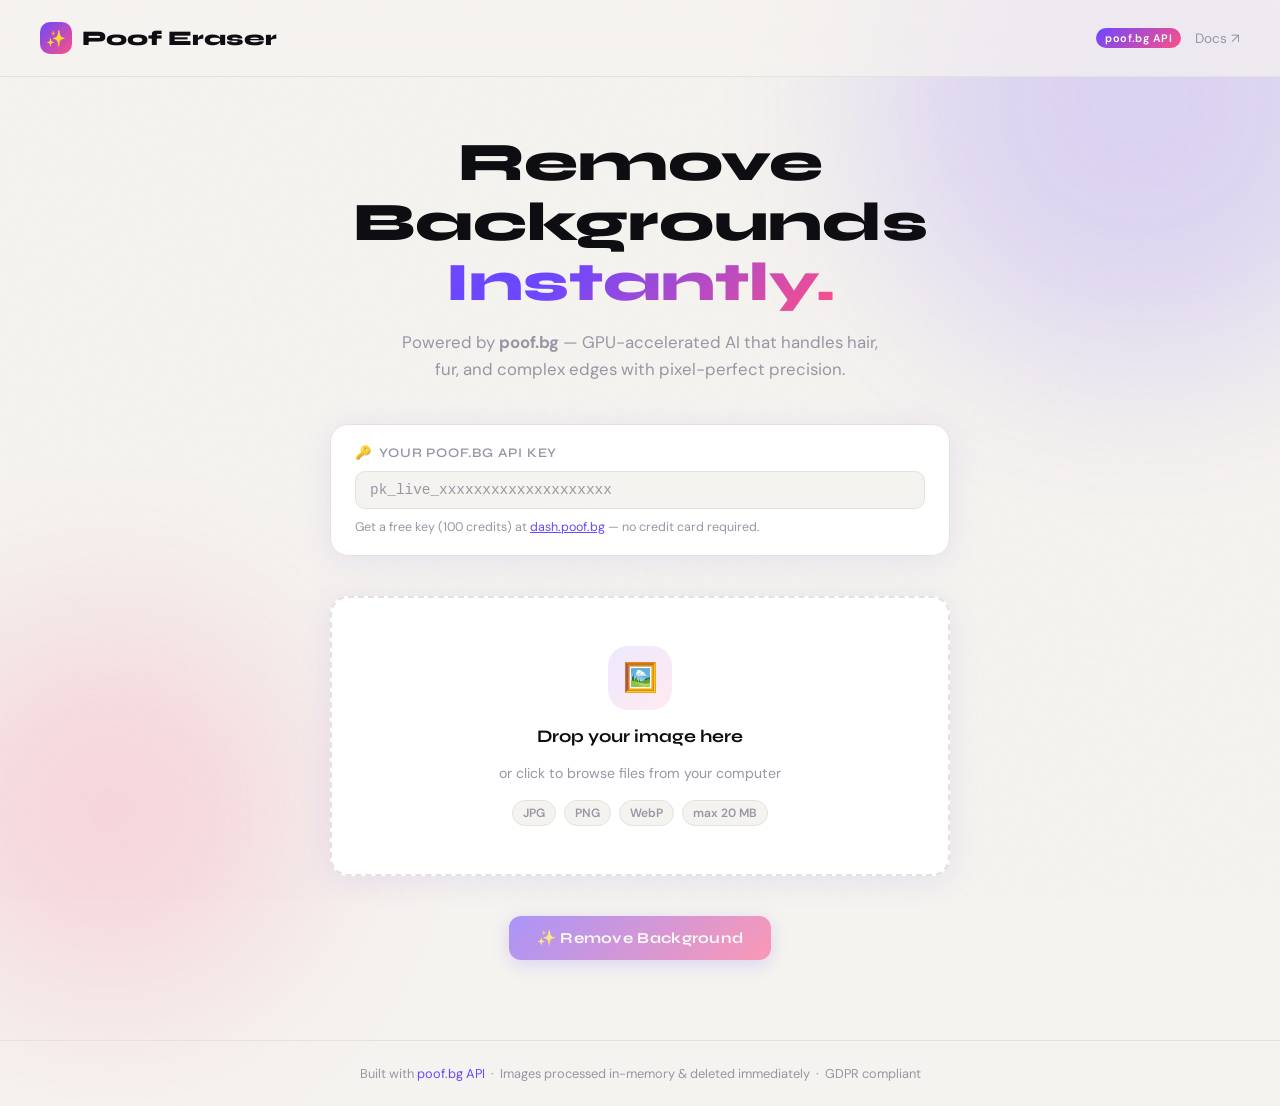
==== bg-remover-v2.html @ c211507f "Files Added" ====
<!DOCTYPE html>
<html lang="en">
<head>
<meta charset="UTF-8" />
<meta name="viewport" content="width=device-width, initial-scale=1.0" />
<title>Poof — Background Remover</title>
<link href="https://fonts.googleapis.com/css2?family=Syne:wght@400;600;700;800&family=DM+Sans:wght@300;400;500&display=swap" rel="stylesheet" />
<style>
  *, *::before, *::after { box-sizing: border-box; margin: 0; padding: 0; }

  :root {
    --ink: #0d0d12;
    --surface: #f5f3ef;
    --card: #ffffff;
    --accent: #6c47ff;
    --accent2: #ff4f87;
    --muted: #9896a4;
    --border: #e4e2de;
    --success: #22c55e;
    --error: #ef4444;
    --radius: 18px;
    --shadow: 0 4px 32px rgba(108,71,255,.10);
  }

  body {
    font-family: 'DM Sans', sans-serif;
    background: var(--surface);
    color: var(--ink);
    min-height: 100vh;
    display: flex;
    flex-direction: column;
    overflow-x: hidden;
  }

  /* ── NOISE OVERLAY ── */
  body::before {
    content: '';
    position: fixed;
    inset: 0;
    background-image: url("data:image/svg+xml,%3Csvg viewBox='0 0 200 200' xmlns='http://www.w3.org/2000/svg'%3E%3Cfilter id='n'%3E%3CfeTurbulence type='fractalNoise' baseFrequency='0.85' numOctaves='4' stitchTiles='stitch'/%3E%3C/filter%3E%3Crect width='100%25' height='100%25' filter='url(%23n)' opacity='1'/%3E%3C/svg%3E");
    opacity: 0.025;
    pointer-events: none;
    z-index: 0;
  }

  /* ── BLOBS ── */
  .blob {
    position: fixed;
    border-radius: 50%;
    filter: blur(90px);
    opacity: 0.18;
    pointer-events: none;
    z-index: 0;
  }
  .blob-1 { width: 520px; height: 520px; background: var(--accent); top: -160px; right: -120px; }
  .blob-2 { width: 380px; height: 380px; background: var(--accent2); bottom: -100px; left: -80px; }

  /* ── HEADER ── */
  header {
    position: relative;
    z-index: 10;
    display: flex;
    align-items: center;
    justify-content: space-between;
    padding: 22px 40px;
    border-bottom: 1px solid var(--border);
    background: rgba(245,243,239,.7);
    backdrop-filter: blur(12px);
  }
  .logo {
    display: flex;
    align-items: center;
    gap: 10px;
    font-family: 'Syne', sans-serif;
    font-weight: 800;
    font-size: 1.3rem;
    color: var(--ink);
    text-decoration: none;
  }
  .logo-icon {
    width: 32px; height: 32px;
    background: linear-gradient(135deg, var(--accent), var(--accent2));
    border-radius: 10px;
    display: flex; align-items: center; justify-content: center;
    color: white;
    font-size: 16px;
  }
  .badge {
    font-size: 0.68rem;
    font-weight: 600;
    padding: 3px 9px;
    border-radius: 20px;
    background: linear-gradient(135deg, var(--accent), var(--accent2));
    color: white;
    letter-spacing: .04em;
  }
  .header-link {
    font-size: 0.85rem;
    color: var(--muted);
    text-decoration: none;
    transition: color .2s;
  }
  .header-link:hover { color: var(--accent); }

  /* ── MAIN ── */
  main {
    position: relative;
    z-index: 1;
    flex: 1;
    display: flex;
    flex-direction: column;
    align-items: center;
    padding: 56px 20px 80px;
    gap: 40px;
  }

  /* ── HERO ── */
  .hero { text-align: center; max-width: 600px; }
  .hero h1 {
    font-family: 'Syne', sans-serif;
    font-size: clamp(2.2rem, 5vw, 3.4rem);
    font-weight: 800;
    line-height: 1.1;
    color: var(--ink);
    margin-bottom: 16px;
  }
  .hero h1 span {
    background: linear-gradient(135deg, var(--accent) 30%, var(--accent2));
    -webkit-background-clip: text;
    -webkit-text-fill-color: transparent;
    background-clip: text;
  }
  .hero p {
    font-size: 1.05rem;
    color: var(--muted);
    line-height: 1.65;
  }

  /* ── API KEY BAR ── */
  .api-bar {
    width: 100%;
    max-width: 620px;
    background: var(--card);
    border: 1px solid var(--border);
    border-radius: var(--radius);
    padding: 20px 24px;
    display: flex;
    flex-direction: column;
    gap: 10px;
    box-shadow: var(--shadow);
  }
  .api-bar label {
    font-family: 'Syne', sans-serif;
    font-weight: 600;
    font-size: 0.82rem;
    letter-spacing: .06em;
    text-transform: uppercase;
    color: var(--muted);
  }
  .api-bar .input-row {
    display: flex; gap: 10px;
  }
  .api-bar input {
    flex: 1;
    border: 1.5px solid var(--border);
    border-radius: 10px;
    padding: 10px 14px;
    font-family: 'DM Mono', 'Courier New', monospace;
    font-size: 0.9rem;
    color: var(--ink);
    background: var(--surface);
    outline: none;
    transition: border-color .2s;
  }
  .api-bar input:focus { border-color: var(--accent); }
  .api-bar input::placeholder { color: var(--muted); }

  /* ── UPLOAD CARD ── */
  .upload-card {
    width: 100%;
    max-width: 620px;
    background: var(--card);
    border: 2px dashed var(--border);
    border-radius: var(--radius);
    padding: 48px 32px;
    display: flex;
    flex-direction: column;
    align-items: center;
    gap: 16px;
    cursor: pointer;
    transition: border-color .25s, transform .2s, box-shadow .2s;
    box-shadow: var(--shadow);
    text-align: center;
  }
  .upload-card:hover, .upload-card.drag-over {
    border-color: var(--accent);
    transform: translateY(-3px);
    box-shadow: 0 8px 40px rgba(108,71,255,.16);
  }
  .upload-icon {
    width: 64px; height: 64px;
    background: linear-gradient(135deg, rgba(108,71,255,.12), rgba(255,79,135,.12));
    border-radius: 20px;
    display: flex; align-items: center; justify-content: center;
    font-size: 28px;
  }
  .upload-card h3 {
    font-family: 'Syne', sans-serif;
    font-weight: 700;
    font-size: 1.1rem;
    color: var(--ink);
  }
  .upload-card p {
    font-size: 0.88rem;
    color: var(--muted);
    line-height: 1.5;
  }
  .upload-card .formats {
    display: flex; gap: 8px; flex-wrap: wrap; justify-content: center;
  }
  .format-chip {
    font-size: 0.75rem;
    font-weight: 600;
    padding: 4px 10px;
    border-radius: 20px;
    background: var(--surface);
    color: var(--muted);
    border: 1px solid var(--border);
  }
  #file-input { display: none; }

  /* ── PROCESS BUTTON ── */
  .btn-primary {
    display: inline-flex;
    align-items: center;
    gap: 8px;
    background: linear-gradient(135deg, var(--accent), var(--accent2));
    color: white;
    font-family: 'Syne', sans-serif;
    font-weight: 700;
    font-size: 0.95rem;
    padding: 13px 28px;
    border: none;
    border-radius: 12px;
    cursor: pointer;
    transition: opacity .2s, transform .15s, box-shadow .2s;
    box-shadow: 0 4px 18px rgba(108,71,255,.35);
    letter-spacing: .02em;
  }
  .btn-primary:hover:not(:disabled) {
    opacity: 0.92;
    transform: translateY(-2px);
    box-shadow: 0 8px 28px rgba(108,71,255,.45);
  }
  .btn-primary:disabled {
    opacity: 0.55; cursor: not-allowed; transform: none;
  }
  .btn-secondary {
    display: inline-flex;
    align-items: center;
    gap: 8px;
    background: var(--surface);
    color: var(--ink);
    font-family: 'Syne', sans-serif;
    font-weight: 600;
    font-size: 0.88rem;
    padding: 11px 22px;
    border: 1.5px solid var(--border);
    border-radius: 12px;
    cursor: pointer;
    transition: border-color .2s, background .2s;
    text-decoration: none;
  }
  .btn-secondary:hover { border-color: var(--accent); background: white; }

  /* ── PREVIEW GRID ── */
  .preview-section {
    width: 100%;
    max-width: 860px;
    display: none;
    flex-direction: column;
    gap: 24px;
    animation: fadeUp .4s ease forwards;
  }
  .preview-section.visible { display: flex; }
  @keyframes fadeUp {
    from { opacity: 0; transform: translateY(20px); }
    to   { opacity: 1; transform: translateY(0); }
  }
  .preview-section h2 {
    font-family: 'Syne', sans-serif;
    font-weight: 700;
    font-size: 1.15rem;
    color: var(--ink);
    text-align: center;
  }
  .preview-grid {
    display: grid;
    grid-template-columns: 1fr 1fr;
    gap: 18px;
  }
  @media (max-width: 580px) { .preview-grid { grid-template-columns: 1fr; } }

  .preview-pane {
    background: var(--card);
    border: 1px solid var(--border);
    border-radius: var(--radius);
    overflow: hidden;
    box-shadow: var(--shadow);
  }
  .preview-pane .pane-header {
    display: flex;
    align-items: center;
    justify-content: space-between;
    padding: 14px 18px;
    border-bottom: 1px solid var(--border);
    font-family: 'Syne', sans-serif;
    font-weight: 600;
    font-size: 0.82rem;
    letter-spacing: .05em;
    text-transform: uppercase;
    color: var(--muted);
  }
  .dot { width: 8px; height: 8px; border-radius: 50%; background: var(--border); }
  .dot.green { background: var(--success); }
  .preview-img-wrap {
    width: 100%;
    aspect-ratio: 4/3;
    display: flex;
    align-items: center;
    justify-content: center;
    overflow: hidden;
    background: repeating-conic-gradient(#e8e8e8 0% 25%, #f5f5f5 0% 50%) 0 0 / 16px 16px;
  }
  .preview-img-wrap.solid { background: var(--surface); }
  .preview-img-wrap img {
    max-width: 100%; max-height: 100%;
    object-fit: contain;
    display: block;
  }

  /* ── STATUS ── */
  .status-bar {
    display: none;
    align-items: center;
    gap: 12px;
    padding: 14px 20px;
    border-radius: 12px;
    font-size: 0.9rem;
    font-weight: 500;
    max-width: 620px;
    width: 100%;
    animation: fadeUp .3s ease;
  }
  .status-bar.info    { background: rgba(108,71,255,.09); color: var(--accent); border: 1px solid rgba(108,71,255,.2); }
  .status-bar.success { background: rgba(34,197,94,.09); color: #16a34a; border: 1px solid rgba(34,197,94,.2); }
  .status-bar.error   { background: rgba(239,68,68,.09); color: var(--error); border: 1px solid rgba(239,68,68,.2); }
  .status-bar.show    { display: flex; }

  /* ── SPINNER ── */
  .spinner {
    width: 18px; height: 18px;
    border: 2.5px solid currentColor;
    border-top-color: transparent;
    border-radius: 50%;
    animation: spin .75s linear infinite;
    flex-shrink: 0;
  }
  @keyframes spin { to { transform: rotate(360deg); } }

  /* ── ACTIONS ── */
  .result-actions {
    display: flex;
    gap: 12px;
    justify-content: center;
    flex-wrap: wrap;
  }

  /* ── FOOTER ── */
  footer {
    position: relative;
    z-index: 1;
    text-align: center;
    padding: 24px 20px;
    border-top: 1px solid var(--border);
    font-size: 0.8rem;
    color: var(--muted);
  }
  footer a { color: var(--accent); text-decoration: none; }
</style>
</head>
<body>

<div class="blob blob-1"></div>
<div class="blob blob-2"></div>

<header>
  <a class="logo" href="#">
    <div class="logo-icon">✨</div>
    Poof Eraser
  </a>
  <div style="display:flex;align-items:center;gap:14px">
    <span class="badge">poof.bg API</span>
    <a class="header-link" href="https://docs.poof.bg" target="_blank">Docs ↗</a>
  </div>
</header>

<main>
  <!-- HERO -->
  <div class="hero">
    <h1>Remove Backgrounds<br><span>Instantly.</span></h1>
    <p>Powered by <strong>poof.bg</strong> — GPU-accelerated AI that handles hair,<br>fur, and complex edges with pixel-perfect precision.</p>
  </div>

  <!-- API KEY -->
  <div class="api-bar">
    <label>🔑 &nbsp;Your poof.bg API Key</label>
    <div class="input-row">
      <input type="password" id="api-key" placeholder="pk_live_xxxxxxxxxxxxxxxxxxxx" autocomplete="off" />
    </div>
    <p style="font-size:.78rem;color:var(--muted)">Get a free key (100 credits) at <a href="https://dash.poof.bg/auth/sign-up" target="_blank" style="color:var(--accent)">dash.poof.bg</a> — no credit card required.</p>
  </div>

  <!-- UPLOAD -->
  <div class="upload-card" id="drop-zone">
    <div class="upload-icon">🖼️</div>
    <h3>Drop your image here</h3>
    <p>or click to browse files from your computer</p>
    <div class="formats">
      <span class="format-chip">JPG</span>
      <span class="format-chip">PNG</span>
      <span class="format-chip">WebP</span>
      <span class="format-chip">max 20 MB</span>
    </div>
    <input type="file" id="file-input" accept="image/jpeg,image/png,image/webp" />
  </div>

  <!-- STATUS -->
  <div class="status-bar" id="status-bar">
    <div class="spinner" id="status-spinner" style="display:none"></div>
    <span id="status-text"></span>
  </div>

  <!-- REMOVE BUTTON -->
  <button class="btn-primary" id="remove-btn" disabled>
    ✨ Remove Background
  </button>

  <!-- PREVIEW SECTION -->
  <div class="preview-section" id="preview-section">
    <h2>Before &amp; After</h2>
    <div class="preview-grid">
      <div class="preview-pane">
        <div class="pane-header">
          <span>Original</span>
          <div class="dot green"></div>
        </div>
        <div class="preview-img-wrap solid">
          <img id="original-img" src="" alt="Original" />
        </div>
      </div>
      <div class="preview-pane">
        <div class="pane-header">
          <span>Background Removed</span>
          <div class="dot" id="result-dot"></div>
        </div>
        <div class="preview-img-wrap" id="result-wrap">
          <img id="result-img" src="" alt="Result" style="display:none" />
          <span id="result-placeholder" style="color:var(--muted);font-size:.88rem">Result will appear here</span>
        </div>
      </div>
    </div>

    <div class="result-actions" id="result-actions" style="display:none">
      <a id="download-btn" class="btn-primary" download="background-removed.png">
        ⬇️ Download PNG
      </a>
      <button class="btn-secondary" id="reset-btn">↩ Try Another Image</button>
    </div>
  </div>
</main>

<footer>
  Built with <a href="https://poof.bg" target="_blank">poof.bg API</a> &nbsp;·&nbsp;
  Images processed in-memory &amp; deleted immediately &nbsp;·&nbsp;
  GDPR compliant
</footer>

<script>
  const dropZone   = document.getElementById('drop-zone');
  const fileInput  = document.getElementById('file-input');
  const removeBtn  = document.getElementById('remove-btn');
  const statusBar  = document.getElementById('status-bar');
  const statusText = document.getElementById('status-text');
  const spinner    = document.getElementById('status-spinner');
  const previewSec = document.getElementById('preview-section');
  const origImg    = document.getElementById('original-img');
  const resultImg  = document.getElementById('result-img');
  const resultDot  = document.getElementById('result-dot');
  const resultWrap = document.getElementById('result-wrap');
  const placeholder= document.getElementById('result-placeholder');
  const resultActs = document.getElementById('result-actions');
  const downloadBtn= document.getElementById('download-btn');
  const resetBtn   = document.getElementById('reset-btn');
  const apiKeyInp  = document.getElementById('api-key');

  let selectedFile = null;

  /* ── drop zone ── */
  dropZone.addEventListener('click', () => fileInput.click());
  dropZone.addEventListener('dragover', e => { e.preventDefault(); dropZone.classList.add('drag-over'); });
  dropZone.addEventListener('dragleave', () => dropZone.classList.remove('drag-over'));
  dropZone.addEventListener('drop', e => {
    e.preventDefault();
    dropZone.classList.remove('drag-over');
    const file = e.dataTransfer.files[0];
    if (file) handleFile(file);
  });
  fileInput.addEventListener('change', () => {
    if (fileInput.files[0]) handleFile(fileInput.files[0]);
  });

  function handleFile(file) {
    if (!file.type.startsWith('image/')) return showStatus('Please select a JPG, PNG, or WebP image.', 'error');
    if (file.size > 20 * 1024 * 1024) return showStatus('File size exceeds 20 MB limit.', 'error');
    selectedFile = file;
    const url = URL.createObjectURL(file);
    origImg.src = url;
    previewSec.classList.add('visible');
    resultImg.style.display = 'none';
    placeholder.style.display = '';
    resultDot.classList.remove('green');
    resultActs.style.display = 'none';
    removeBtn.disabled = false;
    showStatus(`"${file.name}" loaded — click Remove Background to process.`, 'info');
  }

  /* ── remove ── */
  removeBtn.addEventListener('click', async () => {
    const apiKey = apiKeyInp.value.trim();
    if (!apiKey) return showStatus('Please enter your poof.bg API key first.', 'error');
    if (!selectedFile) return showStatus('Please select an image first.', 'error');

    removeBtn.disabled = true;
    showStatus('Processing your image…', 'info', true);

    try {
      const formData = new FormData();
      formData.append('image_file', selectedFile);
      formData.append('format', 'png');
      formData.append('size', 'full');
      formData.append('channels', 'rgba');

      let response;
      try {
        response = await fetch('https://api.poof.bg/v1/remove', {
          method: 'POST',
          headers: { 'x-api-key': apiKey },
          body: formData
        });
      } catch (networkErr) {
        // Likely a CORS or network failure
        throw new Error('Network error: Could not reach api.poof.bg. This may be a CORS restriction — try running the app from a local server or backend proxy. Details: ' + networkErr.message);
      }

      if (!response.ok) {
        let errMsg = `API error ${response.status}`;
        try {
          const rawText = await response.text();
          try {
            const errData = JSON.parse(rawText);
            // Handle nested: { error: { message } } or flat: { message } or { error }
            if (errData.error && typeof errData.error === 'object') {
              errMsg = errData.error.message || errData.error.code || JSON.stringify(errData.error);
            } else if (typeof errData.error === 'string') {
              errMsg = errData.error;
            } else if (errData.message) {
              errMsg = errData.message;
            } else {
              errMsg = rawText.slice(0, 200);
            }
          } catch (_) {
            errMsg = rawText.slice(0, 200) || errMsg;
          }
        } catch (_) {}
        // Map common HTTP codes to helpful messages
        if (response.status === 401 || response.status === 403) errMsg = 'Invalid or unauthorized API key. Check your key at dash.poof.bg.';
        if (response.status === 402) errMsg = 'No credits remaining. Top up at dash.poof.bg.';
        if (response.status === 429) errMsg = 'Rate limit reached. Please wait a moment and try again.';
        throw new Error(errMsg);
      }

      const contentType = response.headers.get('content-type') || '';
      // If the API returned JSON instead of an image, something went wrong
      if (contentType.includes('application/json')) {
        const errData = await response.json();
        const msg = errData.message || errData.error || 'Unexpected JSON response from API.';
        throw new Error(typeof msg === 'object' ? JSON.stringify(msg) : msg);
      }

      const blob = await response.blob();
      const resultUrl = URL.createObjectURL(blob);
      resultImg.src = resultUrl;
      resultImg.style.display = '';
      placeholder.style.display = 'none';
      resultDot.classList.add('green');
      downloadBtn.href = resultUrl;
      resultActs.style.display = 'flex';
      showStatus('Background removed successfully! Download your image below.', 'success');
    } catch (err) {
      showStatus(err.message, 'error');
    } finally {
      removeBtn.disabled = false;
    }
  });

  /* ── reset ── */
  resetBtn.addEventListener('click', () => {
    selectedFile = null;
    fileInput.value = '';
    origImg.src = '';
    resultImg.src = '';
    resultImg.style.display = 'none';
    placeholder.style.display = '';
    resultDot.classList.remove('green');
    resultActs.style.display = 'none';
    previewSec.classList.remove('visible');
    removeBtn.disabled = true;
    statusBar.className = 'status-bar';
  });

  /* ── status ── */
  function showStatus(msg, type = 'info', loading = false) {
    statusText.textContent = msg;
    spinner.style.display = loading ? '' : 'none';
    statusBar.className = `status-bar show ${type}`;
  }
</script>
</body>
</html>
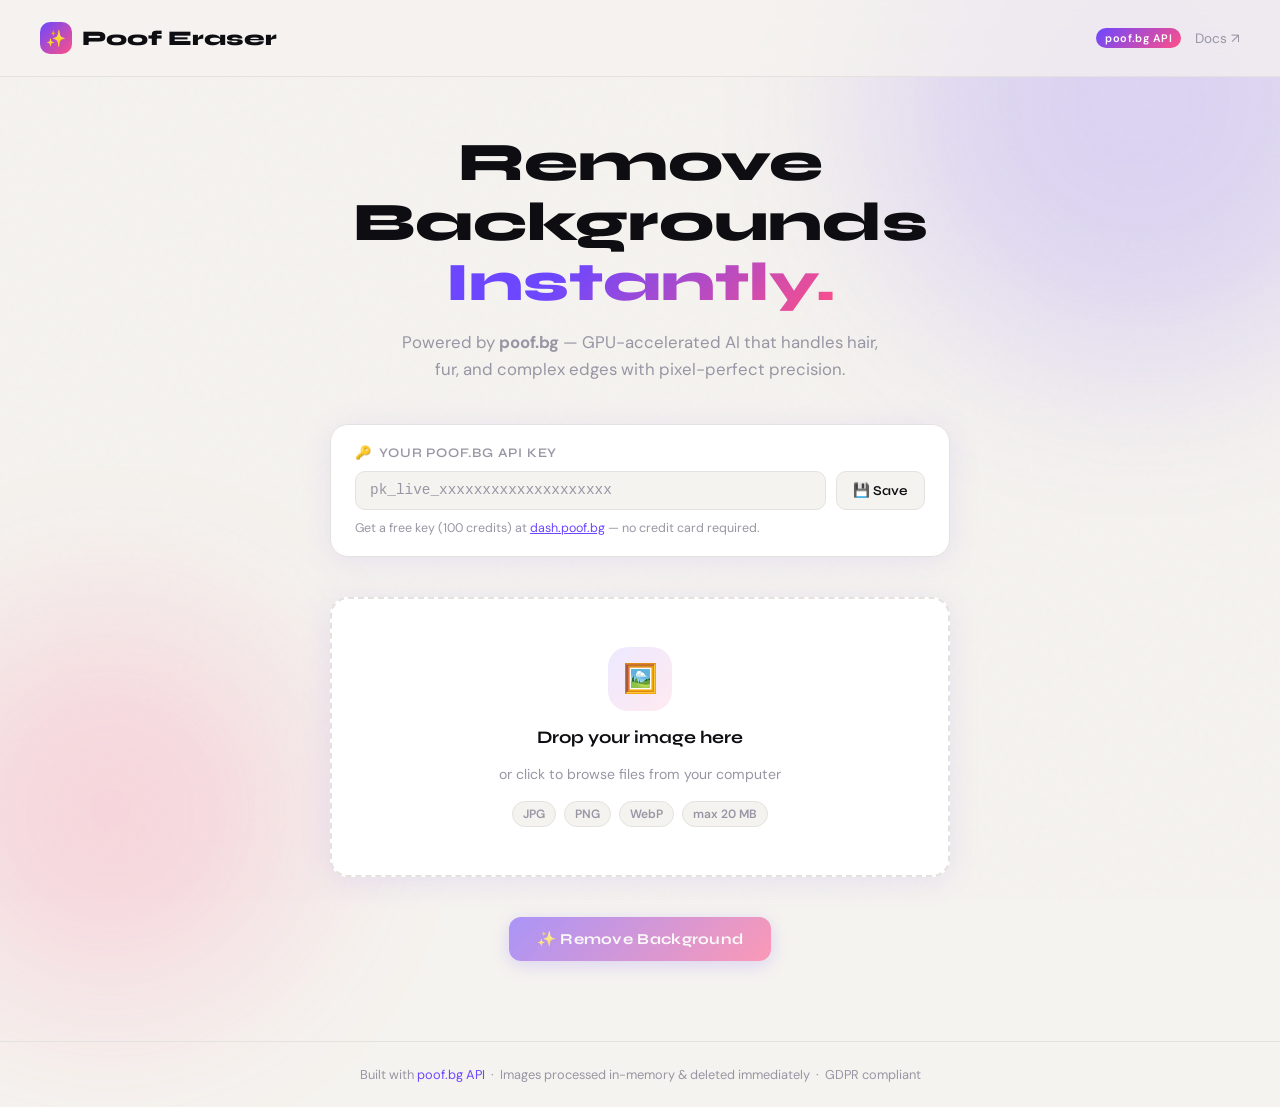
==== commit 14986226: "File changed" ====
--- a/bg-remover-v2.html
+++ b/bg-remover-v2.html
@@ -174,6 +174,24 @@
   }
   .api-bar input:focus { border-color: var(--accent); }
   .api-bar input::placeholder { color: var(--muted); }
+  .btn-save-key {
+    display: inline-flex;
+    align-items: center;
+    gap: 6px;
+    background: var(--surface);
+    color: var(--ink);
+    font-family: 'Syne', sans-serif;
+    font-weight: 600;
+    font-size: 0.85rem;
+    padding: 10px 16px;
+    border: 1.5px solid var(--border);
+    border-radius: 10px;
+    cursor: pointer;
+    white-space: nowrap;
+    transition: border-color .2s, background .2s, color .2s;
+  }
+  .btn-save-key:hover { border-color: var(--accent); color: var(--accent); background: rgba(108,71,255,.06); }
+  .btn-save-key.saved { border-color: var(--success); color: var(--success); background: rgba(34,197,94,.06); }
 
   /* ── UPLOAD CARD ── */
   .upload-card {
@@ -395,7 +413,7 @@
 <div class="blob blob-2"></div>
 
 <header>
-  <a class="logo" href="#">
+  <a class="logo" href="index.html">
     <div class="logo-icon">✨</div>
     Poof Eraser
   </a>
@@ -417,7 +435,9 @@
     <label>🔑 &nbsp;Your poof.bg API Key</label>
     <div class="input-row">
       <input type="password" id="api-key" placeholder="pk_live_xxxxxxxxxxxxxxxxxxxx" autocomplete="off" />
+      <button class="btn-save-key" id="save-key-btn" title="Save key to browser storage">💾 Save</button>
     </div>
+    <p id="key-save-msg" style="font-size:.78rem;display:none"></p>
     <p style="font-size:.78rem;color:var(--muted)">Get a free key (100 credits) at <a href="https://dash.poof.bg/auth/sign-up" target="_blank" style="color:var(--accent)">dash.poof.bg</a> — no credit card required.</p>
   </div>
 
@@ -503,6 +523,39 @@
   const downloadBtn= document.getElementById('download-btn');
   const resetBtn   = document.getElementById('reset-btn');
   const apiKeyInp  = document.getElementById('api-key');
+  const saveKeyBtn = document.getElementById('save-key-btn');
+  const keySaveMsg = document.getElementById('key-save-msg');
+
+  /* ── load saved key on startup ── */
+  const savedKey = localStorage.getItem('poof_api_key');
+  if (savedKey) {
+    apiKeyInp.value = savedKey;
+    showKeyMsg('✅ Saved key loaded', 'var(--success)');
+  }
+
+  /* ── save key button ── */
+  saveKeyBtn.addEventListener('click', () => {
+    const key = apiKeyInp.value.trim();
+    if (!key) {
+      localStorage.removeItem('poof_api_key');
+      saveKeyBtn.classList.remove('saved');
+      showKeyMsg('🗑️ Saved key cleared', 'var(--muted)');
+      return;
+    }
+    localStorage.setItem('poof_api_key', key);
+    saveKeyBtn.textContent = '✅ Saved';
+    saveKeyBtn.classList.add('saved');
+    showKeyMsg('✅ Key saved to this browser', 'var(--success)');
+    setTimeout(() => { saveKeyBtn.textContent = '💾 Save'; saveKeyBtn.classList.remove('saved'); }, 2000);
+  });
+
+  function showKeyMsg(text, color) {
+    keySaveMsg.textContent = text;
+    keySaveMsg.style.color = color;
+    keySaveMsg.style.display = '';
+    clearTimeout(keySaveMsg._t);
+    keySaveMsg._t = setTimeout(() => keySaveMsg.style.display = 'none', 3000);
+  }
 
   let selectedFile = null;
 
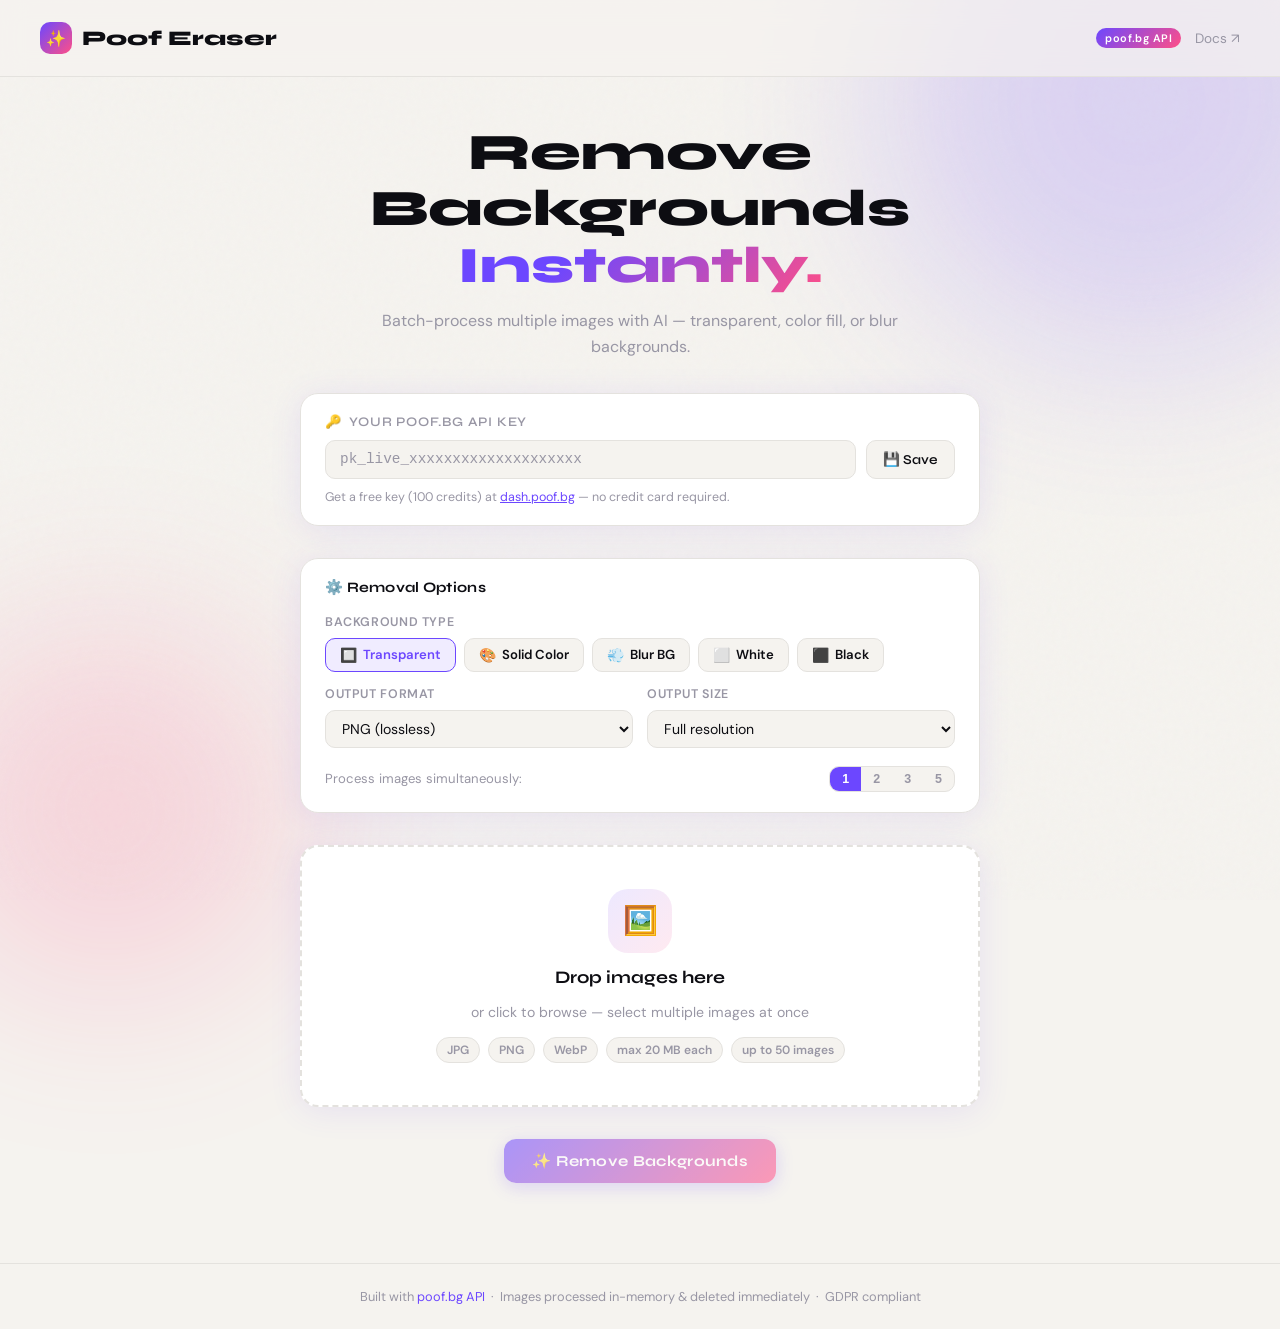
==== commit ff71c9f7: "Feat: Edited" ====
--- a/bg-remover-v2.html
+++ b/bg-remover-v2.html
@@ -32,7 +32,6 @@
     overflow-x: hidden;
   }
 
-  /* ── NOISE OVERLAY ── */
   body::before {
     content: '';
     position: fixed;
@@ -43,19 +42,10 @@
     z-index: 0;
   }
 
-  /* ── BLOBS ── */
-  .blob {
-    position: fixed;
-    border-radius: 50%;
-    filter: blur(90px);
-    opacity: 0.18;
-    pointer-events: none;
-    z-index: 0;
-  }
+  .blob { position: fixed; border-radius: 50%; filter: blur(90px); opacity: 0.18; pointer-events: none; z-index: 0; }
   .blob-1 { width: 520px; height: 520px; background: var(--accent); top: -160px; right: -120px; }
   .blob-2 { width: 380px; height: 380px; background: var(--accent2); bottom: -100px; left: -80px; }
 
-  /* ── HEADER ── */
   header {
     position: relative;
     z-index: 10;
@@ -68,343 +58,435 @@
     backdrop-filter: blur(12px);
   }
   .logo {
-    display: flex;
-    align-items: center;
-    gap: 10px;
-    font-family: 'Syne', sans-serif;
-    font-weight: 800;
-    font-size: 1.3rem;
-    color: var(--ink);
-    text-decoration: none;
+    display: flex; align-items: center; gap: 10px;
+    font-family: 'Syne', sans-serif; font-weight: 800; font-size: 1.3rem;
+    color: var(--ink); text-decoration: none;
   }
   .logo-icon {
     width: 32px; height: 32px;
     background: linear-gradient(135deg, var(--accent), var(--accent2));
-    border-radius: 10px;
-    display: flex; align-items: center; justify-content: center;
-    color: white;
-    font-size: 16px;
+    border-radius: 10px; display: flex; align-items: center; justify-content: center;
+    color: white; font-size: 16px;
   }
   .badge {
-    font-size: 0.68rem;
-    font-weight: 600;
-    padding: 3px 9px;
-    border-radius: 20px;
+    font-size: 0.68rem; font-weight: 600; padding: 3px 9px; border-radius: 20px;
     background: linear-gradient(135deg, var(--accent), var(--accent2));
-    color: white;
-    letter-spacing: .04em;
-  }
-  .header-link {
-    font-size: 0.85rem;
-    color: var(--muted);
-    text-decoration: none;
-    transition: color .2s;
-  }
+    color: white; letter-spacing: .04em;
+  }
+  .header-link { font-size: 0.85rem; color: var(--muted); text-decoration: none; transition: color .2s; }
   .header-link:hover { color: var(--accent); }
 
-  /* ── MAIN ── */
   main {
-    position: relative;
-    z-index: 1;
-    flex: 1;
-    display: flex;
-    flex-direction: column;
-    align-items: center;
-    padding: 56px 20px 80px;
-    gap: 40px;
-  }
-
-  /* ── HERO ── */
+    position: relative; z-index: 1; flex: 1;
+    display: flex; flex-direction: column; align-items: center;
+    padding: 48px 20px 80px; gap: 32px;
+  }
+
   .hero { text-align: center; max-width: 600px; }
   .hero h1 {
     font-family: 'Syne', sans-serif;
-    font-size: clamp(2.2rem, 5vw, 3.4rem);
-    font-weight: 800;
-    line-height: 1.1;
-    color: var(--ink);
-    margin-bottom: 16px;
+    font-size: clamp(2rem, 5vw, 3.2rem);
+    font-weight: 800; line-height: 1.1; color: var(--ink); margin-bottom: 14px;
   }
   .hero h1 span {
     background: linear-gradient(135deg, var(--accent) 30%, var(--accent2));
-    -webkit-background-clip: text;
-    -webkit-text-fill-color: transparent;
-    background-clip: text;
-  }
-  .hero p {
-    font-size: 1.05rem;
-    color: var(--muted);
-    line-height: 1.65;
-  }
-
-  /* ── API KEY BAR ── */
+    -webkit-background-clip: text; -webkit-text-fill-color: transparent; background-clip: text;
+  }
+  .hero p { font-size: 1rem; color: var(--muted); line-height: 1.65; }
+
+  /* ── API KEY ── */
   .api-bar {
-    width: 100%;
-    max-width: 620px;
-    background: var(--card);
-    border: 1px solid var(--border);
-    border-radius: var(--radius);
-    padding: 20px 24px;
-    display: flex;
-    flex-direction: column;
-    gap: 10px;
-    box-shadow: var(--shadow);
+    width: 100%; max-width: 680px;
+    background: var(--card); border: 1px solid var(--border);
+    border-radius: var(--radius); padding: 20px 24px;
+    display: flex; flex-direction: column; gap: 10px; box-shadow: var(--shadow);
   }
   .api-bar label {
-    font-family: 'Syne', sans-serif;
-    font-weight: 600;
-    font-size: 0.82rem;
-    letter-spacing: .06em;
-    text-transform: uppercase;
-    color: var(--muted);
-  }
-  .api-bar .input-row {
-    display: flex; gap: 10px;
-  }
+    font-family: 'Syne', sans-serif; font-weight: 600; font-size: 0.82rem;
+    letter-spacing: .06em; text-transform: uppercase; color: var(--muted);
+  }
+  .api-bar .input-row { display: flex; gap: 10px; }
   .api-bar input {
-    flex: 1;
-    border: 1.5px solid var(--border);
-    border-radius: 10px;
-    padding: 10px 14px;
-    font-family: 'DM Mono', 'Courier New', monospace;
-    font-size: 0.9rem;
-    color: var(--ink);
-    background: var(--surface);
-    outline: none;
-    transition: border-color .2s;
+    flex: 1; border: 1.5px solid var(--border); border-radius: 10px;
+    padding: 10px 14px; font-family: 'DM Mono','Courier New',monospace;
+    font-size: 0.9rem; color: var(--ink); background: var(--surface);
+    outline: none; transition: border-color .2s;
   }
   .api-bar input:focus { border-color: var(--accent); }
   .api-bar input::placeholder { color: var(--muted); }
   .btn-save-key {
-    display: inline-flex;
-    align-items: center;
-    gap: 6px;
-    background: var(--surface);
-    color: var(--ink);
-    font-family: 'Syne', sans-serif;
-    font-weight: 600;
-    font-size: 0.85rem;
-    padding: 10px 16px;
-    border: 1.5px solid var(--border);
-    border-radius: 10px;
-    cursor: pointer;
-    white-space: nowrap;
-    transition: border-color .2s, background .2s, color .2s;
+    display: inline-flex; align-items: center; gap: 6px;
+    background: var(--surface); color: var(--ink); font-family: 'Syne', sans-serif;
+    font-weight: 600; font-size: 0.85rem; padding: 10px 16px;
+    border: 1.5px solid var(--border); border-radius: 10px; cursor: pointer;
+    white-space: nowrap; transition: border-color .2s, background .2s, color .2s;
   }
   .btn-save-key:hover { border-color: var(--accent); color: var(--accent); background: rgba(108,71,255,.06); }
   .btn-save-key.saved { border-color: var(--success); color: var(--success); background: rgba(34,197,94,.06); }
 
-  /* ── UPLOAD CARD ── */
+  /* ── OPTIONS PANEL ── */
+  .options-panel {
+    width: 100%; max-width: 680px;
+    background: var(--card); border: 1px solid var(--border);
+    border-radius: var(--radius); padding: 20px 24px;
+    display: flex; flex-direction: column; gap: 18px; box-shadow: var(--shadow);
+  }
+  .options-panel h3 {
+    font-family: 'Syne', sans-serif; font-weight: 700; font-size: 0.9rem;
+    color: var(--ink); letter-spacing: .02em;
+  }
+  .options-grid {
+    display: grid; grid-template-columns: 1fr 1fr; gap: 14px;
+  }
+  @media (max-width: 520px) { .options-grid { grid-template-columns: 1fr; } }
+
+  .option-group { display: flex; flex-direction: column; gap: 8px; }
+  .option-group label {
+    font-size: 0.78rem; font-weight: 600; letter-spacing: .05em;
+    text-transform: uppercase; color: var(--muted);
+  }
+
+  /* BG Type Chips */
+  .bg-type-row { display: flex; gap: 8px; flex-wrap: wrap; }
+  .bg-chip {
+    display: flex; align-items: center; gap: 6px;
+    padding: 7px 14px; border-radius: 10px; border: 1.5px solid var(--border);
+    background: var(--surface); font-size: 0.82rem; font-weight: 600;
+    cursor: pointer; transition: all .2s; color: var(--ink); user-select: none;
+  }
+  .bg-chip:hover { border-color: var(--accent); background: rgba(108,71,255,.05); }
+  .bg-chip.active {
+    border-color: var(--accent); background: rgba(108,71,255,.1); color: var(--accent);
+  }
+  .chip-icon { font-size: 14px; }
+
+  /* Color picker row */
+  .color-row {
+    display: flex; align-items: center; gap: 10px; flex-wrap: wrap;
+  }
+  .color-swatch {
+    width: 28px; height: 28px; border-radius: 8px; cursor: pointer;
+    border: 2px solid transparent; transition: transform .15s, border-color .15s;
+    flex-shrink: 0;
+  }
+  .color-swatch:hover { transform: scale(1.15); }
+  .color-swatch.active { border-color: var(--accent); transform: scale(1.15); }
+  .color-swatch.custom {
+    background: conic-gradient(red, yellow, lime, cyan, blue, magenta, red);
+    position: relative;
+  }
+  input[type="color"]#custom-color {
+    position: absolute; opacity: 0; width: 28px; height: 28px;
+    border: none; padding: 0; cursor: pointer;
+  }
+  .custom-color-wrap { position: relative; width: 28px; height: 28px; }
+
+  /* Quality / Format row */
+  .select-styled {
+    border: 1.5px solid var(--border); border-radius: 10px;
+    padding: 8px 12px; font-family: 'DM Sans', sans-serif;
+    font-size: 0.88rem; color: var(--ink); background: var(--surface);
+    outline: none; cursor: pointer; transition: border-color .2s; width: 100%;
+  }
+  .select-styled:focus { border-color: var(--accent); }
+
+  /* Blur slider */
+  .slider-wrap { display: flex; align-items: center; gap: 10px; }
+  input[type="range"] {
+    flex: 1; accent-color: var(--accent); cursor: pointer;
+  }
+  .slider-val {
+    font-size: 0.82rem; font-weight: 600; color: var(--accent);
+    min-width: 32px; text-align: right;
+  }
+
+  /* ── UPLOAD ZONE ── */
   .upload-card {
-    width: 100%;
-    max-width: 620px;
-    background: var(--card);
-    border: 2px dashed var(--border);
-    border-radius: var(--radius);
-    padding: 48px 32px;
-    display: flex;
-    flex-direction: column;
-    align-items: center;
-    gap: 16px;
-    cursor: pointer;
+    width: 100%; max-width: 680px;
+    background: var(--card); border: 2px dashed var(--border);
+    border-radius: var(--radius); padding: 42px 32px;
+    display: flex; flex-direction: column; align-items: center;
+    gap: 14px; cursor: pointer;
     transition: border-color .25s, transform .2s, box-shadow .2s;
-    box-shadow: var(--shadow);
-    text-align: center;
+    box-shadow: var(--shadow); text-align: center;
   }
   .upload-card:hover, .upload-card.drag-over {
-    border-color: var(--accent);
-    transform: translateY(-3px);
+    border-color: var(--accent); transform: translateY(-3px);
     box-shadow: 0 8px 40px rgba(108,71,255,.16);
   }
   .upload-icon {
     width: 64px; height: 64px;
     background: linear-gradient(135deg, rgba(108,71,255,.12), rgba(255,79,135,.12));
-    border-radius: 20px;
+    border-radius: 20px; display: flex; align-items: center; justify-content: center; font-size: 28px;
+  }
+  .upload-card h3 { font-family: 'Syne', sans-serif; font-weight: 700; font-size: 1.1rem; color: var(--ink); }
+  .upload-card p { font-size: 0.88rem; color: var(--muted); line-height: 1.5; }
+  .formats { display: flex; gap: 8px; flex-wrap: wrap; justify-content: center; }
+  .format-chip {
+    font-size: 0.75rem; font-weight: 600; padding: 4px 10px; border-radius: 20px;
+    background: var(--surface); color: var(--muted); border: 1px solid var(--border);
+  }
+  #file-input { display: none; }
+
+  /* ── IMAGE QUEUE ── */
+  .queue-section {
+    width: 100%; max-width: 860px;
+    display: none; flex-direction: column; gap: 16px;
+    animation: fadeUp .4s ease forwards;
+  }
+  .queue-section.visible { display: flex; }
+  .queue-header {
+    display: flex; align-items: center; justify-content: space-between; flex-wrap: wrap; gap: 10px;
+  }
+  .queue-header h2 { font-family: 'Syne', sans-serif; font-weight: 700; font-size: 1.05rem; color: var(--ink); }
+  .queue-stats { font-size: 0.82rem; color: var(--muted); }
+
+  .image-queue {
+    display: grid;
+    grid-template-columns: repeat(auto-fill, minmax(200px, 1fr));
+    gap: 14px;
+  }
+
+  .queue-item {
+    background: var(--card); border: 1px solid var(--border); border-radius: 14px;
+    overflow: hidden; box-shadow: var(--shadow); transition: box-shadow .2s;
+    position: relative;
+  }
+  .queue-item:hover { box-shadow: 0 8px 32px rgba(108,71,255,.15); }
+  .queue-item .thumb-wrap {
+    width: 100%; height: 220px; overflow: hidden;
+    background: var(--surface); position: relative;
     display: flex; align-items: center; justify-content: center;
-    font-size: 28px;
-  }
-  .upload-card h3 {
-    font-family: 'Syne', sans-serif;
-    font-weight: 700;
-    font-size: 1.1rem;
-    color: var(--ink);
-  }
-  .upload-card p {
-    font-size: 0.88rem;
-    color: var(--muted);
-    line-height: 1.5;
-  }
-  .upload-card .formats {
-    display: flex; gap: 8px; flex-wrap: wrap; justify-content: center;
-  }
-  .format-chip {
-    font-size: 0.75rem;
-    font-weight: 600;
-    padding: 4px 10px;
-    border-radius: 20px;
-    background: var(--surface);
-    color: var(--muted);
-    border: 1px solid var(--border);
-  }
-  #file-input { display: none; }
+  }
+  .queue-item .thumb-wrap img {
+    width: 100%; height: 100%; object-fit: contain; display: block;
+  }
+  .queue-item .item-info {
+    padding: 10px 12px;
+    display: flex; flex-direction: column; gap: 4px;
+  }
+  .item-name {
+    font-size: 0.8rem; font-weight: 600; color: var(--ink);
+    white-space: nowrap; overflow: hidden; text-overflow: ellipsis;
+  }
+  .item-size { font-size: 0.72rem; color: var(--muted); }
+
+  /* Status badge */
+  .item-badge {
+    position: absolute; top: 8px; left: 8px;
+    font-size: 0.68rem; font-weight: 700; padding: 3px 8px; border-radius: 20px;
+    backdrop-filter: blur(6px); letter-spacing: .03em;
+  }
+  .item-badge.pending { background: rgba(152,150,164,.9); color: white; }
+  .item-badge.processing { background: rgba(108,71,255,.9); color: white; }
+  .item-badge.done { background: rgba(34,197,94,.9); color: white; }
+  .item-badge.error { background: rgba(239,68,68,.9); color: white; }
+
+  /* Remove from queue */
+  .item-remove {
+    position: absolute; top: 8px; right: 8px;
+    width: 24px; height: 24px; border-radius: 50%;
+    background: rgba(0,0,0,.45); color: white; border: none;
+    font-size: 14px; cursor: pointer; display: flex; align-items: center; justify-content: center;
+    opacity: 0; transition: opacity .2s;
+  }
+  .queue-item:hover .item-remove { opacity: 1; }
+
+  /* Result overlay */
+  .item-result-overlay {
+    position: absolute; inset: 0; display: none;
+    align-items: center; justify-content: center;
+    background: repeating-conic-gradient(#e8e8e8 0% 25%, #f5f5f5 0% 50%) 0 0 / 14px 14px;
+  }
+  .item-result-overlay.visible { display: flex; }
+  .item-result-overlay img { width: 100%; height: 100%; object-fit: contain; display: block; }
+  .result-toggle {
+    position: absolute; bottom: 8px; left: 50%; transform: translateX(-50%);
+    font-size: 0.68rem; font-weight: 700; padding: 3px 10px; border-radius: 20px;
+    background: rgba(0,0,0,.55); color: white; border: none; cursor: pointer;
+    white-space: nowrap;
+  }
+
+  /* Queue download bar */
+  .item-actions {
+    display: flex; gap: 6px; padding: 0 12px 12px;
+  }
+  .item-dl {
+    flex: 1; display: inline-flex; align-items: center; justify-content: center; gap: 5px;
+    background: linear-gradient(135deg, var(--accent), var(--accent2));
+    color: white; font-family: 'Syne', sans-serif; font-weight: 700;
+    font-size: 0.75rem; padding: 7px 10px; border-radius: 8px;
+    text-decoration: none; cursor: pointer; border: none;
+    transition: opacity .2s; display: none;
+  }
+  .item-dl.visible { display: inline-flex; }
 
   /* ── PROCESS BUTTON ── */
   .btn-primary {
-    display: inline-flex;
-    align-items: center;
-    gap: 8px;
+    display: inline-flex; align-items: center; gap: 8px;
     background: linear-gradient(135deg, var(--accent), var(--accent2));
-    color: white;
-    font-family: 'Syne', sans-serif;
-    font-weight: 700;
-    font-size: 0.95rem;
-    padding: 13px 28px;
-    border: none;
-    border-radius: 12px;
-    cursor: pointer;
+    color: white; font-family: 'Syne', sans-serif; font-weight: 700; font-size: 0.95rem;
+    padding: 13px 28px; border: none; border-radius: 12px; cursor: pointer;
     transition: opacity .2s, transform .15s, box-shadow .2s;
-    box-shadow: 0 4px 18px rgba(108,71,255,.35);
-    letter-spacing: .02em;
-  }
-  .btn-primary:hover:not(:disabled) {
-    opacity: 0.92;
-    transform: translateY(-2px);
-    box-shadow: 0 8px 28px rgba(108,71,255,.45);
-  }
-  .btn-primary:disabled {
-    opacity: 0.55; cursor: not-allowed; transform: none;
-  }
+    box-shadow: 0 4px 18px rgba(108,71,255,.35); letter-spacing: .02em;
+  }
+  .btn-primary:hover:not(:disabled) { opacity: 0.92; transform: translateY(-2px); box-shadow: 0 8px 28px rgba(108,71,255,.45); }
+  .btn-primary:disabled { opacity: 0.55; cursor: not-allowed; transform: none; }
   .btn-secondary {
-    display: inline-flex;
-    align-items: center;
-    gap: 8px;
-    background: var(--surface);
-    color: var(--ink);
-    font-family: 'Syne', sans-serif;
-    font-weight: 600;
-    font-size: 0.88rem;
-    padding: 11px 22px;
-    border: 1.5px solid var(--border);
-    border-radius: 12px;
-    cursor: pointer;
-    transition: border-color .2s, background .2s;
-    text-decoration: none;
+    display: inline-flex; align-items: center; gap: 8px;
+    background: var(--surface); color: var(--ink); font-family: 'Syne', sans-serif;
+    font-weight: 600; font-size: 0.88rem; padding: 11px 22px;
+    border: 1.5px solid var(--border); border-radius: 12px; cursor: pointer;
+    transition: border-color .2s, background .2s; text-decoration: none;
   }
   .btn-secondary:hover { border-color: var(--accent); background: white; }
 
-  /* ── PREVIEW GRID ── */
-  .preview-section {
-    width: 100%;
-    max-width: 860px;
-    display: none;
-    flex-direction: column;
-    gap: 24px;
-    animation: fadeUp .4s ease forwards;
-  }
-  .preview-section.visible { display: flex; }
-  @keyframes fadeUp {
-    from { opacity: 0; transform: translateY(20px); }
-    to   { opacity: 1; transform: translateY(0); }
-  }
-  .preview-section h2 {
-    font-family: 'Syne', sans-serif;
-    font-weight: 700;
-    font-size: 1.15rem;
-    color: var(--ink);
-    text-align: center;
-  }
-  .preview-grid {
-    display: grid;
-    grid-template-columns: 1fr 1fr;
-    gap: 18px;
-  }
-  @media (max-width: 580px) { .preview-grid { grid-template-columns: 1fr; } }
-
-  .preview-pane {
-    background: var(--card);
-    border: 1px solid var(--border);
-    border-radius: var(--radius);
-    overflow: hidden;
-    box-shadow: var(--shadow);
-  }
-  .preview-pane .pane-header {
-    display: flex;
-    align-items: center;
-    justify-content: space-between;
-    padding: 14px 18px;
-    border-bottom: 1px solid var(--border);
-    font-family: 'Syne', sans-serif;
-    font-weight: 600;
-    font-size: 0.82rem;
-    letter-spacing: .05em;
-    text-transform: uppercase;
-    color: var(--muted);
-  }
-  .dot { width: 8px; height: 8px; border-radius: 50%; background: var(--border); }
-  .dot.green { background: var(--success); }
-  .preview-img-wrap {
-    width: 100%;
-    aspect-ratio: 4/3;
-    display: flex;
-    align-items: center;
-    justify-content: center;
-    overflow: hidden;
-    background: repeating-conic-gradient(#e8e8e8 0% 25%, #f5f5f5 0% 50%) 0 0 / 16px 16px;
-  }
-  .preview-img-wrap.solid { background: var(--surface); }
-  .preview-img-wrap img {
-    max-width: 100%; max-height: 100%;
-    object-fit: contain;
-    display: block;
+  /* ── ACTION ROW ── */
+  .action-row {
+    display: flex; gap: 12px; flex-wrap: wrap; justify-content: center; align-items: center;
   }
 
   /* ── STATUS ── */
   .status-bar {
-    display: none;
-    align-items: center;
-    gap: 12px;
-    padding: 14px 20px;
-    border-radius: 12px;
-    font-size: 0.9rem;
-    font-weight: 500;
-    max-width: 620px;
-    width: 100%;
-    animation: fadeUp .3s ease;
+    display: none; align-items: center; gap: 12px; padding: 14px 20px;
+    border-radius: 12px; font-size: 0.9rem; font-weight: 500;
+    max-width: 680px; width: 100%; animation: fadeUp .3s ease;
   }
   .status-bar.info    { background: rgba(108,71,255,.09); color: var(--accent); border: 1px solid rgba(108,71,255,.2); }
   .status-bar.success { background: rgba(34,197,94,.09); color: #16a34a; border: 1px solid rgba(34,197,94,.2); }
   .status-bar.error   { background: rgba(239,68,68,.09); color: var(--error); border: 1px solid rgba(239,68,68,.2); }
   .status-bar.show    { display: flex; }
 
-  /* ── SPINNER ── */
   .spinner {
-    width: 18px; height: 18px;
-    border: 2.5px solid currentColor;
-    border-top-color: transparent;
-    border-radius: 50%;
-    animation: spin .75s linear infinite;
-    flex-shrink: 0;
+    width: 18px; height: 18px; border: 2.5px solid currentColor; border-top-color: transparent;
+    border-radius: 50%; animation: spin .75s linear infinite; flex-shrink: 0;
   }
   @keyframes spin { to { transform: rotate(360deg); } }
-
-  /* ── ACTIONS ── */
-  .result-actions {
-    display: flex;
-    gap: 12px;
-    justify-content: center;
-    flex-wrap: wrap;
-  }
-
-  /* ── FOOTER ── */
+  @keyframes fadeUp {
+    from { opacity: 0; transform: translateY(20px); }
+    to   { opacity: 1; transform: translateY(0); }
+  }
+
+  /* Progress bar */
+  .progress-wrap {
+    width: 100%; max-width: 680px; display: none;
+    flex-direction: column; gap: 6px;
+  }
+  .progress-wrap.visible { display: flex; }
+  .progress-bar-bg {
+    height: 6px; background: var(--border); border-radius: 20px; overflow: hidden;
+  }
+  .progress-bar-fill {
+    height: 100%; background: linear-gradient(90deg, var(--accent), var(--accent2));
+    border-radius: 20px; transition: width .3s ease;
+  }
+  .progress-label { font-size: 0.78rem; color: var(--muted); text-align: right; }
+
+  /* Download all */
+  .download-all-wrap {
+    display: none; justify-content: center; gap: 12px; flex-wrap: wrap;
+  }
+  .download-all-wrap.visible { display: flex; }
+
   footer {
+    position: relative; z-index: 1; text-align: center;
+    padding: 24px 20px; border-top: 1px solid var(--border);
+    font-size: 0.8rem; color: var(--muted);
+  }
+  footer a { color: var(--accent); text-decoration: none; }
+
+  /* concurrency toggle */
+  .concurrency-row {
+    display: flex; align-items: center; justify-content: space-between; gap: 10px;
+  }
+  .concurrency-row label { font-size: 0.82rem; color: var(--muted); }
+  .pill-toggle {
+    display: flex; background: var(--surface); border: 1.5px solid var(--border);
+    border-radius: 10px; overflow: hidden;
+  }
+  .pill-toggle button {
+    padding: 5px 12px; font-size: 0.78rem; font-weight: 600;
+    border: none; background: transparent; cursor: pointer; color: var(--muted);
+    transition: background .15s, color .15s;
+  }
+  .pill-toggle button.active { background: var(--accent); color: white; }
+
+  /* ── FULLSCREEN LIGHTBOX ── */
+  .lightbox {
+    display: none;
+    position: fixed; inset: 0; z-index: 1000;
+    background: rgba(10, 10, 16, 0.92);
+    backdrop-filter: blur(16px);
+    align-items: center; justify-content: center;
+    animation: lbFadeIn .2s ease;
+  }
+  .lightbox.open { display: flex; }
+  @keyframes lbFadeIn {
+    from { opacity: 0; }
+    to   { opacity: 1; }
+  }
+  .lightbox-inner {
     position: relative;
-    z-index: 1;
-    text-align: center;
-    padding: 24px 20px;
-    border-top: 1px solid var(--border);
-    font-size: 0.8rem;
-    color: var(--muted);
-  }
-  footer a { color: var(--accent); text-decoration: none; }
+    max-width: 92vw; max-height: 90vh;
+    display: flex; flex-direction: column; align-items: center; gap: 14px;
+  }
+  .lightbox-checker {
+    background:
+      repeating-conic-gradient(#444 0% 25%, #2a2a2a 0% 50%)
+      0 0 / 20px 20px;
+    border-radius: 14px;
+    overflow: hidden;
+    box-shadow: 0 24px 80px rgba(0,0,0,.7);
+    display: flex; align-items: center; justify-content: center;
+    max-width: 90vw; max-height: 80vh;
+  }
+  .lightbox-checker img {
+    max-width: 88vw; max-height: 78vh;
+    object-fit: contain; display: block;
+  }
+  .lightbox-close {
+    position: fixed; top: 20px; right: 24px;
+    width: 40px; height: 40px; border-radius: 50%;
+    background: rgba(255,255,255,.12); border: 1.5px solid rgba(255,255,255,.2);
+    color: white; font-size: 20px; cursor: pointer;
+    display: flex; align-items: center; justify-content: center;
+    transition: background .2s, transform .15s;
+    z-index: 1001;
+  }
+  .lightbox-close:hover { background: rgba(255,255,255,.22); transform: scale(1.1); }
+  .lightbox-actions {
+    display: flex; gap: 10px;
+  }
+  .lightbox-btn {
+    display: inline-flex; align-items: center; gap: 6px;
+    padding: 9px 18px; border-radius: 10px; border: none; cursor: pointer;
+    font-family: 'Syne', sans-serif; font-weight: 700; font-size: 0.82rem;
+    transition: opacity .2s, transform .15s;
+  }
+  .lightbox-btn:hover { opacity: 0.88; transform: translateY(-1px); }
+  .lightbox-btn.primary {
+    background: linear-gradient(135deg, var(--accent), var(--accent2)); color: white;
+  }
+  .lightbox-btn.secondary {
+    background: rgba(255,255,255,.12); color: white;
+    border: 1.5px solid rgba(255,255,255,.2);
+  }
+  .lightbox-filename {
+    font-size: 0.78rem; color: rgba(255,255,255,.45); text-align: center;
+  }
+
+  /* Fullscreen button on each card */
+  .item-fullscreen {
+    position: absolute; bottom: 8px; right: 8px;
+    width: 28px; height: 28px; border-radius: 7px;
+    background: rgba(0,0,0,.5); color: white; border: none;
+    font-size: 13px; cursor: pointer; display: none;
+    align-items: center; justify-content: center;
+    transition: background .2s, opacity .2s;
+    opacity: 0;
+  }
+  .queue-item:hover .item-fullscreen { opacity: 1; }
+  .item-fullscreen.visible { display: flex; }
 </style>
 </head>
 <body>
@@ -427,7 +509,7 @@
   <!-- HERO -->
   <div class="hero">
     <h1>Remove Backgrounds<br><span>Instantly.</span></h1>
-    <p>Powered by <strong>poof.bg</strong> — GPU-accelerated AI that handles hair,<br>fur, and complex edges with pixel-perfect precision.</p>
+    <p>Batch-process multiple images with AI — transparent, color fill, or blur backgrounds.</p>
   </div>
 
   <!-- API KEY -->
@@ -435,24 +517,115 @@
     <label>🔑 &nbsp;Your poof.bg API Key</label>
     <div class="input-row">
       <input type="password" id="api-key" placeholder="pk_live_xxxxxxxxxxxxxxxxxxxx" autocomplete="off" />
-      <button class="btn-save-key" id="save-key-btn" title="Save key to browser storage">💾 Save</button>
+      <button class="btn-save-key" id="save-key-btn">💾 Save</button>
     </div>
     <p id="key-save-msg" style="font-size:.78rem;display:none"></p>
     <p style="font-size:.78rem;color:var(--muted)">Get a free key (100 credits) at <a href="https://dash.poof.bg/auth/sign-up" target="_blank" style="color:var(--accent)">dash.poof.bg</a> — no credit card required.</p>
   </div>
 
+  <!-- OPTIONS PANEL -->
+  <div class="options-panel">
+    <h3>⚙️ Removal Options</h3>
+    <div class="options-grid">
+
+      <!-- Background Type -->
+      <div class="option-group" style="grid-column: 1/-1;">
+        <label>Background Type</label>
+        <div class="bg-type-row">
+          <div class="bg-chip active" data-bg="transparent">
+            <span class="chip-icon">🔲</span> Transparent
+          </div>
+          <div class="bg-chip" data-bg="color">
+            <span class="chip-icon">🎨</span> Solid Color
+          </div>
+          <div class="bg-chip" data-bg="blur">
+            <span class="chip-icon">💨</span> Blur BG
+          </div>
+          <div class="bg-chip" data-bg="white">
+            <span class="chip-icon">⬜</span> White
+          </div>
+          <div class="bg-chip" data-bg="black">
+            <span class="chip-icon">⬛</span> Black
+          </div>
+        </div>
+      </div>
+
+      <!-- Color Swatches (shown only when color mode) -->
+      <div class="option-group" id="color-group" style="grid-column: 1/-1; display:none;">
+        <label>Fill Color</label>
+        <div class="color-row" id="color-swatches">
+          <div class="color-swatch active" data-color="#ffffff" style="background:#ffffff;border:1.5px solid #ddd;" title="White"></div>
+          <div class="color-swatch" data-color="#000000" style="background:#000000;" title="Black"></div>
+          <div class="color-swatch" data-color="#ef4444" style="background:#ef4444;" title="Red"></div>
+          <div class="color-swatch" data-color="#f97316" style="background:#f97316;" title="Orange"></div>
+          <div class="color-swatch" data-color="#eab308" style="background:#eab308;" title="Yellow"></div>
+          <div class="color-swatch" data-color="#22c55e" style="background:#22c55e;" title="Green"></div>
+          <div class="color-swatch" data-color="#3b82f6" style="background:#3b82f6;" title="Blue"></div>
+          <div class="color-swatch" data-color="#a855f7" style="background:#a855f7;" title="Purple"></div>
+          <div class="color-swatch" data-color="#ec4899" style="background:#ec4899;" title="Pink"></div>
+          <div class="custom-color-wrap" title="Custom color">
+            <div class="color-swatch custom" id="custom-swatch"></div>
+            <input type="color" id="custom-color" value="#6c47ff" />
+          </div>
+        </div>
+      </div>
+
+      <!-- Blur intensity (shown only when blur mode) -->
+      <div class="option-group" id="blur-group" style="grid-column: 1/-1; display:none;">
+        <label>Blur Intensity</label>
+        <div class="slider-wrap">
+          <input type="range" id="blur-amount" min="2" max="40" value="12" />
+          <span class="slider-val" id="blur-val">12px</span>
+        </div>
+      </div>
+
+      <!-- Output Format -->
+      <div class="option-group">
+        <label>Output Format</label>
+        <select class="select-styled" id="output-format">
+          <option value="png">PNG (lossless)</option>
+          <option value="webp">WebP (smaller file)</option>
+        </select>
+      </div>
+
+      <!-- Output Size -->
+      <div class="option-group">
+        <label>Output Size</label>
+        <select class="select-styled" id="output-size">
+          <option value="full">Full resolution</option>
+          <option value="4k">4K max</option>
+          <option value="hd">HD (1920px)</option>
+          <option value="preview">Preview (600px)</option>
+        </select>
+      </div>
+
+    </div>
+
+    <!-- Concurrency -->
+    <div class="concurrency-row">
+      <label>Process images simultaneously:</label>
+      <div class="pill-toggle" id="concurrency-toggle">
+        <button data-val="1" class="active">1</button>
+        <button data-val="2">2</button>
+        <button data-val="3">3</button>
+        <button data-val="5">5</button>
+      </div>
+    </div>
+  </div>
+
   <!-- UPLOAD -->
   <div class="upload-card" id="drop-zone">
     <div class="upload-icon">🖼️</div>
-    <h3>Drop your image here</h3>
-    <p>or click to browse files from your computer</p>
+    <h3>Drop images here</h3>
+    <p>or click to browse — select multiple images at once</p>
     <div class="formats">
       <span class="format-chip">JPG</span>
       <span class="format-chip">PNG</span>
       <span class="format-chip">WebP</span>
-      <span class="format-chip">max 20 MB</span>
+      <span class="format-chip">max 20 MB each</span>
+      <span class="format-chip">up to 50 images</span>
     </div>
-    <input type="file" id="file-input" accept="image/jpeg,image/png,image/webp" />
+    <input type="file" id="file-input" accept="image/jpeg,image/png,image/webp" multiple />
   </div>
 
   <!-- STATUS -->
@@ -461,42 +634,31 @@
     <span id="status-text"></span>
   </div>
 
-  <!-- REMOVE BUTTON -->
-  <button class="btn-primary" id="remove-btn" disabled>
-    ✨ Remove Background
-  </button>
-
-  <!-- PREVIEW SECTION -->
-  <div class="preview-section" id="preview-section">
-    <h2>Before &amp; After</h2>
-    <div class="preview-grid">
-      <div class="preview-pane">
-        <div class="pane-header">
-          <span>Original</span>
-          <div class="dot green"></div>
-        </div>
-        <div class="preview-img-wrap solid">
-          <img id="original-img" src="" alt="Original" />
-        </div>
-      </div>
-      <div class="preview-pane">
-        <div class="pane-header">
-          <span>Background Removed</span>
-          <div class="dot" id="result-dot"></div>
-        </div>
-        <div class="preview-img-wrap" id="result-wrap">
-          <img id="result-img" src="" alt="Result" style="display:none" />
-          <span id="result-placeholder" style="color:var(--muted);font-size:.88rem">Result will appear here</span>
-        </div>
-      </div>
+  <!-- PROGRESS -->
+  <div class="progress-wrap" id="progress-wrap">
+    <div class="progress-bar-bg"><div class="progress-bar-fill" id="progress-fill" style="width:0%"></div></div>
+    <div class="progress-label" id="progress-label">0 / 0</div>
+  </div>
+
+  <!-- ACTION BUTTONS -->
+  <div class="action-row">
+    <button class="btn-primary" id="remove-btn" disabled>✨ Remove Backgrounds</button>
+    <button class="btn-secondary" id="reset-btn" style="display:none">↩ Clear All</button>
+  </div>
+
+  <!-- IMAGE QUEUE -->
+  <div class="queue-section" id="queue-section">
+    <div class="queue-header">
+      <h2>Images</h2>
+      <span class="queue-stats" id="queue-stats"></span>
     </div>
-
-    <div class="result-actions" id="result-actions" style="display:none">
-      <a id="download-btn" class="btn-primary" download="background-removed.png">
-        ⬇️ Download PNG
-      </a>
-      <button class="btn-secondary" id="reset-btn">↩ Try Another Image</button>
-    </div>
+    <div class="image-queue" id="image-queue"></div>
+  </div>
+
+  <!-- DOWNLOAD ALL -->
+  <div class="download-all-wrap" id="download-all-wrap">
+    <button class="btn-primary" id="download-all-btn">⬇️ Download All as ZIP</button>
+    <button class="btn-secondary" id="add-more-btn">➕ Add More Images</button>
   </div>
 </main>
 
@@ -506,188 +668,506 @@
   GDPR compliant
 </footer>
 
+<!-- FULLSCREEN LIGHTBOX -->
+<div class="lightbox" id="lightbox" role="dialog" aria-modal="true">
+  <button class="lightbox-close" id="lightbox-close" title="Close (Esc)">✕</button>
+  <div class="lightbox-inner">
+    <div class="lightbox-checker">
+      <img src="" alt="Full preview" id="lightbox-img" />
+    </div>
+    <div class="lightbox-actions">
+      <a class="lightbox-btn primary" id="lightbox-dl" download="">⬇ Download</a>
+      <button class="lightbox-btn secondary" id="lightbox-close2">✕ Close</button>
+    </div>
+    <div class="lightbox-filename" id="lightbox-filename"></div>
+  </div>
+</div>
+
+<!-- JSZip for batch download -->
+<script src="https://cdnjs.cloudflare.com/ajax/libs/jszip/3.10.1/jszip.min.js"></script>
 <script>
-  const dropZone   = document.getElementById('drop-zone');
-  const fileInput  = document.getElementById('file-input');
-  const removeBtn  = document.getElementById('remove-btn');
-  const statusBar  = document.getElementById('status-bar');
-  const statusText = document.getElementById('status-text');
-  const spinner    = document.getElementById('status-spinner');
-  const previewSec = document.getElementById('preview-section');
-  const origImg    = document.getElementById('original-img');
-  const resultImg  = document.getElementById('result-img');
-  const resultDot  = document.getElementById('result-dot');
-  const resultWrap = document.getElementById('result-wrap');
-  const placeholder= document.getElementById('result-placeholder');
-  const resultActs = document.getElementById('result-actions');
-  const downloadBtn= document.getElementById('download-btn');
-  const resetBtn   = document.getElementById('reset-btn');
-  const apiKeyInp  = document.getElementById('api-key');
-  const saveKeyBtn = document.getElementById('save-key-btn');
-  const keySaveMsg = document.getElementById('key-save-msg');
-
-  /* ── load saved key on startup ── */
-  const savedKey = localStorage.getItem('poof_api_key');
-  if (savedKey) {
-    apiKeyInp.value = savedKey;
-    showKeyMsg('✅ Saved key loaded', 'var(--success)');
-  }
-
-  /* ── save key button ── */
-  saveKeyBtn.addEventListener('click', () => {
-    const key = apiKeyInp.value.trim();
-    if (!key) {
-      localStorage.removeItem('poof_api_key');
-      saveKeyBtn.classList.remove('saved');
-      showKeyMsg('🗑️ Saved key cleared', 'var(--muted)');
-      return;
+/* ── ELEMENTS ── */
+const dropZone      = document.getElementById('drop-zone');
+const fileInput     = document.getElementById('file-input');
+const removeBtn     = document.getElementById('remove-btn');
+const resetBtn      = document.getElementById('reset-btn');
+const statusBar     = document.getElementById('status-bar');
+const statusText    = document.getElementById('status-text');
+const spinner       = document.getElementById('status-spinner');
+const queueSection  = document.getElementById('queue-section');
+const queueEl       = document.getElementById('image-queue');
+const queueStats    = document.getElementById('queue-stats');
+const progressWrap  = document.getElementById('progress-wrap');
+const progressFill  = document.getElementById('progress-fill');
+const progressLabel = document.getElementById('progress-label');
+const apiKeyInp     = document.getElementById('api-key');
+const saveKeyBtn    = document.getElementById('save-key-btn');
+const keySaveMsg    = document.getElementById('key-save-msg');
+const dlAllWrap     = document.getElementById('download-all-wrap');
+const dlAllBtn      = document.getElementById('download-all-btn');
+const addMoreBtn    = document.getElementById('add-more-btn');
+const blurAmountEl  = document.getElementById('blur-amount');
+const blurValEl     = document.getElementById('blur-val');
+
+/* ── STATE ── */
+let queue = []; // { id, file, status:'pending'|'processing'|'done'|'error', resultBlob, resultUrl, errMsg }
+let concurrency = 1;
+let bgType = 'transparent';
+let fillColor = '#ffffff';
+let blurAmount = 12;
+let outputFormat = 'png';
+let isProcessing = false;
+
+/* ── API KEY ── */
+const savedKey = localStorage.getItem('poof_api_key');
+if (savedKey) { apiKeyInp.value = savedKey; showKeyMsg('✅ Saved key loaded', 'var(--success)'); }
+
+saveKeyBtn.addEventListener('click', () => {
+  const key = apiKeyInp.value.trim();
+  if (!key) {
+    localStorage.removeItem('poof_api_key');
+    saveKeyBtn.classList.remove('saved');
+    showKeyMsg('🗑️ Key cleared', 'var(--muted)');
+    return;
+  }
+  localStorage.setItem('poof_api_key', key);
+  saveKeyBtn.textContent = '✅ Saved';
+  saveKeyBtn.classList.add('saved');
+  showKeyMsg('✅ Key saved to this browser', 'var(--success)');
+  setTimeout(() => { saveKeyBtn.textContent = '💾 Save'; saveKeyBtn.classList.remove('saved'); }, 2000);
+});
+
+function showKeyMsg(text, color) {
+  keySaveMsg.textContent = text;
+  keySaveMsg.style.color = color;
+  keySaveMsg.style.display = '';
+  clearTimeout(keySaveMsg._t);
+  keySaveMsg._t = setTimeout(() => keySaveMsg.style.display = 'none', 3000);
+}
+
+/* ── BG TYPE CHIPS ── */
+document.querySelectorAll('.bg-chip').forEach(chip => {
+  chip.addEventListener('click', () => {
+    document.querySelectorAll('.bg-chip').forEach(c => c.classList.remove('active'));
+    chip.classList.add('active');
+    bgType = chip.dataset.bg;
+    document.getElementById('color-group').style.display = bgType === 'color' ? '' : 'none';
+    document.getElementById('blur-group').style.display = bgType === 'blur' ? '' : 'none';
+  });
+});
+
+/* ── COLOR SWATCHES ── */
+document.querySelectorAll('.color-swatch[data-color]').forEach(sw => {
+  sw.addEventListener('click', () => {
+    document.querySelectorAll('.color-swatch').forEach(s => s.classList.remove('active'));
+    sw.classList.add('active');
+    fillColor = sw.dataset.color;
+  });
+});
+const customColorInp = document.getElementById('custom-color');
+const customSwatch = document.getElementById('custom-swatch');
+customSwatch.addEventListener('click', () => customColorInp.click());
+customColorInp.addEventListener('input', () => {
+  fillColor = customColorInp.value;
+  document.querySelectorAll('.color-swatch').forEach(s => s.classList.remove('active'));
+  customSwatch.classList.add('active');
+});
+
+/* ── BLUR SLIDER ── */
+blurAmountEl.addEventListener('input', () => {
+  blurAmount = parseInt(blurAmountEl.value);
+  blurValEl.textContent = blurAmount + 'px';
+});
+
+/* ── CONCURRENCY TOGGLE ── */
+document.querySelectorAll('#concurrency-toggle button').forEach(btn => {
+  btn.addEventListener('click', () => {
+    document.querySelectorAll('#concurrency-toggle button').forEach(b => b.classList.remove('active'));
+    btn.classList.add('active');
+    concurrency = parseInt(btn.dataset.val);
+  });
+});
+
+/* ── DROP ZONE ── */
+dropZone.addEventListener('click', () => fileInput.click());
+dropZone.addEventListener('dragover', e => { e.preventDefault(); dropZone.classList.add('drag-over'); });
+dropZone.addEventListener('dragleave', () => dropZone.classList.remove('drag-over'));
+dropZone.addEventListener('drop', e => {
+  e.preventDefault();
+  dropZone.classList.remove('drag-over');
+  addFiles(Array.from(e.dataTransfer.files));
+});
+fileInput.addEventListener('change', () => {
+  addFiles(Array.from(fileInput.files));
+  fileInput.value = '';
+});
+
+addMoreBtn.addEventListener('click', () => fileInput.click());
+
+/* ── ADD FILES ── */
+function addFiles(files) {
+  const valid = files.filter(f => {
+    if (!f.type.startsWith('image/')) { showStatus(`Skipped "${f.name}" — not an image.`, 'error'); return false; }
+    if (f.size > 20 * 1024 * 1024) { showStatus(`Skipped "${f.name}" — exceeds 20 MB.`, 'error'); return false; }
+    if (queue.length >= 50) { showStatus('Max 50 images reached.', 'error'); return false; }
+    return true;
+  });
+
+  valid.forEach(file => {
+    const id = Date.now() + Math.random();
+    const item = { id, file, status: 'pending', resultBlob: null, resultUrl: null, errMsg: null };
+    queue.push(item);
+    renderQueueItem(item);
+  });
+
+  if (queue.length > 0) {
+    queueSection.classList.add('visible');
+    removeBtn.disabled = false;
+    resetBtn.style.display = '';
+  }
+  updateQueueStats();
+  if (valid.length) showStatus(`${valid.length} image(s) added — ready to process.`, 'info');
+}
+
+/* ── RENDER QUEUE ITEM ── */
+function renderQueueItem(item) {
+  const div = document.createElement('div');
+  div.className = 'queue-item';
+  div.id = `qi-${item.id}`;
+
+  const previewUrl = URL.createObjectURL(item.file);
+
+  div.innerHTML = `
+    <div class="thumb-wrap">
+      <img src="${previewUrl}" alt="${item.file.name}" />
+      <div class="item-result-overlay" id="overlay-${item.id}">
+        <img src="" alt="Result" id="result-img-${item.id}" />
+      </div>
+      <span class="item-badge pending" id="badge-${item.id}">Pending</span>
+      <button class="item-remove" id="rm-${item.id}" title="Remove">✕</button>
+      <button class="result-toggle" id="toggle-${item.id}" style="display:none">👁 Original</button>
+      <button class="item-fullscreen" id="fs-${item.id}" title="View fullscreen">⛶</button>
+    </div>
+    <div class="item-info">
+      <div class="item-name">${item.file.name}</div>
+      <div class="item-size">${formatSize(item.file.size)}</div>
+    </div>
+    <div class="item-actions">
+      <a class="item-dl" id="dl-${item.id}" download="${item.file.name.replace(/\.[^.]+$/, '')}-nobg.${outputFormat}">⬇ Download</a>
+    </div>
+  `;
+  queueEl.appendChild(div);
+
+  // Remove button
+  document.getElementById(`rm-${item.id}`).addEventListener('click', e => {
+    e.stopPropagation();
+    removeFromQueue(item.id);
+  });
+
+  // Toggle before/after
+  let showingResult = true;
+  document.getElementById(`toggle-${item.id}`).addEventListener('click', () => {
+    const overlay = document.getElementById(`overlay-${item.id}`);
+    const toggleBtn = document.getElementById(`toggle-${item.id}`);
+    showingResult = !showingResult;
+    overlay.classList.toggle('visible', showingResult);
+    toggleBtn.textContent = showingResult ? '👁 Original' : '👁 Result';
+  });
+
+  // Fullscreen button
+  document.getElementById(`fs-${item.id}`).addEventListener('click', e => {
+    e.stopPropagation();
+    openLightbox(item);
+  });
+}
+
+function removeFromQueue(id) {
+  queue = queue.filter(i => i.id !== id);
+  const el = document.getElementById(`qi-${id}`);
+  if (el) el.remove();
+  if (queue.length === 0) {
+    queueSection.classList.remove('visible');
+    removeBtn.disabled = true;
+    resetBtn.style.display = 'none';
+    dlAllWrap.classList.remove('visible');
+    statusBar.className = 'status-bar';
+  }
+  updateQueueStats();
+}
+
+function updateQueueStats() {
+  const done  = queue.filter(i => i.status === 'done').length;
+  const error = queue.filter(i => i.status === 'error').length;
+  const total = queue.length;
+  queueStats.textContent = `${total} image${total !== 1 ? 's' : ''} · ${done} processed${error ? ` · ${error} failed` : ''}`;
+}
+
+function formatSize(bytes) {
+  if (bytes < 1024) return bytes + ' B';
+  if (bytes < 1024 * 1024) return (bytes / 1024).toFixed(1) + ' KB';
+  return (bytes / (1024 * 1024)).toFixed(1) + ' MB';
+}
+
+/* ── UPDATE ITEM UI ── */
+function setItemStatus(item, status, msg = '') {
+  item.status = status;
+  const badge = document.getElementById(`badge-${item.id}`);
+  if (!badge) return;
+  badge.className = `item-badge ${status}`;
+  const labels = { pending: 'Pending', processing: 'Processing…', done: '✓ Done', error: '✗ Error' };
+  badge.textContent = labels[status] || status;
+  updateQueueStats();
+}
+
+function setItemResult(item, blob) {
+  item.resultBlob = blob;
+  item.resultUrl = URL.createObjectURL(blob);
+
+  const overlay = document.getElementById(`overlay-${item.id}`);
+  const resultImg = document.getElementById(`result-img-${item.id}`);
+  const dlBtn = document.getElementById(`dl-${item.id}`);
+  const toggleBtn = document.getElementById(`toggle-${item.id}`);
+  const fsBtn = document.getElementById(`fs-${item.id}`);
+
+  resultImg.src = item.resultUrl;
+  overlay.classList.add('visible');
+  dlBtn.href = item.resultUrl;
+  dlBtn.classList.add('visible');
+  toggleBtn.style.display = '';
+  fsBtn.classList.add('visible');
+}
+
+/* ── LIGHTBOX ── */
+const lightbox       = document.getElementById('lightbox');
+const lightboxImg    = document.getElementById('lightbox-img');
+const lightboxDl     = document.getElementById('lightbox-dl');
+const lightboxName   = document.getElementById('lightbox-filename');
+const lightboxClose  = document.getElementById('lightbox-close');
+const lightboxClose2 = document.getElementById('lightbox-close2');
+
+function openLightbox(item) {
+  if (!item.resultUrl) return;
+  lightboxImg.src = item.resultUrl;
+  lightboxDl.href = item.resultUrl;
+  lightboxDl.download = item.file.name.replace(/\.[^.]+$/, '') + '-nobg.' + (document.getElementById('output-format').value || 'png');
+  lightboxName.textContent = item.file.name;
+  lightbox.classList.add('open');
+  document.body.style.overflow = 'hidden';
+}
+
+function closeLightbox() {
+  lightbox.classList.remove('open');
+  document.body.style.overflow = '';
+}
+
+lightboxClose.addEventListener('click', closeLightbox);
+lightboxClose2.addEventListener('click', closeLightbox);
+lightbox.addEventListener('click', e => { if (e.target === lightbox) closeLightbox(); });
+document.addEventListener('keydown', e => { if (e.key === 'Escape') closeLightbox(); });
+
+/* ── PROCESS ALL ── */
+removeBtn.addEventListener('click', async () => {
+  const apiKey = apiKeyInp.value.trim();
+  if (!apiKey) return showStatus('Please enter your poof.bg API key first.', 'error');
+
+  const pending = queue.filter(i => i.status === 'pending' || i.status === 'error');
+  if (pending.length === 0) return showStatus('No images to process.', 'info');
+
+  isProcessing = true;
+  removeBtn.disabled = true;
+  dlAllWrap.classList.remove('visible');
+
+  let completed = 0;
+  const total = pending.length;
+  progressWrap.classList.add('visible');
+  setProgress(0, total);
+  showStatus(`Processing ${total} image(s)…`, 'info', true);
+
+  // Process with concurrency limit
+  async function processOne(item) {
+    setItemStatus(item, 'processing');
+    try {
+      const resultBlob = await removeBackground(item.file, apiKey);
+      // Post-process background
+      const finalBlob = await applyBackground(resultBlob, item.file, bgType, fillColor, blurAmount);
+      setItemStatus(item, 'done');
+      setItemResult(item, finalBlob);
+    } catch (err) {
+      item.errMsg = err.message;
+      setItemStatus(item, 'error');
     }
-    localStorage.setItem('poof_api_key', key);
-    saveKeyBtn.textContent = '✅ Saved';
-    saveKeyBtn.classList.add('saved');
-    showKeyMsg('✅ Key saved to this browser', 'var(--success)');
-    setTimeout(() => { saveKeyBtn.textContent = '💾 Save'; saveKeyBtn.classList.remove('saved'); }, 2000);
+    completed++;
+    setProgress(completed, total);
+  }
+
+  // Chunked concurrency runner
+  const chunks = chunkArray(pending, concurrency);
+  for (const chunk of chunks) {
+    await Promise.all(chunk.map(item => processOne(item)));
+  }
+
+  isProcessing = false;
+  removeBtn.disabled = false;
+  const doneCount  = queue.filter(i => i.status === 'done').length;
+  const errorCount = queue.filter(i => i.status === 'error').length;
+  const msg = errorCount
+    ? `Done! ${doneCount} succeeded, ${errorCount} failed.`
+    : `All ${doneCount} image(s) processed successfully!`;
+  showStatus(msg, errorCount ? 'error' : 'success');
+
+  if (doneCount > 0) dlAllWrap.classList.add('visible');
+  progressWrap.classList.remove('visible');
+  updateQueueStats();
+});
+
+function chunkArray(arr, size) {
+  const result = [];
+  for (let i = 0; i < arr.length; i += size) result.push(arr.slice(i, i + size));
+  return result;
+}
+
+function setProgress(done, total) {
+  const pct = total ? Math.round((done / total) * 100) : 0;
+  progressFill.style.width = pct + '%';
+  progressLabel.textContent = `${done} / ${total}`;
+}
+
+/* ── REMOVE BACKGROUND (API CALL) ── */
+async function removeBackground(file, apiKey) {
+  const formData = new FormData();
+  formData.append('image_file', file);
+  formData.append('format', 'png');
+  formData.append('size', document.getElementById('output-size').value);
+  formData.append('channels', 'rgba');
+
+  let response;
+  try {
+    response = await fetch('https://api.poof.bg/v1/remove', {
+      method: 'POST',
+      headers: { 'x-api-key': apiKey },
+      body: formData
+    });
+  } catch (networkErr) {
+    throw new Error('Network error: Could not reach api.poof.bg. Details: ' + networkErr.message);
+  }
+
+  if (!response.ok) {
+    let errMsg = `API error ${response.status}`;
+    try {
+      const rawText = await response.text();
+      try {
+        const errData = JSON.parse(rawText);
+        if (errData.error && typeof errData.error === 'object') errMsg = errData.error.message || errData.error.code || JSON.stringify(errData.error);
+        else if (typeof errData.error === 'string') errMsg = errData.error;
+        else if (errData.message) errMsg = errData.message;
+        else errMsg = rawText.slice(0, 200);
+      } catch (_) { errMsg = rawText.slice(0, 200) || errMsg; }
+    } catch (_) {}
+    if (response.status === 401 || response.status === 403) errMsg = 'Invalid or unauthorized API key.';
+    if (response.status === 402) errMsg = 'No credits remaining. Top up at dash.poof.bg.';
+    if (response.status === 429) errMsg = 'Rate limit reached. Please wait and retry.';
+    throw new Error(errMsg);
+  }
+
+  const contentType = response.headers.get('content-type') || '';
+  if (contentType.includes('application/json')) {
+    const errData = await response.json();
+    throw new Error(errData.message || errData.error || 'Unexpected JSON from API.');
+  }
+
+  return await response.blob();
+}
+
+/* ── APPLY BACKGROUND OPTION ── */
+async function applyBackground(removedBlob, originalFile, bgType, color, blurPx) {
+  if (bgType === 'transparent') return removedBlob;
+
+  return new Promise((resolve, reject) => {
+    const fgImg = new Image();
+    fgImg.onload = () => {
+      const canvas = document.createElement('canvas');
+      canvas.width = fgImg.naturalWidth;
+      canvas.height = fgImg.naturalHeight;
+      const ctx = canvas.getContext('2d');
+
+      if (bgType === 'white') {
+        ctx.fillStyle = '#ffffff';
+        ctx.fillRect(0, 0, canvas.width, canvas.height);
+      } else if (bgType === 'black') {
+        ctx.fillStyle = '#000000';
+        ctx.fillRect(0, 0, canvas.width, canvas.height);
+      } else if (bgType === 'color') {
+        ctx.fillStyle = color;
+        ctx.fillRect(0, 0, canvas.width, canvas.height);
+      } else if (bgType === 'blur') {
+        // Draw blurred original as bg, then paste fg on top
+        const origImg = new Image();
+        origImg.onload = () => {
+          ctx.filter = `blur(${blurPx}px)`;
+          ctx.drawImage(origImg, -blurPx * 2, -blurPx * 2, canvas.width + blurPx * 4, canvas.height + blurPx * 4);
+          ctx.filter = 'none';
+          ctx.drawImage(fgImg, 0, 0);
+          const fmt = document.getElementById('output-format').value;
+          canvas.toBlob(blob => resolve(blob), fmt === 'webp' ? 'image/webp' : 'image/png');
+        };
+        origImg.onerror = reject;
+        origImg.src = URL.createObjectURL(originalFile);
+        return; // early return since async continues in origImg.onload
+      }
+
+      ctx.drawImage(fgImg, 0, 0);
+      const fmt = document.getElementById('output-format').value;
+      canvas.toBlob(blob => resolve(blob), fmt === 'webp' ? 'image/webp' : 'image/png');
+    };
+    fgImg.onerror = reject;
+    fgImg.src = URL.createObjectURL(removedBlob);
   });
-
-  function showKeyMsg(text, color) {
-    keySaveMsg.textContent = text;
-    keySaveMsg.style.color = color;
-    keySaveMsg.style.display = '';
-    clearTimeout(keySaveMsg._t);
-    keySaveMsg._t = setTimeout(() => keySaveMsg.style.display = 'none', 3000);
-  }
-
-  let selectedFile = null;
-
-  /* ── drop zone ── */
-  dropZone.addEventListener('click', () => fileInput.click());
-  dropZone.addEventListener('dragover', e => { e.preventDefault(); dropZone.classList.add('drag-over'); });
-  dropZone.addEventListener('dragleave', () => dropZone.classList.remove('drag-over'));
-  dropZone.addEventListener('drop', e => {
-    e.preventDefault();
-    dropZone.classList.remove('drag-over');
-    const file = e.dataTransfer.files[0];
-    if (file) handleFile(file);
-  });
-  fileInput.addEventListener('change', () => {
-    if (fileInput.files[0]) handleFile(fileInput.files[0]);
-  });
-
-  function handleFile(file) {
-    if (!file.type.startsWith('image/')) return showStatus('Please select a JPG, PNG, or WebP image.', 'error');
-    if (file.size > 20 * 1024 * 1024) return showStatus('File size exceeds 20 MB limit.', 'error');
-    selectedFile = file;
-    const url = URL.createObjectURL(file);
-    origImg.src = url;
-    previewSec.classList.add('visible');
-    resultImg.style.display = 'none';
-    placeholder.style.display = '';
-    resultDot.classList.remove('green');
-    resultActs.style.display = 'none';
-    removeBtn.disabled = false;
-    showStatus(`"${file.name}" loaded — click Remove Background to process.`, 'info');
-  }
-
-  /* ── remove ── */
-  removeBtn.addEventListener('click', async () => {
-    const apiKey = apiKeyInp.value.trim();
-    if (!apiKey) return showStatus('Please enter your poof.bg API key first.', 'error');
-    if (!selectedFile) return showStatus('Please select an image first.', 'error');
-
-    removeBtn.disabled = true;
-    showStatus('Processing your image…', 'info', true);
-
-    try {
-      const formData = new FormData();
-      formData.append('image_file', selectedFile);
-      formData.append('format', 'png');
-      formData.append('size', 'full');
-      formData.append('channels', 'rgba');
-
-      let response;
-      try {
-        response = await fetch('https://api.poof.bg/v1/remove', {
-          method: 'POST',
-          headers: { 'x-api-key': apiKey },
-          body: formData
-        });
-      } catch (networkErr) {
-        // Likely a CORS or network failure
-        throw new Error('Network error: Could not reach api.poof.bg. This may be a CORS restriction — try running the app from a local server or backend proxy. Details: ' + networkErr.message);
-      }
-
-      if (!response.ok) {
-        let errMsg = `API error ${response.status}`;
-        try {
-          const rawText = await response.text();
-          try {
-            const errData = JSON.parse(rawText);
-            // Handle nested: { error: { message } } or flat: { message } or { error }
-            if (errData.error && typeof errData.error === 'object') {
-              errMsg = errData.error.message || errData.error.code || JSON.stringify(errData.error);
-            } else if (typeof errData.error === 'string') {
-              errMsg = errData.error;
-            } else if (errData.message) {
-              errMsg = errData.message;
-            } else {
-              errMsg = rawText.slice(0, 200);
-            }
-          } catch (_) {
-            errMsg = rawText.slice(0, 200) || errMsg;
-          }
-        } catch (_) {}
-        // Map common HTTP codes to helpful messages
-        if (response.status === 401 || response.status === 403) errMsg = 'Invalid or unauthorized API key. Check your key at dash.poof.bg.';
-        if (response.status === 402) errMsg = 'No credits remaining. Top up at dash.poof.bg.';
-        if (response.status === 429) errMsg = 'Rate limit reached. Please wait a moment and try again.';
-        throw new Error(errMsg);
-      }
-
-      const contentType = response.headers.get('content-type') || '';
-      // If the API returned JSON instead of an image, something went wrong
-      if (contentType.includes('application/json')) {
-        const errData = await response.json();
-        const msg = errData.message || errData.error || 'Unexpected JSON response from API.';
-        throw new Error(typeof msg === 'object' ? JSON.stringify(msg) : msg);
-      }
-
-      const blob = await response.blob();
-      const resultUrl = URL.createObjectURL(blob);
-      resultImg.src = resultUrl;
-      resultImg.style.display = '';
-      placeholder.style.display = 'none';
-      resultDot.classList.add('green');
-      downloadBtn.href = resultUrl;
-      resultActs.style.display = 'flex';
-      showStatus('Background removed successfully! Download your image below.', 'success');
-    } catch (err) {
-      showStatus(err.message, 'error');
-    } finally {
-      removeBtn.disabled = false;
+}
+
+/* ── DOWNLOAD ALL AS ZIP ── */
+dlAllBtn.addEventListener('click', async () => {
+  const done = queue.filter(i => i.status === 'done' && i.resultBlob);
+  if (!done.length) return;
+  dlAllBtn.textContent = '⏳ Zipping…';
+  dlAllBtn.disabled = true;
+
+  const fmt = document.getElementById('output-format').value;
+  try {
+    const zip = new JSZip();
+    for (const item of done) {
+      const safeName = item.file.name.replace(/\.[^.]+$/, '') + `-nobg.${fmt}`;
+      zip.file(safeName, item.resultBlob);
     }
-  });
-
-  /* ── reset ── */
-  resetBtn.addEventListener('click', () => {
-    selectedFile = null;
-    fileInput.value = '';
-    origImg.src = '';
-    resultImg.src = '';
-    resultImg.style.display = 'none';
-    placeholder.style.display = '';
-    resultDot.classList.remove('green');
-    resultActs.style.display = 'none';
-    previewSec.classList.remove('visible');
-    removeBtn.disabled = true;
-    statusBar.className = 'status-bar';
-  });
-
-  /* ── status ── */
-  function showStatus(msg, type = 'info', loading = false) {
-    statusText.textContent = msg;
-    spinner.style.display = loading ? '' : 'none';
-    statusBar.className = `status-bar show ${type}`;
-  }
+    const zipBlob = await zip.generateAsync({ type: 'blob' });
+    const url = URL.createObjectURL(zipBlob);
+    const a = document.createElement('a');
+    a.href = url; a.download = 'poof-removed-backgrounds.zip'; a.click();
+  } catch (err) {
+    showStatus('ZIP error: ' + err.message, 'error');
+  }
+  dlAllBtn.textContent = '⬇️ Download All as ZIP';
+  dlAllBtn.disabled = false;
+});
+
+/* ── RESET ── */
+resetBtn.addEventListener('click', () => {
+  queue = [];
+  queueEl.innerHTML = '';
+  queueSection.classList.remove('visible');
+  dlAllWrap.classList.remove('visible');
+  progressWrap.classList.remove('visible');
+  removeBtn.disabled = true;
+  resetBtn.style.display = 'none';
+  statusBar.className = 'status-bar';
+  fileInput.value = '';
+});
+
+/* ── STATUS ── */
+function showStatus(msg, type = 'info', loading = false) {
+  statusText.textContent = msg;
+  spinner.style.display = loading ? '' : 'none';
+  statusBar.className = `status-bar show ${type}`;
+}
 </script>
 </body>
 </html>
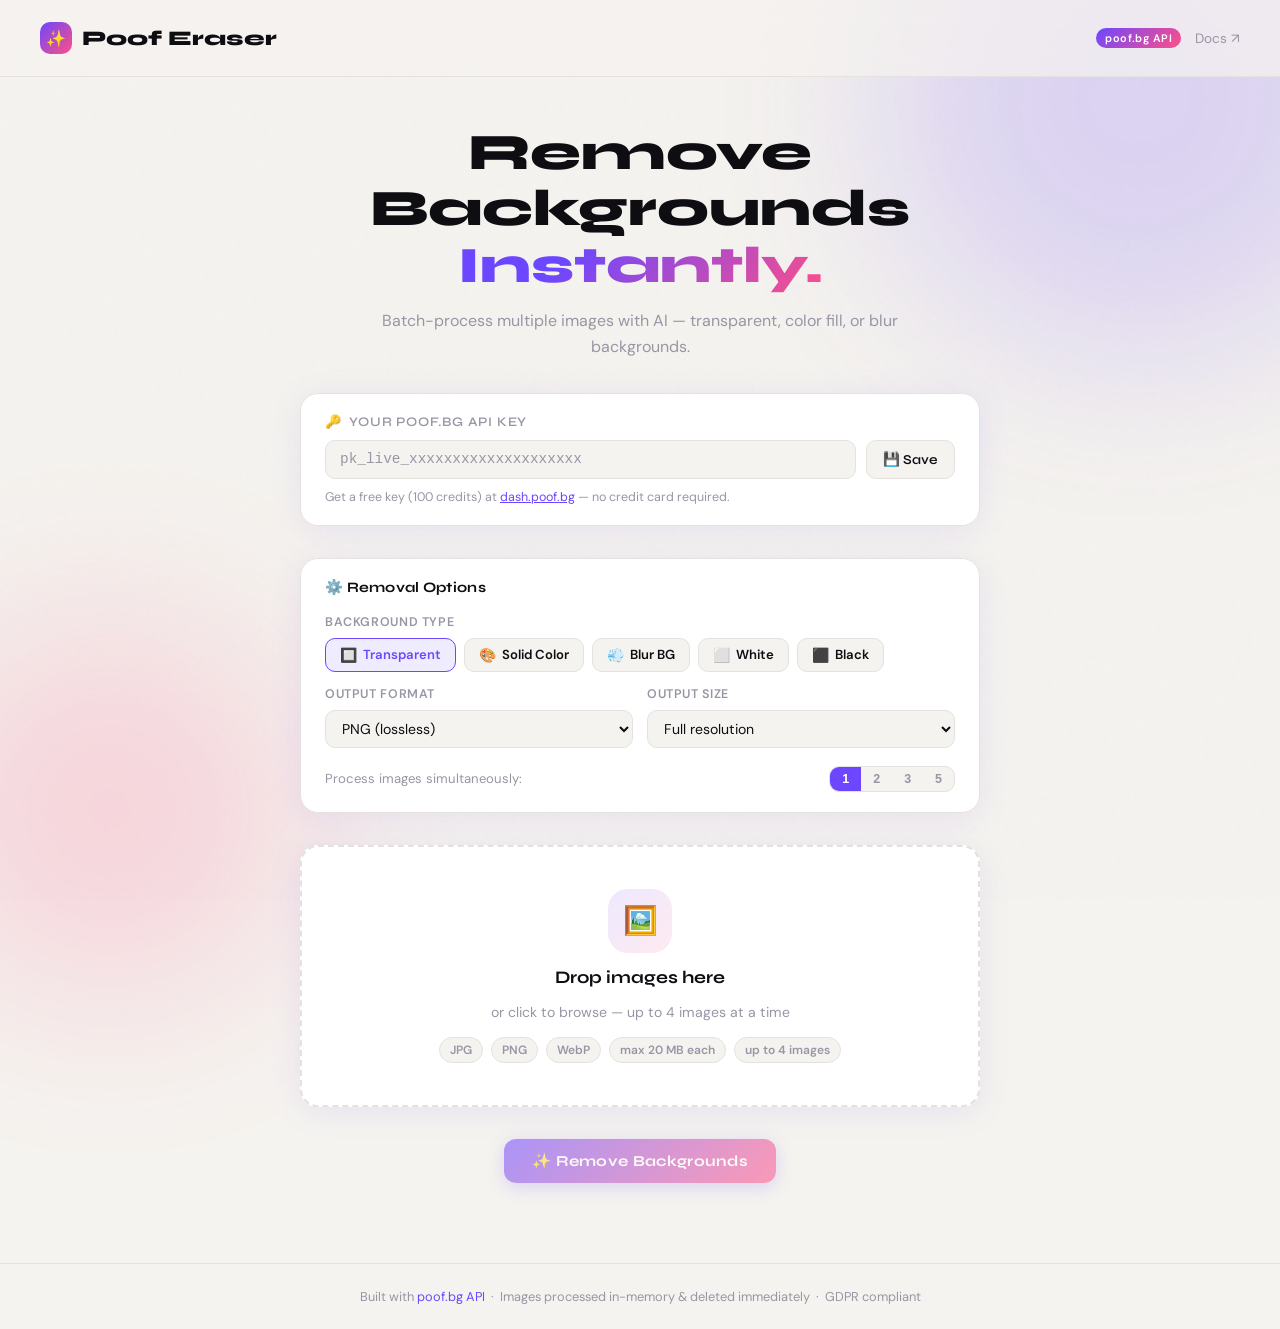
==== commit 237b5ba0: "Feat: Edited" ====
--- a/bg-remover-v2.html
+++ b/bg-remover-v2.html
@@ -617,13 +617,13 @@
   <div class="upload-card" id="drop-zone">
     <div class="upload-icon">🖼️</div>
     <h3>Drop images here</h3>
-    <p>or click to browse — select multiple images at once</p>
+    <p>or click to browse — up to 4 images at a time</p>
     <div class="formats">
       <span class="format-chip">JPG</span>
       <span class="format-chip">PNG</span>
       <span class="format-chip">WebP</span>
       <span class="format-chip">max 20 MB each</span>
-      <span class="format-chip">up to 50 images</span>
+      <span class="format-chip">up to 4 images</span>
     </div>
     <input type="file" id="file-input" accept="image/jpeg,image/png,image/webp" multiple />
   </div>
@@ -806,12 +806,19 @@
 
 /* ── ADD FILES ── */
 function addFiles(files) {
-  const valid = files.filter(f => {
-    if (!f.type.startsWith('image/')) { showStatus(`Skipped "${f.name}" — not an image.`, 'error'); return false; }
-    if (f.size > 20 * 1024 * 1024) { showStatus(`Skipped "${f.name}" — exceeds 20 MB.`, 'error'); return false; }
-    if (queue.length >= 50) { showStatus('Max 50 images reached.', 'error'); return false; }
+  const remaining = 4 - queue.length;
+  if (remaining <= 0) { showStatus('Max 4 images allowed. Clear some to add more.', 'error'); return; }
+
+  let skipped = 0;
+  const valid = files.slice(0, remaining).filter(f => {
+    if (!f.type.startsWith('image/')) { showStatus(`Skipped "${f.name}" — not an image.`, 'error'); skipped++; return false; }
+    if (f.size > 20 * 1024 * 1024) { showStatus(`Skipped "${f.name}" — exceeds 20 MB.`, 'error'); skipped++; return false; }
     return true;
   });
+
+  if (files.length > remaining) {
+    showStatus(`Only ${remaining} slot(s) left — first ${remaining} image(s) added.`, 'info');
+  }
 
   valid.forEach(file => {
     const id = Date.now() + Math.random();
@@ -826,7 +833,7 @@
     resetBtn.style.display = '';
   }
   updateQueueStats();
-  if (valid.length) showStatus(`${valid.length} image(s) added — ready to process.`, 'info');
+  if (valid.length && files.length <= remaining) showStatus(`${valid.length} image(s) added — ready to process.`, 'info');
 }
 
 /* ── RENDER QUEUE ITEM ── */
@@ -899,7 +906,9 @@
   const done  = queue.filter(i => i.status === 'done').length;
   const error = queue.filter(i => i.status === 'error').length;
   const total = queue.length;
-  queueStats.textContent = `${total} image${total !== 1 ? 's' : ''} · ${done} processed${error ? ` · ${error} failed` : ''}`;
+  queueStats.textContent = `${total}/4 images · ${done} processed${error ? ` · ${error} failed` : ''}`;
+  // Hide "Add More" when at capacity
+  addMoreBtn.style.display = total >= 4 ? 'none' : '';
 }
 
 function formatSize(bytes) {
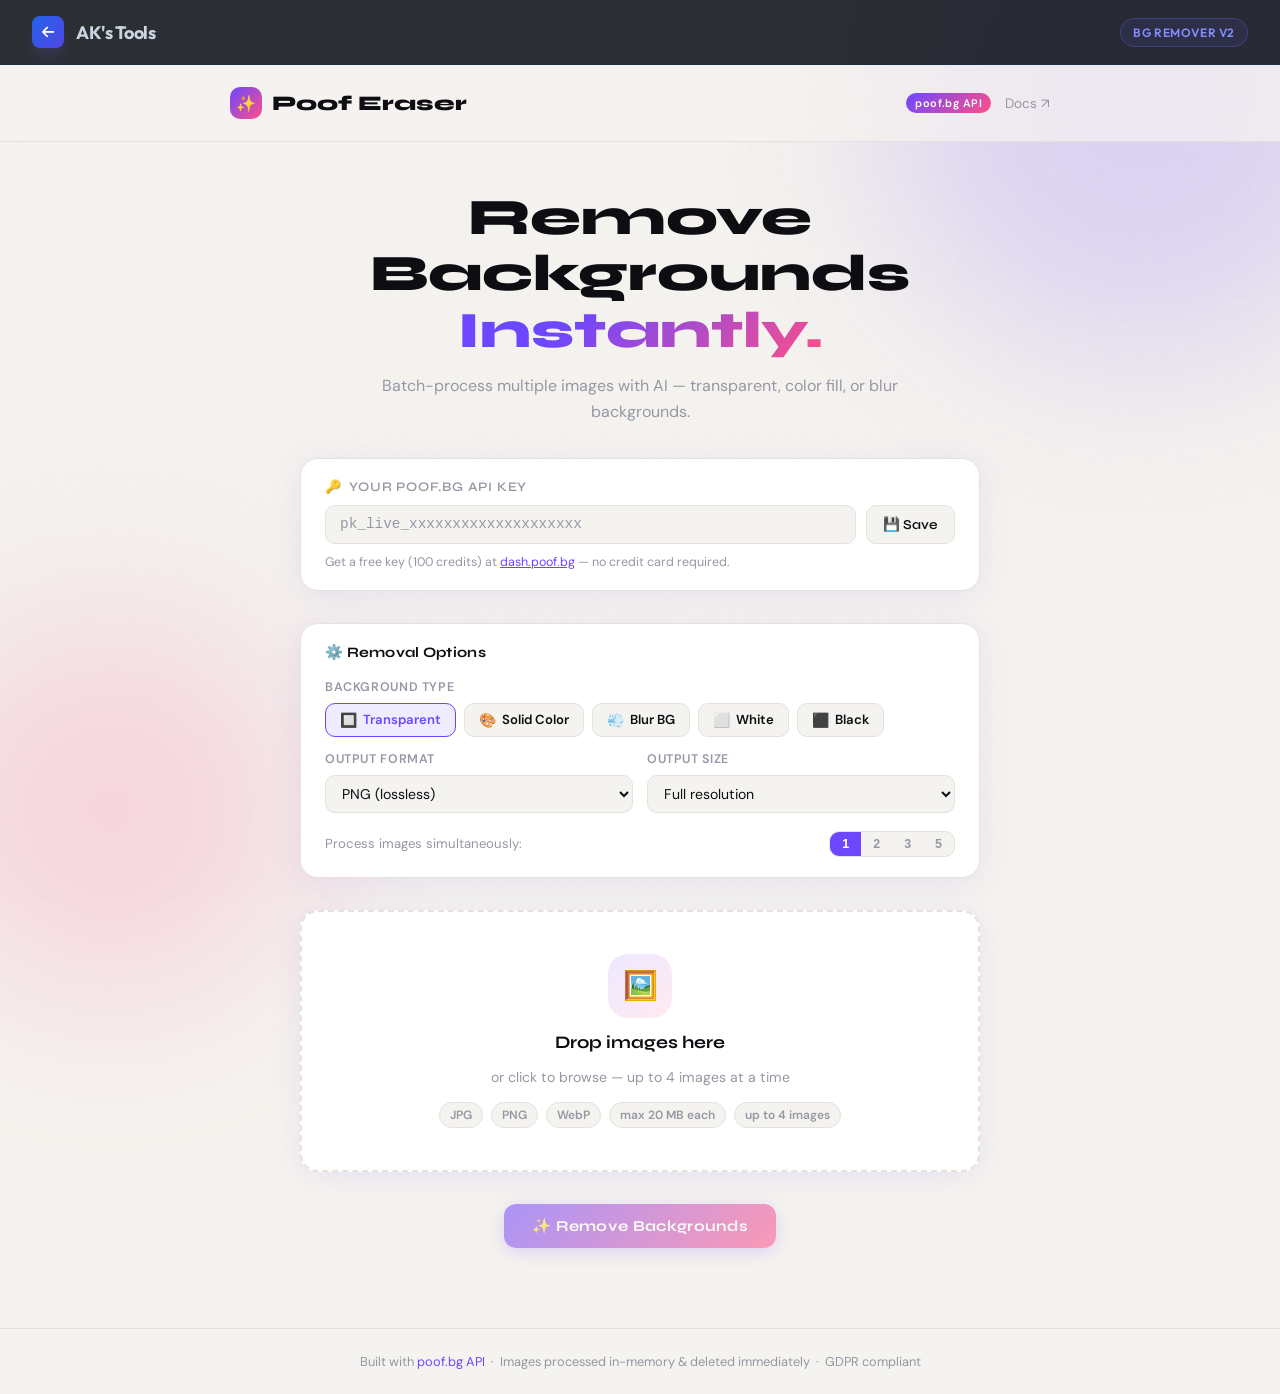
==== commit 71698678: "Added a new tool favicon generator" ====
--- a/bg-remover-v2.html
+++ b/bg-remover-v2.html
@@ -49,13 +49,18 @@
   header {
     position: relative;
     z-index: 10;
+    border-bottom: 1px solid var(--border);
+    background: rgba(245,243,239,.7);
+    backdrop-filter: blur(12px);
+  }
+  .header-inner {
+    max-width: 860px;
+    margin: 0 auto;
+    width: 100%;
+    padding: 22px 20px;
     display: flex;
     align-items: center;
     justify-content: space-between;
-    padding: 22px 40px;
-    border-bottom: 1px solid var(--border);
-    background: rgba(245,243,239,.7);
-    backdrop-filter: blur(12px);
   }
   .logo {
     display: flex; align-items: center; gap: 10px;
@@ -488,20 +493,59 @@
   .queue-item:hover .item-fullscreen { opacity: 1; }
   .item-fullscreen.visible { display: flex; }
 </style>
+
+    <!-- Navbar styles & fonts -->
+    <link href="https://fonts.googleapis.com/css2?family=Outfit:wght@400;600;700&display=swap" rel="stylesheet">
+    <link rel="stylesheet" href="https://cdnjs.cloudflare.com/ajax/libs/font-awesome/6.4.0/css/all.min.css">
+    <style>
+    .ak-navbar { position: sticky; top: 0; z-index: 9999; background-color: rgba(8, 12, 18, 0.85); backdrop-filter: blur(12px); -webkit-backdrop-filter: blur(12px); border-bottom: 1px solid #1e2d40; font-family: 'Outfit', sans-serif; }
+    .ak-navbar-container { max-width: 80rem; margin: 0 auto; padding: 0 1rem; }
+    @media (min-width: 640px) { .ak-navbar-container { padding: 0 1.5rem; } }
+    @media (min-width: 1024px) { .ak-navbar-container { padding: 0 2rem; } }
+    .ak-navbar-flex { display: flex; justify-content: space-between; align-items: center; height: 4rem; }
+    .ak-nav-brand { display: flex; align-items: center; gap: 0.75rem; color: #cbd5e1; text-decoration: none; transition: color 0.3s; }
+    .ak-nav-brand:hover { color: #ffffff; }
+    .ak-nav-icon { width: 2rem; height: 2rem; border-radius: 0.5rem; background: linear-gradient(to bottom right, #2563eb, #4f46e5); display: flex; align-items: center; justify-content: center; color: #ffffff; box-shadow: 0 10px 15px -3px rgba(99, 102, 241, 0.2); transition: all 0.3s; }
+    .ak-nav-brand:hover .ak-nav-icon { box-shadow: 0 10px 15px -3px rgba(99, 102, 241, 0.4); }
+    .ak-nav-icon i { font-size: 0.875rem; }
+    .ak-nav-title { font-weight: 700; font-size: 1.125rem; letter-spacing: -0.025em; margin: 0;}
+    .ak-nav-badge { padding: 0.375rem 0.75rem; border-radius: 9999px; border: 1px solid rgba(99, 102, 241, 0.3); background-color: rgba(99, 102, 241, 0.1); color: #818cf8; font-size: 0.75rem; font-weight: 600; letter-spacing: 0.05em; text-transform: uppercase; margin:0;}
+    </style>
+
 </head>
 <body>
 
+<!-- Custom AK Navbar -->
+<nav class="ak-navbar">
+    <div class="ak-navbar-container">
+        <div class="ak-navbar-flex">
+            <a href="index.html" class="ak-nav-brand">
+                <div class="ak-nav-icon">
+                    <i class="fa-solid fa-arrow-left"></i>
+                </div>
+                <span class="ak-nav-title">AK's Tools</span>
+            </a>
+            <div class="ak-nav-badge">
+                BG REMOVER V2
+            </div>
+        </div>
+    </div>
+</nav>
+
+
 <div class="blob blob-1"></div>
 <div class="blob blob-2"></div>
 
 <header>
-  <a class="logo" href="index.html">
+  <div class="header-inner">
+  <div class="logo">
     <div class="logo-icon">✨</div>
     Poof Eraser
-  </a>
+  </div>
   <div style="display:flex;align-items:center;gap:14px">
     <span class="badge">poof.bg API</span>
     <a class="header-link" href="https://docs.poof.bg" target="_blank">Docs ↗</a>
+  </div>
   </div>
 </header>
 
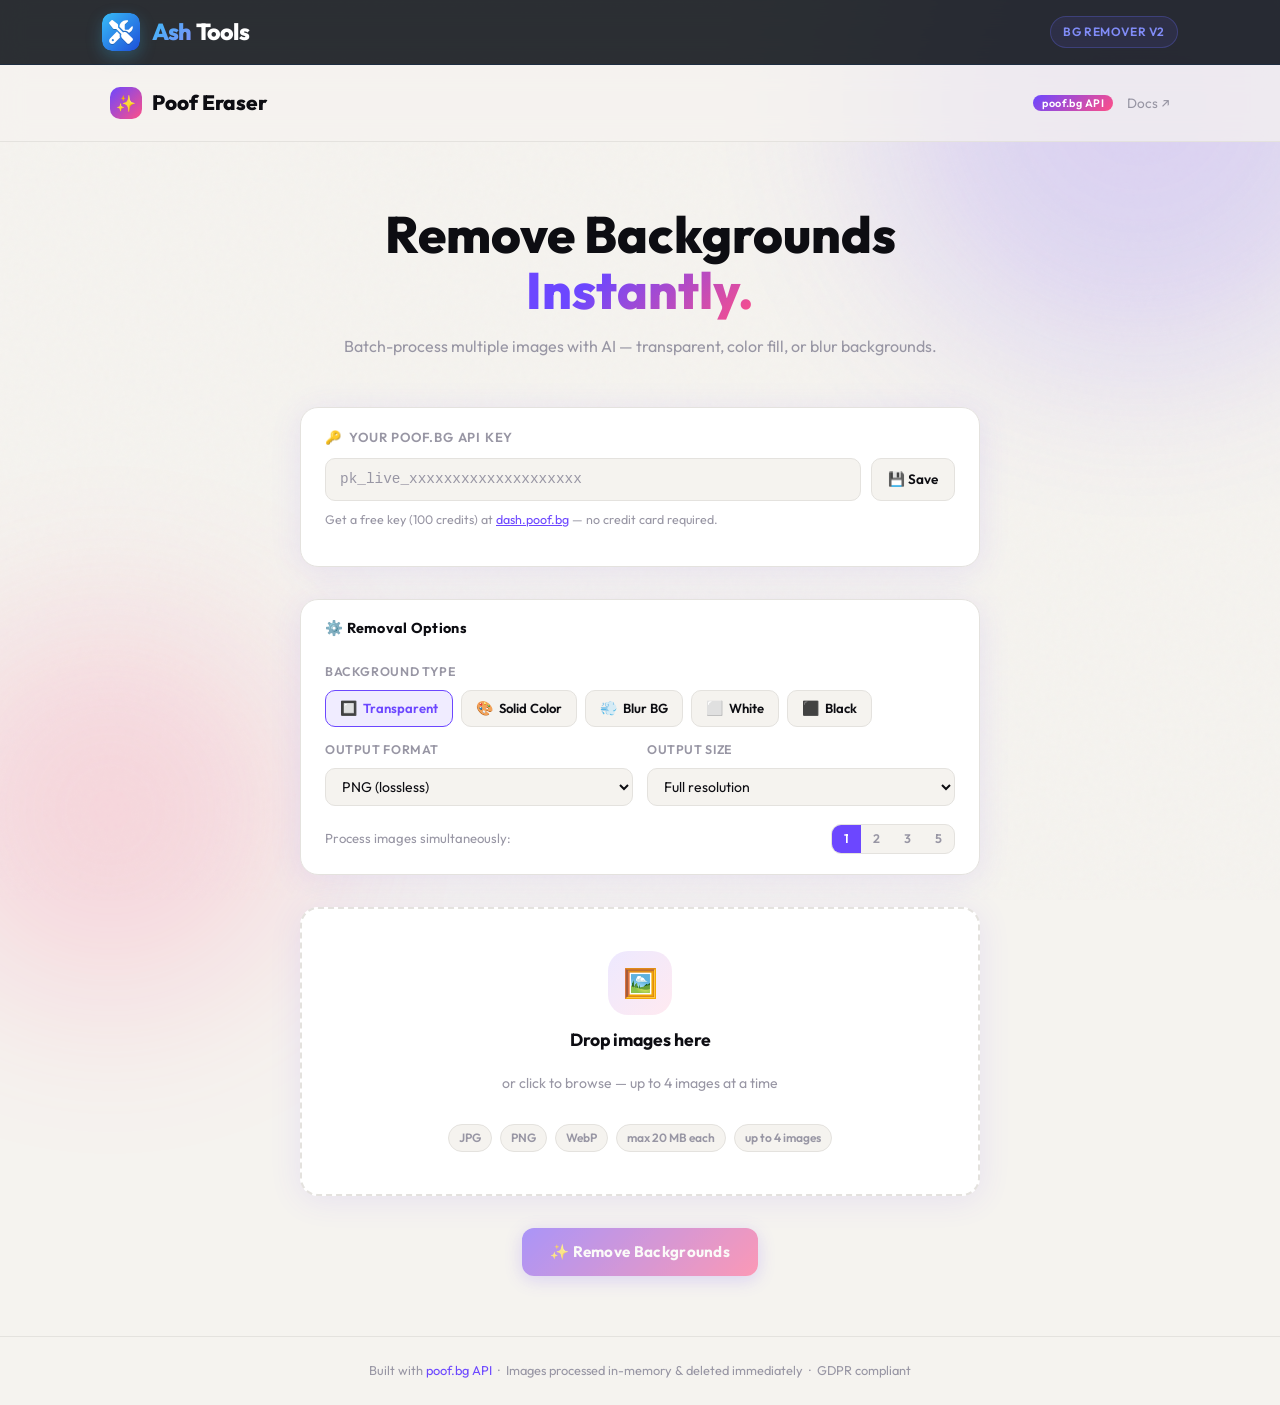
==== commit 6ea4afc9: "Updated" ====
--- a/bg-remover-v2.html
+++ b/bg-remover-v2.html
@@ -1,1226 +1,247 @@
 <!DOCTYPE html>
 <html lang="en">
+
 <head>
-<meta charset="UTF-8" />
-<meta name="viewport" content="width=device-width, initial-scale=1.0" />
-<title>Poof — Background Remover</title>
-<link href="https://fonts.googleapis.com/css2?family=Syne:wght@400;600;700;800&family=DM+Sans:wght@300;400;500&display=swap" rel="stylesheet" />
-<style>
-  *, *::before, *::after { box-sizing: border-box; margin: 0; padding: 0; }
-
-  :root {
-    --ink: #0d0d12;
-    --surface: #f5f3ef;
-    --card: #ffffff;
-    --accent: #6c47ff;
-    --accent2: #ff4f87;
-    --muted: #9896a4;
-    --border: #e4e2de;
-    --success: #22c55e;
-    --error: #ef4444;
-    --radius: 18px;
-    --shadow: 0 4px 32px rgba(108,71,255,.10);
-  }
-
-  body {
-    font-family: 'DM Sans', sans-serif;
-    background: var(--surface);
-    color: var(--ink);
-    min-height: 100vh;
-    display: flex;
-    flex-direction: column;
-    overflow-x: hidden;
-  }
-
-  body::before {
-    content: '';
-    position: fixed;
-    inset: 0;
-    background-image: url("data:image/svg+xml,%3Csvg viewBox='0 0 200 200' xmlns='http://www.w3.org/2000/svg'%3E%3Cfilter id='n'%3E%3CfeTurbulence type='fractalNoise' baseFrequency='0.85' numOctaves='4' stitchTiles='stitch'/%3E%3C/filter%3E%3Crect width='100%25' height='100%25' filter='url(%23n)' opacity='1'/%3E%3C/svg%3E");
-    opacity: 0.025;
-    pointer-events: none;
-    z-index: 0;
-  }
-
-  .blob { position: fixed; border-radius: 50%; filter: blur(90px); opacity: 0.18; pointer-events: none; z-index: 0; }
-  .blob-1 { width: 520px; height: 520px; background: var(--accent); top: -160px; right: -120px; }
-  .blob-2 { width: 380px; height: 380px; background: var(--accent2); bottom: -100px; left: -80px; }
-
-  header {
-    position: relative;
-    z-index: 10;
-    border-bottom: 1px solid var(--border);
-    background: rgba(245,243,239,.7);
-    backdrop-filter: blur(12px);
-  }
-  .header-inner {
-    max-width: 860px;
-    margin: 0 auto;
-    width: 100%;
-    padding: 22px 20px;
-    display: flex;
-    align-items: center;
-    justify-content: space-between;
-  }
-  .logo {
-    display: flex; align-items: center; gap: 10px;
-    font-family: 'Syne', sans-serif; font-weight: 800; font-size: 1.3rem;
-    color: var(--ink); text-decoration: none;
-  }
-  .logo-icon {
-    width: 32px; height: 32px;
-    background: linear-gradient(135deg, var(--accent), var(--accent2));
-    border-radius: 10px; display: flex; align-items: center; justify-content: center;
-    color: white; font-size: 16px;
-  }
-  .badge {
-    font-size: 0.68rem; font-weight: 600; padding: 3px 9px; border-radius: 20px;
-    background: linear-gradient(135deg, var(--accent), var(--accent2));
-    color: white; letter-spacing: .04em;
-  }
-  .header-link { font-size: 0.85rem; color: var(--muted); text-decoration: none; transition: color .2s; }
-  .header-link:hover { color: var(--accent); }
-
-  main {
-    position: relative; z-index: 1; flex: 1;
-    display: flex; flex-direction: column; align-items: center;
-    padding: 48px 20px 80px; gap: 32px;
-  }
-
-  .hero { text-align: center; max-width: 600px; }
-  .hero h1 {
-    font-family: 'Syne', sans-serif;
-    font-size: clamp(2rem, 5vw, 3.2rem);
-    font-weight: 800; line-height: 1.1; color: var(--ink); margin-bottom: 14px;
-  }
-  .hero h1 span {
-    background: linear-gradient(135deg, var(--accent) 30%, var(--accent2));
-    -webkit-background-clip: text; -webkit-text-fill-color: transparent; background-clip: text;
-  }
-  .hero p { font-size: 1rem; color: var(--muted); line-height: 1.65; }
-
-  /* ── API KEY ── */
-  .api-bar {
-    width: 100%; max-width: 680px;
-    background: var(--card); border: 1px solid var(--border);
-    border-radius: var(--radius); padding: 20px 24px;
-    display: flex; flex-direction: column; gap: 10px; box-shadow: var(--shadow);
-  }
-  .api-bar label {
-    font-family: 'Syne', sans-serif; font-weight: 600; font-size: 0.82rem;
-    letter-spacing: .06em; text-transform: uppercase; color: var(--muted);
-  }
-  .api-bar .input-row { display: flex; gap: 10px; }
-  .api-bar input {
-    flex: 1; border: 1.5px solid var(--border); border-radius: 10px;
-    padding: 10px 14px; font-family: 'DM Mono','Courier New',monospace;
-    font-size: 0.9rem; color: var(--ink); background: var(--surface);
-    outline: none; transition: border-color .2s;
-  }
-  .api-bar input:focus { border-color: var(--accent); }
-  .api-bar input::placeholder { color: var(--muted); }
-  .btn-save-key {
-    display: inline-flex; align-items: center; gap: 6px;
-    background: var(--surface); color: var(--ink); font-family: 'Syne', sans-serif;
-    font-weight: 600; font-size: 0.85rem; padding: 10px 16px;
-    border: 1.5px solid var(--border); border-radius: 10px; cursor: pointer;
-    white-space: nowrap; transition: border-color .2s, background .2s, color .2s;
-  }
-  .btn-save-key:hover { border-color: var(--accent); color: var(--accent); background: rgba(108,71,255,.06); }
-  .btn-save-key.saved { border-color: var(--success); color: var(--success); background: rgba(34,197,94,.06); }
-
-  /* ── OPTIONS PANEL ── */
-  .options-panel {
-    width: 100%; max-width: 680px;
-    background: var(--card); border: 1px solid var(--border);
-    border-radius: var(--radius); padding: 20px 24px;
-    display: flex; flex-direction: column; gap: 18px; box-shadow: var(--shadow);
-  }
-  .options-panel h3 {
-    font-family: 'Syne', sans-serif; font-weight: 700; font-size: 0.9rem;
-    color: var(--ink); letter-spacing: .02em;
-  }
-  .options-grid {
-    display: grid; grid-template-columns: 1fr 1fr; gap: 14px;
-  }
-  @media (max-width: 520px) { .options-grid { grid-template-columns: 1fr; } }
-
-  .option-group { display: flex; flex-direction: column; gap: 8px; }
-  .option-group label {
-    font-size: 0.78rem; font-weight: 600; letter-spacing: .05em;
-    text-transform: uppercase; color: var(--muted);
-  }
-
-  /* BG Type Chips */
-  .bg-type-row { display: flex; gap: 8px; flex-wrap: wrap; }
-  .bg-chip {
-    display: flex; align-items: center; gap: 6px;
-    padding: 7px 14px; border-radius: 10px; border: 1.5px solid var(--border);
-    background: var(--surface); font-size: 0.82rem; font-weight: 600;
-    cursor: pointer; transition: all .2s; color: var(--ink); user-select: none;
-  }
-  .bg-chip:hover { border-color: var(--accent); background: rgba(108,71,255,.05); }
-  .bg-chip.active {
-    border-color: var(--accent); background: rgba(108,71,255,.1); color: var(--accent);
-  }
-  .chip-icon { font-size: 14px; }
-
-  /* Color picker row */
-  .color-row {
-    display: flex; align-items: center; gap: 10px; flex-wrap: wrap;
-  }
-  .color-swatch {
-    width: 28px; height: 28px; border-radius: 8px; cursor: pointer;
-    border: 2px solid transparent; transition: transform .15s, border-color .15s;
-    flex-shrink: 0;
-  }
-  .color-swatch:hover { transform: scale(1.15); }
-  .color-swatch.active { border-color: var(--accent); transform: scale(1.15); }
-  .color-swatch.custom {
-    background: conic-gradient(red, yellow, lime, cyan, blue, magenta, red);
-    position: relative;
-  }
-  input[type="color"]#custom-color {
-    position: absolute; opacity: 0; width: 28px; height: 28px;
-    border: none; padding: 0; cursor: pointer;
-  }
-  .custom-color-wrap { position: relative; width: 28px; height: 28px; }
-
-  /* Quality / Format row */
-  .select-styled {
-    border: 1.5px solid var(--border); border-radius: 10px;
-    padding: 8px 12px; font-family: 'DM Sans', sans-serif;
-    font-size: 0.88rem; color: var(--ink); background: var(--surface);
-    outline: none; cursor: pointer; transition: border-color .2s; width: 100%;
-  }
-  .select-styled:focus { border-color: var(--accent); }
-
-  /* Blur slider */
-  .slider-wrap { display: flex; align-items: center; gap: 10px; }
-  input[type="range"] {
-    flex: 1; accent-color: var(--accent); cursor: pointer;
-  }
-  .slider-val {
-    font-size: 0.82rem; font-weight: 600; color: var(--accent);
-    min-width: 32px; text-align: right;
-  }
-
-  /* ── UPLOAD ZONE ── */
-  .upload-card {
-    width: 100%; max-width: 680px;
-    background: var(--card); border: 2px dashed var(--border);
-    border-radius: var(--radius); padding: 42px 32px;
-    display: flex; flex-direction: column; align-items: center;
-    gap: 14px; cursor: pointer;
-    transition: border-color .25s, transform .2s, box-shadow .2s;
-    box-shadow: var(--shadow); text-align: center;
-  }
-  .upload-card:hover, .upload-card.drag-over {
-    border-color: var(--accent); transform: translateY(-3px);
-    box-shadow: 0 8px 40px rgba(108,71,255,.16);
-  }
-  .upload-icon {
-    width: 64px; height: 64px;
-    background: linear-gradient(135deg, rgba(108,71,255,.12), rgba(255,79,135,.12));
-    border-radius: 20px; display: flex; align-items: center; justify-content: center; font-size: 28px;
-  }
-  .upload-card h3 { font-family: 'Syne', sans-serif; font-weight: 700; font-size: 1.1rem; color: var(--ink); }
-  .upload-card p { font-size: 0.88rem; color: var(--muted); line-height: 1.5; }
-  .formats { display: flex; gap: 8px; flex-wrap: wrap; justify-content: center; }
-  .format-chip {
-    font-size: 0.75rem; font-weight: 600; padding: 4px 10px; border-radius: 20px;
-    background: var(--surface); color: var(--muted); border: 1px solid var(--border);
-  }
-  #file-input { display: none; }
-
-  /* ── IMAGE QUEUE ── */
-  .queue-section {
-    width: 100%; max-width: 860px;
-    display: none; flex-direction: column; gap: 16px;
-    animation: fadeUp .4s ease forwards;
-  }
-  .queue-section.visible { display: flex; }
-  .queue-header {
-    display: flex; align-items: center; justify-content: space-between; flex-wrap: wrap; gap: 10px;
-  }
-  .queue-header h2 { font-family: 'Syne', sans-serif; font-weight: 700; font-size: 1.05rem; color: var(--ink); }
-  .queue-stats { font-size: 0.82rem; color: var(--muted); }
-
-  .image-queue {
-    display: grid;
-    grid-template-columns: repeat(auto-fill, minmax(200px, 1fr));
-    gap: 14px;
-  }
-
-  .queue-item {
-    background: var(--card); border: 1px solid var(--border); border-radius: 14px;
-    overflow: hidden; box-shadow: var(--shadow); transition: box-shadow .2s;
-    position: relative;
-  }
-  .queue-item:hover { box-shadow: 0 8px 32px rgba(108,71,255,.15); }
-  .queue-item .thumb-wrap {
-    width: 100%; height: 220px; overflow: hidden;
-    background: var(--surface); position: relative;
-    display: flex; align-items: center; justify-content: center;
-  }
-  .queue-item .thumb-wrap img {
-    width: 100%; height: 100%; object-fit: contain; display: block;
-  }
-  .queue-item .item-info {
-    padding: 10px 12px;
-    display: flex; flex-direction: column; gap: 4px;
-  }
-  .item-name {
-    font-size: 0.8rem; font-weight: 600; color: var(--ink);
-    white-space: nowrap; overflow: hidden; text-overflow: ellipsis;
-  }
-  .item-size { font-size: 0.72rem; color: var(--muted); }
-
-  /* Status badge */
-  .item-badge {
-    position: absolute; top: 8px; left: 8px;
-    font-size: 0.68rem; font-weight: 700; padding: 3px 8px; border-radius: 20px;
-    backdrop-filter: blur(6px); letter-spacing: .03em;
-  }
-  .item-badge.pending { background: rgba(152,150,164,.9); color: white; }
-  .item-badge.processing { background: rgba(108,71,255,.9); color: white; }
-  .item-badge.done { background: rgba(34,197,94,.9); color: white; }
-  .item-badge.error { background: rgba(239,68,68,.9); color: white; }
-
-  /* Remove from queue */
-  .item-remove {
-    position: absolute; top: 8px; right: 8px;
-    width: 24px; height: 24px; border-radius: 50%;
-    background: rgba(0,0,0,.45); color: white; border: none;
-    font-size: 14px; cursor: pointer; display: flex; align-items: center; justify-content: center;
-    opacity: 0; transition: opacity .2s;
-  }
-  .queue-item:hover .item-remove { opacity: 1; }
-
-  /* Result overlay */
-  .item-result-overlay {
-    position: absolute; inset: 0; display: none;
-    align-items: center; justify-content: center;
-    background: repeating-conic-gradient(#e8e8e8 0% 25%, #f5f5f5 0% 50%) 0 0 / 14px 14px;
-  }
-  .item-result-overlay.visible { display: flex; }
-  .item-result-overlay img { width: 100%; height: 100%; object-fit: contain; display: block; }
-  .result-toggle {
-    position: absolute; bottom: 8px; left: 50%; transform: translateX(-50%);
-    font-size: 0.68rem; font-weight: 700; padding: 3px 10px; border-radius: 20px;
-    background: rgba(0,0,0,.55); color: white; border: none; cursor: pointer;
-    white-space: nowrap;
-  }
-
-  /* Queue download bar */
-  .item-actions {
-    display: flex; gap: 6px; padding: 0 12px 12px;
-  }
-  .item-dl {
-    flex: 1; display: inline-flex; align-items: center; justify-content: center; gap: 5px;
-    background: linear-gradient(135deg, var(--accent), var(--accent2));
-    color: white; font-family: 'Syne', sans-serif; font-weight: 700;
-    font-size: 0.75rem; padding: 7px 10px; border-radius: 8px;
-    text-decoration: none; cursor: pointer; border: none;
-    transition: opacity .2s; display: none;
-  }
-  .item-dl.visible { display: inline-flex; }
-
-  /* ── PROCESS BUTTON ── */
-  .btn-primary {
-    display: inline-flex; align-items: center; gap: 8px;
-    background: linear-gradient(135deg, var(--accent), var(--accent2));
-    color: white; font-family: 'Syne', sans-serif; font-weight: 700; font-size: 0.95rem;
-    padding: 13px 28px; border: none; border-radius: 12px; cursor: pointer;
-    transition: opacity .2s, transform .15s, box-shadow .2s;
-    box-shadow: 0 4px 18px rgba(108,71,255,.35); letter-spacing: .02em;
-  }
-  .btn-primary:hover:not(:disabled) { opacity: 0.92; transform: translateY(-2px); box-shadow: 0 8px 28px rgba(108,71,255,.45); }
-  .btn-primary:disabled { opacity: 0.55; cursor: not-allowed; transform: none; }
-  .btn-secondary {
-    display: inline-flex; align-items: center; gap: 8px;
-    background: var(--surface); color: var(--ink); font-family: 'Syne', sans-serif;
-    font-weight: 600; font-size: 0.88rem; padding: 11px 22px;
-    border: 1.5px solid var(--border); border-radius: 12px; cursor: pointer;
-    transition: border-color .2s, background .2s; text-decoration: none;
-  }
-  .btn-secondary:hover { border-color: var(--accent); background: white; }
-
-  /* ── ACTION ROW ── */
-  .action-row {
-    display: flex; gap: 12px; flex-wrap: wrap; justify-content: center; align-items: center;
-  }
-
-  /* ── STATUS ── */
-  .status-bar {
-    display: none; align-items: center; gap: 12px; padding: 14px 20px;
-    border-radius: 12px; font-size: 0.9rem; font-weight: 500;
-    max-width: 680px; width: 100%; animation: fadeUp .3s ease;
-  }
-  .status-bar.info    { background: rgba(108,71,255,.09); color: var(--accent); border: 1px solid rgba(108,71,255,.2); }
-  .status-bar.success { background: rgba(34,197,94,.09); color: #16a34a; border: 1px solid rgba(34,197,94,.2); }
-  .status-bar.error   { background: rgba(239,68,68,.09); color: var(--error); border: 1px solid rgba(239,68,68,.2); }
-  .status-bar.show    { display: flex; }
-
-  .spinner {
-    width: 18px; height: 18px; border: 2.5px solid currentColor; border-top-color: transparent;
-    border-radius: 50%; animation: spin .75s linear infinite; flex-shrink: 0;
-  }
-  @keyframes spin { to { transform: rotate(360deg); } }
-  @keyframes fadeUp {
-    from { opacity: 0; transform: translateY(20px); }
-    to   { opacity: 1; transform: translateY(0); }
-  }
-
-  /* Progress bar */
-  .progress-wrap {
-    width: 100%; max-width: 680px; display: none;
-    flex-direction: column; gap: 6px;
-  }
-  .progress-wrap.visible { display: flex; }
-  .progress-bar-bg {
-    height: 6px; background: var(--border); border-radius: 20px; overflow: hidden;
-  }
-  .progress-bar-fill {
-    height: 100%; background: linear-gradient(90deg, var(--accent), var(--accent2));
-    border-radius: 20px; transition: width .3s ease;
-  }
-  .progress-label { font-size: 0.78rem; color: var(--muted); text-align: right; }
-
-  /* Download all */
-  .download-all-wrap {
-    display: none; justify-content: center; gap: 12px; flex-wrap: wrap;
-  }
-  .download-all-wrap.visible { display: flex; }
-
-  footer {
-    position: relative; z-index: 1; text-align: center;
-    padding: 24px 20px; border-top: 1px solid var(--border);
-    font-size: 0.8rem; color: var(--muted);
-  }
-  footer a { color: var(--accent); text-decoration: none; }
-
-  /* concurrency toggle */
-  .concurrency-row {
-    display: flex; align-items: center; justify-content: space-between; gap: 10px;
-  }
-  .concurrency-row label { font-size: 0.82rem; color: var(--muted); }
-  .pill-toggle {
-    display: flex; background: var(--surface); border: 1.5px solid var(--border);
-    border-radius: 10px; overflow: hidden;
-  }
-  .pill-toggle button {
-    padding: 5px 12px; font-size: 0.78rem; font-weight: 600;
-    border: none; background: transparent; cursor: pointer; color: var(--muted);
-    transition: background .15s, color .15s;
-  }
-  .pill-toggle button.active { background: var(--accent); color: white; }
-
-  /* ── FULLSCREEN LIGHTBOX ── */
-  .lightbox {
-    display: none;
-    position: fixed; inset: 0; z-index: 1000;
-    background: rgba(10, 10, 16, 0.92);
-    backdrop-filter: blur(16px);
-    align-items: center; justify-content: center;
-    animation: lbFadeIn .2s ease;
-  }
-  .lightbox.open { display: flex; }
-  @keyframes lbFadeIn {
-    from { opacity: 0; }
-    to   { opacity: 1; }
-  }
-  .lightbox-inner {
-    position: relative;
-    max-width: 92vw; max-height: 90vh;
-    display: flex; flex-direction: column; align-items: center; gap: 14px;
-  }
-  .lightbox-checker {
-    background:
-      repeating-conic-gradient(#444 0% 25%, #2a2a2a 0% 50%)
-      0 0 / 20px 20px;
-    border-radius: 14px;
-    overflow: hidden;
-    box-shadow: 0 24px 80px rgba(0,0,0,.7);
-    display: flex; align-items: center; justify-content: center;
-    max-width: 90vw; max-height: 80vh;
-  }
-  .lightbox-checker img {
-    max-width: 88vw; max-height: 78vh;
-    object-fit: contain; display: block;
-  }
-  .lightbox-close {
-    position: fixed; top: 20px; right: 24px;
-    width: 40px; height: 40px; border-radius: 50%;
-    background: rgba(255,255,255,.12); border: 1.5px solid rgba(255,255,255,.2);
-    color: white; font-size: 20px; cursor: pointer;
-    display: flex; align-items: center; justify-content: center;
-    transition: background .2s, transform .15s;
-    z-index: 1001;
-  }
-  .lightbox-close:hover { background: rgba(255,255,255,.22); transform: scale(1.1); }
-  .lightbox-actions {
-    display: flex; gap: 10px;
-  }
-  .lightbox-btn {
-    display: inline-flex; align-items: center; gap: 6px;
-    padding: 9px 18px; border-radius: 10px; border: none; cursor: pointer;
-    font-family: 'Syne', sans-serif; font-weight: 700; font-size: 0.82rem;
-    transition: opacity .2s, transform .15s;
-  }
-  .lightbox-btn:hover { opacity: 0.88; transform: translateY(-1px); }
-  .lightbox-btn.primary {
-    background: linear-gradient(135deg, var(--accent), var(--accent2)); color: white;
-  }
-  .lightbox-btn.secondary {
-    background: rgba(255,255,255,.12); color: white;
-    border: 1.5px solid rgba(255,255,255,.2);
-  }
-  .lightbox-filename {
-    font-size: 0.78rem; color: rgba(255,255,255,.45); text-align: center;
-  }
-
-  /* Fullscreen button on each card */
-  .item-fullscreen {
-    position: absolute; bottom: 8px; right: 8px;
-    width: 28px; height: 28px; border-radius: 7px;
-    background: rgba(0,0,0,.5); color: white; border: none;
-    font-size: 13px; cursor: pointer; display: none;
-    align-items: center; justify-content: center;
-    transition: background .2s, opacity .2s;
-    opacity: 0;
-  }
-  .queue-item:hover .item-fullscreen { opacity: 1; }
-  .item-fullscreen.visible { display: flex; }
-</style>
-
-    <!-- Navbar styles & fonts -->
-    <link href="https://fonts.googleapis.com/css2?family=Outfit:wght@400;600;700&display=swap" rel="stylesheet">
-    <link rel="stylesheet" href="https://cdnjs.cloudflare.com/ajax/libs/font-awesome/6.4.0/css/all.min.css">
-    <style>
-    .ak-navbar { position: sticky; top: 0; z-index: 9999; background-color: rgba(8, 12, 18, 0.85); backdrop-filter: blur(12px); -webkit-backdrop-filter: blur(12px); border-bottom: 1px solid #1e2d40; font-family: 'Outfit', sans-serif; }
-    .ak-navbar-container { max-width: 80rem; margin: 0 auto; padding: 0 1rem; }
-    @media (min-width: 640px) { .ak-navbar-container { padding: 0 1.5rem; } }
-    @media (min-width: 1024px) { .ak-navbar-container { padding: 0 2rem; } }
-    .ak-navbar-flex { display: flex; justify-content: space-between; align-items: center; height: 4rem; }
-    .ak-nav-brand { display: flex; align-items: center; gap: 0.75rem; color: #cbd5e1; text-decoration: none; transition: color 0.3s; }
-    .ak-nav-brand:hover { color: #ffffff; }
-    .ak-nav-icon { width: 2rem; height: 2rem; border-radius: 0.5rem; background: linear-gradient(to bottom right, #2563eb, #4f46e5); display: flex; align-items: center; justify-content: center; color: #ffffff; box-shadow: 0 10px 15px -3px rgba(99, 102, 241, 0.2); transition: all 0.3s; }
-    .ak-nav-brand:hover .ak-nav-icon { box-shadow: 0 10px 15px -3px rgba(99, 102, 241, 0.4); }
-    .ak-nav-icon i { font-size: 0.875rem; }
-    .ak-nav-title { font-weight: 700; font-size: 1.125rem; letter-spacing: -0.025em; margin: 0;}
-    .ak-nav-badge { padding: 0.375rem 0.75rem; border-radius: 9999px; border: 1px solid rgba(99, 102, 241, 0.3); background-color: rgba(99, 102, 241, 0.1); color: #818cf8; font-size: 0.75rem; font-weight: 600; letter-spacing: 0.05em; text-transform: uppercase; margin:0;}
-    </style>
-
+  <meta charset="UTF-8" />
+  <meta name="viewport" content="width=device-width, initial-scale=1.0" />
+  <title>Poof — Background Remover</title>
+  <link
+    href="https://fonts.googleapis.com/css2?family=Syne:wght@400;600;700;800&family=DM+Sans:wght@300;400;500&display=swap"
+    rel="stylesheet" />
+  <link href="https://cdn.jsdelivr.net/npm/bootstrap@5.3.3/dist/css/bootstrap.min.css" rel="stylesheet">
+  <!-- Navbar styles & fonts -->
+  <link href="https://fonts.googleapis.com/css2?family=Outfit:wght@400;600;700&display=swap" rel="stylesheet">
+  <link rel="stylesheet" href="https://cdnjs.cloudflare.com/ajax/libs/font-awesome/6.4.0/css/all.min.css">
+  <link href="https://cdn.jsdelivr.net/npm/bootstrap@5.3.3/dist/css/bootstrap.min.css" rel="stylesheet">
+  <link rel="stylesheet" href="assets/css/style.css">
+  
+    <link rel="icon" href="assets/favicon.svg" type="image/svg+xml">
 </head>
-<body>
-
-<!-- Custom AK Navbar -->
-<nav class="ak-navbar">
-    <div class="ak-navbar-container">
-        <div class="ak-navbar-flex">
-            <a href="index.html" class="ak-nav-brand">
-                <div class="ak-nav-icon">
-                    <i class="fa-solid fa-arrow-left"></i>
-                </div>
-                <span class="ak-nav-title">AK's Tools</span>
-            </a>
-            <div class="ak-nav-badge">
-                BG REMOVER V2
-            </div>
-        </div>
-    </div>
-</nav>
-
-
-<div class="blob blob-1"></div>
-<div class="blob blob-2"></div>
-
-<header>
-  <div class="header-inner">
-  <div class="logo">
-    <div class="logo-icon">✨</div>
-    Poof Eraser
+
+<body class="page-bg-remover-v2">
+
+  <!-- Custom AK Navbar -->
+  <nav class="ak-navbar">
+    <div class="container">
+      <div class="ak-navbar-flex">
+        <a href="index.html" class="brand-new" style="gap: 12px; margin: 0; padding: 0; text-decoration: none;">
+          <img src="assets/favicon.svg" alt="Icon" class="brand-logo-img">
+          <div class="brand-text-wrap">
+            <span class="brand-ash">Ash</span>
+            <span class="brand-tools">Tools</span>
+          </div>
+        </a>
+        <div class="ak-nav-badge">
+          BG REMOVER V2
+        </div>
+      </div>
+    </div>
+  </nav>
+
+
+  <div class="blob blob-1"></div>
+  <div class="blob blob-2"></div>
+
+  <header>
+    <div class="container d-flex align-items-center justify-content-between" style="padding: 22px 20px;">
+      <div class="logo">
+        <div class="logo-icon">✨</div>
+        Poof Eraser
+      </div>
+      <div style="display:flex;align-items:center;gap:14px">
+        <span class="badge">poof.bg API</span>
+        <a class="header-link" href="https://docs.poof.bg" target="_blank">Docs ↗</a>
+      </div>
+    </div>
+  </header>
+
+  <main class="container mt-4">
+    <!-- HERO -->
+    <div class="hero">
+      <h1>Remove Backgrounds<br><span>Instantly.</span></h1>
+      <p>Batch-process multiple images with AI — transparent, color fill, or blur backgrounds.</p>
+    </div>
+
+    <!-- API KEY -->
+    <div class="api-bar">
+      <label>🔑 &nbsp;Your poof.bg API Key</label>
+      <div class="input-row">
+        <input type="password" id="api-key" placeholder="pk_live_xxxxxxxxxxxxxxxxxxxx" autocomplete="off" />
+        <button class="btn-save-key" id="save-key-btn">💾 Save</button>
+      </div>
+      <p id="key-save-msg" style="font-size:.78rem;display:none"></p>
+      <p style="font-size:.78rem;color:var(--muted)">Get a free key (100 credits) at <a
+          href="https://dash.poof.bg/auth/sign-up" target="_blank" style="color:var(--accent)">dash.poof.bg</a> — no
+        credit card required.</p>
+    </div>
+
+    <!-- OPTIONS PANEL -->
+    <div class="options-panel">
+      <h3>⚙️ Removal Options</h3>
+      <div class="options-grid">
+
+        <!-- Background Type -->
+        <div class="option-group" style="grid-column: 1/-1;">
+          <label>Background Type</label>
+          <div class="bg-type-row">
+            <div class="bg-chip active" data-bg="transparent">
+              <span class="chip-icon">🔲</span> Transparent
+            </div>
+            <div class="bg-chip" data-bg="color">
+              <span class="chip-icon">🎨</span> Solid Color
+            </div>
+            <div class="bg-chip" data-bg="blur">
+              <span class="chip-icon">💨</span> Blur BG
+            </div>
+            <div class="bg-chip" data-bg="white">
+              <span class="chip-icon">⬜</span> White
+            </div>
+            <div class="bg-chip" data-bg="black">
+              <span class="chip-icon">⬛</span> Black
+            </div>
+          </div>
+        </div>
+
+        <!-- Color Swatches (shown only when color mode) -->
+        <div class="option-group" id="color-group" style="grid-column: 1/-1; display:none;">
+          <label>Fill Color</label>
+          <div class="color-row" id="color-swatches">
+            <div class="color-swatch active" data-color="#ffffff" style="background:#ffffff;border:1.5px solid #ddd;"
+              title="White"></div>
+            <div class="color-swatch" data-color="#000000" style="background:#000000;" title="Black"></div>
+            <div class="color-swatch" data-color="#ef4444" style="background:#ef4444;" title="Red"></div>
+            <div class="color-swatch" data-color="#f97316" style="background:#f97316;" title="Orange"></div>
+            <div class="color-swatch" data-color="#eab308" style="background:#eab308;" title="Yellow"></div>
+            <div class="color-swatch" data-color="#22c55e" style="background:#22c55e;" title="Green"></div>
+            <div class="color-swatch" data-color="#3b82f6" style="background:#3b82f6;" title="Blue"></div>
+            <div class="color-swatch" data-color="#a855f7" style="background:#a855f7;" title="Purple"></div>
+            <div class="color-swatch" data-color="#ec4899" style="background:#ec4899;" title="Pink"></div>
+            <div class="custom-color-wrap" title="Custom color">
+              <div class="color-swatch custom" id="custom-swatch"></div>
+              <input type="color" id="custom-color" value="#6c47ff" />
+            </div>
+          </div>
+        </div>
+
+        <!-- Blur intensity (shown only when blur mode) -->
+        <div class="option-group" id="blur-group" style="grid-column: 1/-1; display:none;">
+          <label>Blur Intensity</label>
+          <div class="slider-wrap">
+            <input type="range" id="blur-amount" min="2" max="40" value="12" />
+            <span class="slider-val" id="blur-val">12px</span>
+          </div>
+        </div>
+
+        <!-- Output Format -->
+        <div class="option-group">
+          <label>Output Format</label>
+          <select class="select-styled" id="output-format">
+            <option value="png">PNG (lossless)</option>
+            <option value="webp">WebP (smaller file)</option>
+          </select>
+        </div>
+
+        <!-- Output Size -->
+        <div class="option-group">
+          <label>Output Size</label>
+          <select class="select-styled" id="output-size">
+            <option value="full">Full resolution</option>
+            <option value="4k">4K max</option>
+            <option value="hd">HD (1920px)</option>
+            <option value="preview">Preview (600px)</option>
+          </select>
+        </div>
+
+      </div>
+
+      <!-- Concurrency -->
+      <div class="concurrency-row">
+        <label>Process images simultaneously:</label>
+        <div class="pill-toggle" id="concurrency-toggle">
+          <button data-val="1" class="active">1</button>
+          <button data-val="2">2</button>
+          <button data-val="3">3</button>
+          <button data-val="5">5</button>
+        </div>
+      </div>
+    </div>
+
+    <!-- UPLOAD -->
+    <div class="upload-card" id="drop-zone">
+      <div class="upload-icon">🖼️</div>
+      <h3>Drop images here</h3>
+      <p>or click to browse — up to 4 images at a time</p>
+      <div class="formats">
+        <span class="format-chip">JPG</span>
+        <span class="format-chip">PNG</span>
+        <span class="format-chip">WebP</span>
+        <span class="format-chip">max 20 MB each</span>
+        <span class="format-chip">up to 4 images</span>
+      </div>
+      <input type="file" id="file-input" accept="image/jpeg,image/png,image/webp" multiple />
+    </div>
+
+    <!-- STATUS -->
+    <div class="status-bar" id="status-bar">
+      <div class="spinner" id="status-spinner" style="display:none"></div>
+      <span id="status-text"></span>
+    </div>
+
+    <!-- PROGRESS -->
+    <div class="progress-wrap" id="progress-wrap">
+      <div class="progress-bar-bg">
+        <div class="progress-bar-fill" id="progress-fill" style="width:0%"></div>
+      </div>
+      <div class="progress-label" id="progress-label">0 / 0</div>
+    </div>
+
+    <!-- ACTION BUTTONS -->
+    <div class="action-row">
+      <button class="btn-primary" id="remove-btn" disabled>✨ Remove Backgrounds</button>
+      <button class="btn-secondary" id="reset-btn" style="display:none">↩ Clear All</button>
+    </div>
+
+    <!-- IMAGE QUEUE -->
+    <div class="queue-section" id="queue-section">
+      <div class="queue-header">
+        <h2>Images</h2>
+        <span class="queue-stats" id="queue-stats"></span>
+      </div>
+      <div class="image-queue" id="image-queue"></div>
+    </div>
+
+    <!-- DOWNLOAD ALL -->
+    <div class="download-all-wrap" id="download-all-wrap">
+      <button class="btn-primary" id="download-all-btn">⬇️ Download All as ZIP</button>
+      <button class="btn-secondary" id="add-more-btn">➕ Add More Images</button>
+    </div>
+  </main>
+
+  <footer>
+    Built with <a href="https://poof.bg" target="_blank">poof.bg API</a> &nbsp;·&nbsp;
+    Images processed in-memory &amp; deleted immediately &nbsp;·&nbsp;
+    GDPR compliant
+  </footer>
+
+  <!-- FULLSCREEN LIGHTBOX -->
+  <div class="lightbox" id="lightbox" role="dialog" aria-modal="true">
+    <button class="lightbox-close" id="lightbox-close" title="Close (Esc)">✕</button>
+    <div class="lightbox-inner">
+      <div class="lightbox-checker">
+        <img src="" alt="Full preview" id="lightbox-img" />
+      </div>
+      <div class="lightbox-actions">
+        <a class="lightbox-btn primary" id="lightbox-dl" download="">⬇ Download</a>
+        <button class="lightbox-btn secondary" id="lightbox-close2">✕ Close</button>
+      </div>
+      <div class="lightbox-filename" id="lightbox-filename"></div>
+    </div>
   </div>
-  <div style="display:flex;align-items:center;gap:14px">
-    <span class="badge">poof.bg API</span>
-    <a class="header-link" href="https://docs.poof.bg" target="_blank">Docs ↗</a>
-  </div>
-  </div>
-</header>
-
-<main>
-  <!-- HERO -->
-  <div class="hero">
-    <h1>Remove Backgrounds<br><span>Instantly.</span></h1>
-    <p>Batch-process multiple images with AI — transparent, color fill, or blur backgrounds.</p>
-  </div>
-
-  <!-- API KEY -->
-  <div class="api-bar">
-    <label>🔑 &nbsp;Your poof.bg API Key</label>
-    <div class="input-row">
-      <input type="password" id="api-key" placeholder="pk_live_xxxxxxxxxxxxxxxxxxxx" autocomplete="off" />
-      <button class="btn-save-key" id="save-key-btn">💾 Save</button>
-    </div>
-    <p id="key-save-msg" style="font-size:.78rem;display:none"></p>
-    <p style="font-size:.78rem;color:var(--muted)">Get a free key (100 credits) at <a href="https://dash.poof.bg/auth/sign-up" target="_blank" style="color:var(--accent)">dash.poof.bg</a> — no credit card required.</p>
-  </div>
-
-  <!-- OPTIONS PANEL -->
-  <div class="options-panel">
-    <h3>⚙️ Removal Options</h3>
-    <div class="options-grid">
-
-      <!-- Background Type -->
-      <div class="option-group" style="grid-column: 1/-1;">
-        <label>Background Type</label>
-        <div class="bg-type-row">
-          <div class="bg-chip active" data-bg="transparent">
-            <span class="chip-icon">🔲</span> Transparent
-          </div>
-          <div class="bg-chip" data-bg="color">
-            <span class="chip-icon">🎨</span> Solid Color
-          </div>
-          <div class="bg-chip" data-bg="blur">
-            <span class="chip-icon">💨</span> Blur BG
-          </div>
-          <div class="bg-chip" data-bg="white">
-            <span class="chip-icon">⬜</span> White
-          </div>
-          <div class="bg-chip" data-bg="black">
-            <span class="chip-icon">⬛</span> Black
-          </div>
-        </div>
-      </div>
-
-      <!-- Color Swatches (shown only when color mode) -->
-      <div class="option-group" id="color-group" style="grid-column: 1/-1; display:none;">
-        <label>Fill Color</label>
-        <div class="color-row" id="color-swatches">
-          <div class="color-swatch active" data-color="#ffffff" style="background:#ffffff;border:1.5px solid #ddd;" title="White"></div>
-          <div class="color-swatch" data-color="#000000" style="background:#000000;" title="Black"></div>
-          <div class="color-swatch" data-color="#ef4444" style="background:#ef4444;" title="Red"></div>
-          <div class="color-swatch" data-color="#f97316" style="background:#f97316;" title="Orange"></div>
-          <div class="color-swatch" data-color="#eab308" style="background:#eab308;" title="Yellow"></div>
-          <div class="color-swatch" data-color="#22c55e" style="background:#22c55e;" title="Green"></div>
-          <div class="color-swatch" data-color="#3b82f6" style="background:#3b82f6;" title="Blue"></div>
-          <div class="color-swatch" data-color="#a855f7" style="background:#a855f7;" title="Purple"></div>
-          <div class="color-swatch" data-color="#ec4899" style="background:#ec4899;" title="Pink"></div>
-          <div class="custom-color-wrap" title="Custom color">
-            <div class="color-swatch custom" id="custom-swatch"></div>
-            <input type="color" id="custom-color" value="#6c47ff" />
-          </div>
-        </div>
-      </div>
-
-      <!-- Blur intensity (shown only when blur mode) -->
-      <div class="option-group" id="blur-group" style="grid-column: 1/-1; display:none;">
-        <label>Blur Intensity</label>
-        <div class="slider-wrap">
-          <input type="range" id="blur-amount" min="2" max="40" value="12" />
-          <span class="slider-val" id="blur-val">12px</span>
-        </div>
-      </div>
-
-      <!-- Output Format -->
-      <div class="option-group">
-        <label>Output Format</label>
-        <select class="select-styled" id="output-format">
-          <option value="png">PNG (lossless)</option>
-          <option value="webp">WebP (smaller file)</option>
-        </select>
-      </div>
-
-      <!-- Output Size -->
-      <div class="option-group">
-        <label>Output Size</label>
-        <select class="select-styled" id="output-size">
-          <option value="full">Full resolution</option>
-          <option value="4k">4K max</option>
-          <option value="hd">HD (1920px)</option>
-          <option value="preview">Preview (600px)</option>
-        </select>
-      </div>
-
-    </div>
-
-    <!-- Concurrency -->
-    <div class="concurrency-row">
-      <label>Process images simultaneously:</label>
-      <div class="pill-toggle" id="concurrency-toggle">
-        <button data-val="1" class="active">1</button>
-        <button data-val="2">2</button>
-        <button data-val="3">3</button>
-        <button data-val="5">5</button>
-      </div>
-    </div>
-  </div>
-
-  <!-- UPLOAD -->
-  <div class="upload-card" id="drop-zone">
-    <div class="upload-icon">🖼️</div>
-    <h3>Drop images here</h3>
-    <p>or click to browse — up to 4 images at a time</p>
-    <div class="formats">
-      <span class="format-chip">JPG</span>
-      <span class="format-chip">PNG</span>
-      <span class="format-chip">WebP</span>
-      <span class="format-chip">max 20 MB each</span>
-      <span class="format-chip">up to 4 images</span>
-    </div>
-    <input type="file" id="file-input" accept="image/jpeg,image/png,image/webp" multiple />
-  </div>
-
-  <!-- STATUS -->
-  <div class="status-bar" id="status-bar">
-    <div class="spinner" id="status-spinner" style="display:none"></div>
-    <span id="status-text"></span>
-  </div>
-
-  <!-- PROGRESS -->
-  <div class="progress-wrap" id="progress-wrap">
-    <div class="progress-bar-bg"><div class="progress-bar-fill" id="progress-fill" style="width:0%"></div></div>
-    <div class="progress-label" id="progress-label">0 / 0</div>
-  </div>
-
-  <!-- ACTION BUTTONS -->
-  <div class="action-row">
-    <button class="btn-primary" id="remove-btn" disabled>✨ Remove Backgrounds</button>
-    <button class="btn-secondary" id="reset-btn" style="display:none">↩ Clear All</button>
-  </div>
-
-  <!-- IMAGE QUEUE -->
-  <div class="queue-section" id="queue-section">
-    <div class="queue-header">
-      <h2>Images</h2>
-      <span class="queue-stats" id="queue-stats"></span>
-    </div>
-    <div class="image-queue" id="image-queue"></div>
-  </div>
-
-  <!-- DOWNLOAD ALL -->
-  <div class="download-all-wrap" id="download-all-wrap">
-    <button class="btn-primary" id="download-all-btn">⬇️ Download All as ZIP</button>
-    <button class="btn-secondary" id="add-more-btn">➕ Add More Images</button>
-  </div>
-</main>
-
-<footer>
-  Built with <a href="https://poof.bg" target="_blank">poof.bg API</a> &nbsp;·&nbsp;
-  Images processed in-memory &amp; deleted immediately &nbsp;·&nbsp;
-  GDPR compliant
-</footer>
-
-<!-- FULLSCREEN LIGHTBOX -->
-<div class="lightbox" id="lightbox" role="dialog" aria-modal="true">
-  <button class="lightbox-close" id="lightbox-close" title="Close (Esc)">✕</button>
-  <div class="lightbox-inner">
-    <div class="lightbox-checker">
-      <img src="" alt="Full preview" id="lightbox-img" />
-    </div>
-    <div class="lightbox-actions">
-      <a class="lightbox-btn primary" id="lightbox-dl" download="">⬇ Download</a>
-      <button class="lightbox-btn secondary" id="lightbox-close2">✕ Close</button>
-    </div>
-    <div class="lightbox-filename" id="lightbox-filename"></div>
-  </div>
-</div>
-
-<!-- JSZip for batch download -->
-<script src="https://cdnjs.cloudflare.com/ajax/libs/jszip/3.10.1/jszip.min.js"></script>
-<script>
-/* ── ELEMENTS ── */
-const dropZone      = document.getElementById('drop-zone');
-const fileInput     = document.getElementById('file-input');
-const removeBtn     = document.getElementById('remove-btn');
-const resetBtn      = document.getElementById('reset-btn');
-const statusBar     = document.getElementById('status-bar');
-const statusText    = document.getElementById('status-text');
-const spinner       = document.getElementById('status-spinner');
-const queueSection  = document.getElementById('queue-section');
-const queueEl       = document.getElementById('image-queue');
-const queueStats    = document.getElementById('queue-stats');
-const progressWrap  = document.getElementById('progress-wrap');
-const progressFill  = document.getElementById('progress-fill');
-const progressLabel = document.getElementById('progress-label');
-const apiKeyInp     = document.getElementById('api-key');
-const saveKeyBtn    = document.getElementById('save-key-btn');
-const keySaveMsg    = document.getElementById('key-save-msg');
-const dlAllWrap     = document.getElementById('download-all-wrap');
-const dlAllBtn      = document.getElementById('download-all-btn');
-const addMoreBtn    = document.getElementById('add-more-btn');
-const blurAmountEl  = document.getElementById('blur-amount');
-const blurValEl     = document.getElementById('blur-val');
-
-/* ── STATE ── */
-let queue = []; // { id, file, status:'pending'|'processing'|'done'|'error', resultBlob, resultUrl, errMsg }
-let concurrency = 1;
-let bgType = 'transparent';
-let fillColor = '#ffffff';
-let blurAmount = 12;
-let outputFormat = 'png';
-let isProcessing = false;
-
-/* ── API KEY ── */
-const savedKey = localStorage.getItem('poof_api_key');
-if (savedKey) { apiKeyInp.value = savedKey; showKeyMsg('✅ Saved key loaded', 'var(--success)'); }
-
-saveKeyBtn.addEventListener('click', () => {
-  const key = apiKeyInp.value.trim();
-  if (!key) {
-    localStorage.removeItem('poof_api_key');
-    saveKeyBtn.classList.remove('saved');
-    showKeyMsg('🗑️ Key cleared', 'var(--muted)');
-    return;
-  }
-  localStorage.setItem('poof_api_key', key);
-  saveKeyBtn.textContent = '✅ Saved';
-  saveKeyBtn.classList.add('saved');
-  showKeyMsg('✅ Key saved to this browser', 'var(--success)');
-  setTimeout(() => { saveKeyBtn.textContent = '💾 Save'; saveKeyBtn.classList.remove('saved'); }, 2000);
-});
-
-function showKeyMsg(text, color) {
-  keySaveMsg.textContent = text;
-  keySaveMsg.style.color = color;
-  keySaveMsg.style.display = '';
-  clearTimeout(keySaveMsg._t);
-  keySaveMsg._t = setTimeout(() => keySaveMsg.style.display = 'none', 3000);
-}
-
-/* ── BG TYPE CHIPS ── */
-document.querySelectorAll('.bg-chip').forEach(chip => {
-  chip.addEventListener('click', () => {
-    document.querySelectorAll('.bg-chip').forEach(c => c.classList.remove('active'));
-    chip.classList.add('active');
-    bgType = chip.dataset.bg;
-    document.getElementById('color-group').style.display = bgType === 'color' ? '' : 'none';
-    document.getElementById('blur-group').style.display = bgType === 'blur' ? '' : 'none';
-  });
-});
-
-/* ── COLOR SWATCHES ── */
-document.querySelectorAll('.color-swatch[data-color]').forEach(sw => {
-  sw.addEventListener('click', () => {
-    document.querySelectorAll('.color-swatch').forEach(s => s.classList.remove('active'));
-    sw.classList.add('active');
-    fillColor = sw.dataset.color;
-  });
-});
-const customColorInp = document.getElementById('custom-color');
-const customSwatch = document.getElementById('custom-swatch');
-customSwatch.addEventListener('click', () => customColorInp.click());
-customColorInp.addEventListener('input', () => {
-  fillColor = customColorInp.value;
-  document.querySelectorAll('.color-swatch').forEach(s => s.classList.remove('active'));
-  customSwatch.classList.add('active');
-});
-
-/* ── BLUR SLIDER ── */
-blurAmountEl.addEventListener('input', () => {
-  blurAmount = parseInt(blurAmountEl.value);
-  blurValEl.textContent = blurAmount + 'px';
-});
-
-/* ── CONCURRENCY TOGGLE ── */
-document.querySelectorAll('#concurrency-toggle button').forEach(btn => {
-  btn.addEventListener('click', () => {
-    document.querySelectorAll('#concurrency-toggle button').forEach(b => b.classList.remove('active'));
-    btn.classList.add('active');
-    concurrency = parseInt(btn.dataset.val);
-  });
-});
-
-/* ── DROP ZONE ── */
-dropZone.addEventListener('click', () => fileInput.click());
-dropZone.addEventListener('dragover', e => { e.preventDefault(); dropZone.classList.add('drag-over'); });
-dropZone.addEventListener('dragleave', () => dropZone.classList.remove('drag-over'));
-dropZone.addEventListener('drop', e => {
-  e.preventDefault();
-  dropZone.classList.remove('drag-over');
-  addFiles(Array.from(e.dataTransfer.files));
-});
-fileInput.addEventListener('change', () => {
-  addFiles(Array.from(fileInput.files));
-  fileInput.value = '';
-});
-
-addMoreBtn.addEventListener('click', () => fileInput.click());
-
-/* ── ADD FILES ── */
-function addFiles(files) {
-  const remaining = 4 - queue.length;
-  if (remaining <= 0) { showStatus('Max 4 images allowed. Clear some to add more.', 'error'); return; }
-
-  let skipped = 0;
-  const valid = files.slice(0, remaining).filter(f => {
-    if (!f.type.startsWith('image/')) { showStatus(`Skipped "${f.name}" — not an image.`, 'error'); skipped++; return false; }
-    if (f.size > 20 * 1024 * 1024) { showStatus(`Skipped "${f.name}" — exceeds 20 MB.`, 'error'); skipped++; return false; }
-    return true;
-  });
-
-  if (files.length > remaining) {
-    showStatus(`Only ${remaining} slot(s) left — first ${remaining} image(s) added.`, 'info');
-  }
-
-  valid.forEach(file => {
-    const id = Date.now() + Math.random();
-    const item = { id, file, status: 'pending', resultBlob: null, resultUrl: null, errMsg: null };
-    queue.push(item);
-    renderQueueItem(item);
-  });
-
-  if (queue.length > 0) {
-    queueSection.classList.add('visible');
-    removeBtn.disabled = false;
-    resetBtn.style.display = '';
-  }
-  updateQueueStats();
-  if (valid.length && files.length <= remaining) showStatus(`${valid.length} image(s) added — ready to process.`, 'info');
-}
-
-/* ── RENDER QUEUE ITEM ── */
-function renderQueueItem(item) {
-  const div = document.createElement('div');
-  div.className = 'queue-item';
-  div.id = `qi-${item.id}`;
-
-  const previewUrl = URL.createObjectURL(item.file);
-
-  div.innerHTML = `
-    <div class="thumb-wrap">
-      <img src="${previewUrl}" alt="${item.file.name}" />
-      <div class="item-result-overlay" id="overlay-${item.id}">
-        <img src="" alt="Result" id="result-img-${item.id}" />
-      </div>
-      <span class="item-badge pending" id="badge-${item.id}">Pending</span>
-      <button class="item-remove" id="rm-${item.id}" title="Remove">✕</button>
-      <button class="result-toggle" id="toggle-${item.id}" style="display:none">👁 Original</button>
-      <button class="item-fullscreen" id="fs-${item.id}" title="View fullscreen">⛶</button>
-    </div>
-    <div class="item-info">
-      <div class="item-name">${item.file.name}</div>
-      <div class="item-size">${formatSize(item.file.size)}</div>
-    </div>
-    <div class="item-actions">
-      <a class="item-dl" id="dl-${item.id}" download="${item.file.name.replace(/\.[^.]+$/, '')}-nobg.${outputFormat}">⬇ Download</a>
-    </div>
-  `;
-  queueEl.appendChild(div);
-
-  // Remove button
-  document.getElementById(`rm-${item.id}`).addEventListener('click', e => {
-    e.stopPropagation();
-    removeFromQueue(item.id);
-  });
-
-  // Toggle before/after
-  let showingResult = true;
-  document.getElementById(`toggle-${item.id}`).addEventListener('click', () => {
-    const overlay = document.getElementById(`overlay-${item.id}`);
-    const toggleBtn = document.getElementById(`toggle-${item.id}`);
-    showingResult = !showingResult;
-    overlay.classList.toggle('visible', showingResult);
-    toggleBtn.textContent = showingResult ? '👁 Original' : '👁 Result';
-  });
-
-  // Fullscreen button
-  document.getElementById(`fs-${item.id}`).addEventListener('click', e => {
-    e.stopPropagation();
-    openLightbox(item);
-  });
-}
-
-function removeFromQueue(id) {
-  queue = queue.filter(i => i.id !== id);
-  const el = document.getElementById(`qi-${id}`);
-  if (el) el.remove();
-  if (queue.length === 0) {
-    queueSection.classList.remove('visible');
-    removeBtn.disabled = true;
-    resetBtn.style.display = 'none';
-    dlAllWrap.classList.remove('visible');
-    statusBar.className = 'status-bar';
-  }
-  updateQueueStats();
-}
-
-function updateQueueStats() {
-  const done  = queue.filter(i => i.status === 'done').length;
-  const error = queue.filter(i => i.status === 'error').length;
-  const total = queue.length;
-  queueStats.textContent = `${total}/4 images · ${done} processed${error ? ` · ${error} failed` : ''}`;
-  // Hide "Add More" when at capacity
-  addMoreBtn.style.display = total >= 4 ? 'none' : '';
-}
-
-function formatSize(bytes) {
-  if (bytes < 1024) return bytes + ' B';
-  if (bytes < 1024 * 1024) return (bytes / 1024).toFixed(1) + ' KB';
-  return (bytes / (1024 * 1024)).toFixed(1) + ' MB';
-}
-
-/* ── UPDATE ITEM UI ── */
-function setItemStatus(item, status, msg = '') {
-  item.status = status;
-  const badge = document.getElementById(`badge-${item.id}`);
-  if (!badge) return;
-  badge.className = `item-badge ${status}`;
-  const labels = { pending: 'Pending', processing: 'Processing…', done: '✓ Done', error: '✗ Error' };
-  badge.textContent = labels[status] || status;
-  updateQueueStats();
-}
-
-function setItemResult(item, blob) {
-  item.resultBlob = blob;
-  item.resultUrl = URL.createObjectURL(blob);
-
-  const overlay = document.getElementById(`overlay-${item.id}`);
-  const resultImg = document.getElementById(`result-img-${item.id}`);
-  const dlBtn = document.getElementById(`dl-${item.id}`);
-  const toggleBtn = document.getElementById(`toggle-${item.id}`);
-  const fsBtn = document.getElementById(`fs-${item.id}`);
-
-  resultImg.src = item.resultUrl;
-  overlay.classList.add('visible');
-  dlBtn.href = item.resultUrl;
-  dlBtn.classList.add('visible');
-  toggleBtn.style.display = '';
-  fsBtn.classList.add('visible');
-}
-
-/* ── LIGHTBOX ── */
-const lightbox       = document.getElementById('lightbox');
-const lightboxImg    = document.getElementById('lightbox-img');
-const lightboxDl     = document.getElementById('lightbox-dl');
-const lightboxName   = document.getElementById('lightbox-filename');
-const lightboxClose  = document.getElementById('lightbox-close');
-const lightboxClose2 = document.getElementById('lightbox-close2');
-
-function openLightbox(item) {
-  if (!item.resultUrl) return;
-  lightboxImg.src = item.resultUrl;
-  lightboxDl.href = item.resultUrl;
-  lightboxDl.download = item.file.name.replace(/\.[^.]+$/, '') + '-nobg.' + (document.getElementById('output-format').value || 'png');
-  lightboxName.textContent = item.file.name;
-  lightbox.classList.add('open');
-  document.body.style.overflow = 'hidden';
-}
-
-function closeLightbox() {
-  lightbox.classList.remove('open');
-  document.body.style.overflow = '';
-}
-
-lightboxClose.addEventListener('click', closeLightbox);
-lightboxClose2.addEventListener('click', closeLightbox);
-lightbox.addEventListener('click', e => { if (e.target === lightbox) closeLightbox(); });
-document.addEventListener('keydown', e => { if (e.key === 'Escape') closeLightbox(); });
-
-/* ── PROCESS ALL ── */
-removeBtn.addEventListener('click', async () => {
-  const apiKey = apiKeyInp.value.trim();
-  if (!apiKey) return showStatus('Please enter your poof.bg API key first.', 'error');
-
-  const pending = queue.filter(i => i.status === 'pending' || i.status === 'error');
-  if (pending.length === 0) return showStatus('No images to process.', 'info');
-
-  isProcessing = true;
-  removeBtn.disabled = true;
-  dlAllWrap.classList.remove('visible');
-
-  let completed = 0;
-  const total = pending.length;
-  progressWrap.classList.add('visible');
-  setProgress(0, total);
-  showStatus(`Processing ${total} image(s)…`, 'info', true);
-
-  // Process with concurrency limit
-  async function processOne(item) {
-    setItemStatus(item, 'processing');
-    try {
-      const resultBlob = await removeBackground(item.file, apiKey);
-      // Post-process background
-      const finalBlob = await applyBackground(resultBlob, item.file, bgType, fillColor, blurAmount);
-      setItemStatus(item, 'done');
-      setItemResult(item, finalBlob);
-    } catch (err) {
-      item.errMsg = err.message;
-      setItemStatus(item, 'error');
-    }
-    completed++;
-    setProgress(completed, total);
-  }
-
-  // Chunked concurrency runner
-  const chunks = chunkArray(pending, concurrency);
-  for (const chunk of chunks) {
-    await Promise.all(chunk.map(item => processOne(item)));
-  }
-
-  isProcessing = false;
-  removeBtn.disabled = false;
-  const doneCount  = queue.filter(i => i.status === 'done').length;
-  const errorCount = queue.filter(i => i.status === 'error').length;
-  const msg = errorCount
-    ? `Done! ${doneCount} succeeded, ${errorCount} failed.`
-    : `All ${doneCount} image(s) processed successfully!`;
-  showStatus(msg, errorCount ? 'error' : 'success');
-
-  if (doneCount > 0) dlAllWrap.classList.add('visible');
-  progressWrap.classList.remove('visible');
-  updateQueueStats();
-});
-
-function chunkArray(arr, size) {
-  const result = [];
-  for (let i = 0; i < arr.length; i += size) result.push(arr.slice(i, i + size));
-  return result;
-}
-
-function setProgress(done, total) {
-  const pct = total ? Math.round((done / total) * 100) : 0;
-  progressFill.style.width = pct + '%';
-  progressLabel.textContent = `${done} / ${total}`;
-}
-
-/* ── REMOVE BACKGROUND (API CALL) ── */
-async function removeBackground(file, apiKey) {
-  const formData = new FormData();
-  formData.append('image_file', file);
-  formData.append('format', 'png');
-  formData.append('size', document.getElementById('output-size').value);
-  formData.append('channels', 'rgba');
-
-  let response;
-  try {
-    response = await fetch('https://api.poof.bg/v1/remove', {
-      method: 'POST',
-      headers: { 'x-api-key': apiKey },
-      body: formData
-    });
-  } catch (networkErr) {
-    throw new Error('Network error: Could not reach api.poof.bg. Details: ' + networkErr.message);
-  }
-
-  if (!response.ok) {
-    let errMsg = `API error ${response.status}`;
-    try {
-      const rawText = await response.text();
-      try {
-        const errData = JSON.parse(rawText);
-        if (errData.error && typeof errData.error === 'object') errMsg = errData.error.message || errData.error.code || JSON.stringify(errData.error);
-        else if (typeof errData.error === 'string') errMsg = errData.error;
-        else if (errData.message) errMsg = errData.message;
-        else errMsg = rawText.slice(0, 200);
-      } catch (_) { errMsg = rawText.slice(0, 200) || errMsg; }
-    } catch (_) {}
-    if (response.status === 401 || response.status === 403) errMsg = 'Invalid or unauthorized API key.';
-    if (response.status === 402) errMsg = 'No credits remaining. Top up at dash.poof.bg.';
-    if (response.status === 429) errMsg = 'Rate limit reached. Please wait and retry.';
-    throw new Error(errMsg);
-  }
-
-  const contentType = response.headers.get('content-type') || '';
-  if (contentType.includes('application/json')) {
-    const errData = await response.json();
-    throw new Error(errData.message || errData.error || 'Unexpected JSON from API.');
-  }
-
-  return await response.blob();
-}
-
-/* ── APPLY BACKGROUND OPTION ── */
-async function applyBackground(removedBlob, originalFile, bgType, color, blurPx) {
-  if (bgType === 'transparent') return removedBlob;
-
-  return new Promise((resolve, reject) => {
-    const fgImg = new Image();
-    fgImg.onload = () => {
-      const canvas = document.createElement('canvas');
-      canvas.width = fgImg.naturalWidth;
-      canvas.height = fgImg.naturalHeight;
-      const ctx = canvas.getContext('2d');
-
-      if (bgType === 'white') {
-        ctx.fillStyle = '#ffffff';
-        ctx.fillRect(0, 0, canvas.width, canvas.height);
-      } else if (bgType === 'black') {
-        ctx.fillStyle = '#000000';
-        ctx.fillRect(0, 0, canvas.width, canvas.height);
-      } else if (bgType === 'color') {
-        ctx.fillStyle = color;
-        ctx.fillRect(0, 0, canvas.width, canvas.height);
-      } else if (bgType === 'blur') {
-        // Draw blurred original as bg, then paste fg on top
-        const origImg = new Image();
-        origImg.onload = () => {
-          ctx.filter = `blur(${blurPx}px)`;
-          ctx.drawImage(origImg, -blurPx * 2, -blurPx * 2, canvas.width + blurPx * 4, canvas.height + blurPx * 4);
-          ctx.filter = 'none';
-          ctx.drawImage(fgImg, 0, 0);
-          const fmt = document.getElementById('output-format').value;
-          canvas.toBlob(blob => resolve(blob), fmt === 'webp' ? 'image/webp' : 'image/png');
-        };
-        origImg.onerror = reject;
-        origImg.src = URL.createObjectURL(originalFile);
-        return; // early return since async continues in origImg.onload
-      }
-
-      ctx.drawImage(fgImg, 0, 0);
-      const fmt = document.getElementById('output-format').value;
-      canvas.toBlob(blob => resolve(blob), fmt === 'webp' ? 'image/webp' : 'image/png');
-    };
-    fgImg.onerror = reject;
-    fgImg.src = URL.createObjectURL(removedBlob);
-  });
-}
-
-/* ── DOWNLOAD ALL AS ZIP ── */
-dlAllBtn.addEventListener('click', async () => {
-  const done = queue.filter(i => i.status === 'done' && i.resultBlob);
-  if (!done.length) return;
-  dlAllBtn.textContent = '⏳ Zipping…';
-  dlAllBtn.disabled = true;
-
-  const fmt = document.getElementById('output-format').value;
-  try {
-    const zip = new JSZip();
-    for (const item of done) {
-      const safeName = item.file.name.replace(/\.[^.]+$/, '') + `-nobg.${fmt}`;
-      zip.file(safeName, item.resultBlob);
-    }
-    const zipBlob = await zip.generateAsync({ type: 'blob' });
-    const url = URL.createObjectURL(zipBlob);
-    const a = document.createElement('a');
-    a.href = url; a.download = 'poof-removed-backgrounds.zip'; a.click();
-  } catch (err) {
-    showStatus('ZIP error: ' + err.message, 'error');
-  }
-  dlAllBtn.textContent = '⬇️ Download All as ZIP';
-  dlAllBtn.disabled = false;
-});
-
-/* ── RESET ── */
-resetBtn.addEventListener('click', () => {
-  queue = [];
-  queueEl.innerHTML = '';
-  queueSection.classList.remove('visible');
-  dlAllWrap.classList.remove('visible');
-  progressWrap.classList.remove('visible');
-  removeBtn.disabled = true;
-  resetBtn.style.display = 'none';
-  statusBar.className = 'status-bar';
-  fileInput.value = '';
-});
-
-/* ── STATUS ── */
-function showStatus(msg, type = 'info', loading = false) {
-  statusText.textContent = msg;
-  spinner.style.display = loading ? '' : 'none';
-  statusBar.className = `status-bar show ${type}`;
-}
-</script>
+
+  <!-- JSZip for batch download -->
+  <script src="https://cdnjs.cloudflare.com/ajax/libs/jszip/3.10.1/jszip.min.js"></script>
+  <script src="assets/js/script.js"></script>
+
 </body>
-</html>
+
+</html>
--- a/assets/css/style.css
+++ b/assets/css/style.css
@@ -0,0 +1,2155 @@
+
+/* Uniform Container Width for all Tools */
+body:not(.page-index) .container {
+    max-width: 1100px !important;
+}
+
+
+/* --- GLOBAL NAVBAR --- */
+.ak-navbar { position: sticky; top: 0; z-index: 9999; background-color: rgba(8, 12, 18, 0.85); backdrop-filter: blur(12px); -webkit-backdrop-filter: blur(12px); border-bottom: 1px solid #1e2d40; font-family: 'Outfit', sans-serif; }
+.ak-navbar-flex { display: flex; justify-content: space-between; align-items: center; height: 4.5rem; }
+.ak-nav-brand { display: flex; align-items: center; gap: 0.75rem; color: #cbd5e1; text-decoration: none; transition: color 0.3s; }
+.ak-nav-brand:hover { color: #ffffff; }
+.nav-badge { padding: 0.375rem 0.75rem; border-radius: 9999px; border: 1px solid rgba(99, 102, 241, 0.3); background-color: rgba(99, 102, 241, 0.1); color: #818cf8; font-size: 0.75rem; font-weight: 600; letter-spacing: 0.05em; text-transform: uppercase; margin:0; }
+
+
+/* --- index.html --- */
+@keyframes blink {
+      0%,100% { opacity:1; } 50% { opacity:0.3; }
+    }
+@keyframes fadeUp {
+      to { opacity:1; transform:translateY(0); }
+    }
+body.page-index {
+
+    *, *::before, *::after { box-sizing: border-box; }
+
+    & {
+      --bg:        #080c12;
+      --surface:   #0e1520;
+      --card:      #111827;
+      --border:    #1e2d40;
+      --border-h:  #2a4060;
+      --text:      #e2eaf4;
+      --muted:     #5a7a99;
+      --accent:    #3b82f6;
+      --accent-g:  #60a5fa;
+    }
+
+    & {
+      font-family: 'Outfit', sans-serif;
+      background-color: var(--bg);
+      color: var(--text);
+      min-height: 100vh;
+      display: flex;
+      flex-direction: column;
+    }
+
+    /* Grid bg */
+    &::before {
+      content: '';
+      position: fixed;
+      inset: 0;
+      background-image:
+        linear-gradient(rgba(59,130,246,0.04) 1px, transparent 1px),
+        linear-gradient(90deg, rgba(59,130,246,0.04) 1px, transparent 1px);
+      background-size: 40px 40px;
+      pointer-events: none;
+      z-index: 0;
+    }
+
+    /* Navbar */
+    .navbar {
+      background: rgba(8,12,18,0.85) !important;
+      backdrop-filter: blur(16px);
+      border-bottom: 1px solid var(--border) !important;
+      padding: 1rem 0;
+      position: sticky;
+      top: 0;
+      z-index: 100;
+    }
+
+    .navbar-brand {
+      font-size: 1.1rem;
+      font-weight: 700;
+      letter-spacing: -0.01em;
+      color: var(--text) !important;
+      display: flex;
+      align-items: center;
+      gap: 10px;
+    }
+
+    .brand-icon {
+      width: 32px;
+      height: 32px;
+      background: linear-gradient(135deg, #1d4ed8, #3b82f6);
+      border-radius: 8px;
+      display: flex;
+      align-items: center;
+      justify-content: center;
+      font-size: 0.95rem;
+      color: #fff;
+      flex-shrink: 0;
+    }
+
+    .brand-ak { color: var(--accent-g); }
+
+    .nav-badge {
+      font-size: 0.7rem;
+      font-weight: 500;
+      background: rgba(59,130,246,0.1);
+      color: var(--accent-g);
+      border: 1px solid rgba(59,130,246,0.2);
+      padding: 3px 10px;
+      border-radius: 20px;
+      letter-spacing: 0.03em;
+    }
+
+    /* Hero */
+    .hero {
+      position: relative;
+      z-index: 1;
+      padding: 5rem 0 3.5rem;
+      text-align: center;
+    }
+
+    .hero-eyebrow {
+      display: inline-flex;
+      align-items: center;
+      gap: 7px;
+      font-size: 0.72rem;
+      font-weight: 500;
+      letter-spacing: 0.12em;
+      text-transform: uppercase;
+      color: var(--accent-g);
+      background: rgba(59,130,246,0.08);
+      border: 1px solid rgba(59,130,246,0.18);
+      padding: 5px 14px;
+      border-radius: 20px;
+      margin-bottom: 1.5rem;
+    }
+
+    .hero-eyebrow::before {
+      content: '';
+      width: 6px; height: 6px;
+      border-radius: 50%;
+      background: var(--accent);
+      animation: blink 2s ease-in-out infinite;
+    }
+
+    
+
+    .hero h1 {
+      font-size: clamp(2.2rem, 5vw, 3.4rem);
+      font-weight: 700;
+      letter-spacing: -0.03em;
+      line-height: 1.1;
+      margin-bottom: 1rem;
+      color: var(--text);
+    }
+
+    .hero h1 .gradient-text {
+      background: linear-gradient(120deg, #60a5fa, #818cf8, #a78bfa);
+      -webkit-background-clip: text;
+      -webkit-text-fill-color: transparent;
+      background-clip: text;
+    }
+
+    .hero p {
+      color: var(--muted);
+      font-size: 1rem;
+      font-weight: 400;
+      max-width: 600px;
+      margin: 0 auto;
+      line-height: 1.7;
+    }
+
+    /* Cards */
+    .tools-section {
+      position: relative;
+      z-index: 1;
+      padding-bottom: 5rem;
+    }
+
+    .tool-card {
+      display: block;
+      text-decoration: none;
+      color: var(--text);
+      background: var(--card);
+      border: 1px solid var(--border);
+      border-radius: 20px;
+      padding: 2rem 1.75rem;
+      transition: all 0.25s cubic-bezier(0.4,0,0.2,1);
+      position: relative;
+      overflow: hidden;
+      height: 100%;
+    }
+
+    .tool-card::before {
+      content: '';
+      position: absolute;
+      top: 0; left: 10%; right: 10%;
+      height: 1px;
+      border-radius: 1px;
+      transition: opacity 0.3s;
+      opacity: 0;
+    }
+
+    .card-qr::before    { background: linear-gradient(90deg, transparent, #3b82f6, transparent); }
+    .card-webp::before  { background: linear-gradient(90deg, transparent, #10b981, transparent); }
+    .card-bg::before    { background: linear-gradient(90deg, transparent, #f59e0b, transparent); }
+    .card-bgv2::before  { background: linear-gradient(90deg, transparent, #ec4899, transparent); }
+    .card-favicon::before { background: linear-gradient(90deg, transparent, #8b5cf6, transparent); }
+    .card-thumbnail::before { background: linear-gradient(90deg, transparent, #ef4444, transparent); }
+    .icon-bgv2 { background: rgba(236,72,153,0.1); color: #f472b6; border: 1px solid rgba(236,72,153,0.18); }
+    .icon-favicon { background: rgba(139,92,246,0.1); color: #a78bfa; border: 1px solid rgba(139,92,246,0.18); }
+    .icon-thumbnail { background: rgba(239,68,68,0.1); color: #f87171; border: 1px solid rgba(239,68,68,0.18); }
+
+    .tool-card:hover {
+      border-color: var(--border-h);
+      background: #141f30;
+      transform: translateY(-5px);
+      color: var(--text);
+    }
+
+    .tool-card:hover::before { opacity: 1; }
+
+    .tool-card .arrow {
+      position: absolute;
+      top: 1.25rem; right: 1.25rem;
+      width: 28px; height: 28px;
+      border-radius: 50%;
+      border: 1px solid var(--border);
+      display: flex; align-items: center; justify-content: center;
+      font-size: 0.75rem;
+      color: var(--muted);
+      transition: all 0.25s;
+    }
+
+    .tool-card:hover .arrow {
+      border-color: var(--accent);
+      color: var(--accent-g);
+      background: rgba(59,130,246,0.08);
+      transform: rotate(45deg);
+    }
+
+    .tool-icon-wrap {
+      width: 60px; height: 60px;
+      border-radius: 16px;
+      display: flex; align-items: center; justify-content: center;
+      font-size: 1.55rem;
+      margin-bottom: 1.4rem;
+    }
+
+    .icon-qr   { background: rgba(59,130,246,0.1);  color: #60a5fa; border: 1px solid rgba(59,130,246,0.18); }
+    .icon-webp { background: rgba(16,185,129,0.1);  color: #34d399; border: 1px solid rgba(16,185,129,0.18); }
+    .icon-bg   { background: rgba(245,158,11,0.1);  color: #fbbf24; border: 1px solid rgba(245,158,11,0.18); }
+
+    .tool-name {
+      font-size: 1.05rem;
+      font-weight: 600;
+      margin-bottom: 0.4rem;
+      letter-spacing: -0.01em;
+    }
+
+    .tool-desc {
+      font-size: 0.82rem;
+      color: var(--muted);
+      line-height: 1.6;
+      margin-bottom: 1.5rem;
+    }
+
+    .tool-tags {
+      display: flex;
+      flex-wrap: wrap;
+      gap: 6px;
+    }
+
+    .tag {
+      font-size: 0.68rem;
+      font-weight: 500;
+      padding: 3px 10px;
+      border-radius: 20px;
+      letter-spacing: 0.03em;
+    }
+
+    .tag-blue   { background: rgba(59,130,246,0.1);  color: #60a5fa;  border: 1px solid rgba(59,130,246,0.15); }
+    .tag-green  { background: rgba(16,185,129,0.1);  color: #34d399;  border: 1px solid rgba(16,185,129,0.15); }
+    .tag-amber  { background: rgba(245,158,11,0.1);  color: #fbbf24;  border: 1px solid rgba(245,158,11,0.15); }
+    .tag-purple { background: rgba(139,92,246,0.1);  color: #a78bfa;  border: 1px solid rgba(139,92,246,0.15); }
+    .tag-pink   { background: rgba(236,72,153,0.1);  color: #f472b6;  border: 1px solid rgba(236,72,153,0.15); }
+
+    /* Footer */
+    footer {
+      position: relative;
+      z-index: 1;
+      margin-top: auto;
+      border-top: 1px solid var(--border);
+      padding: 1.4rem 0;
+      background: rgba(8,12,18,0.6);
+    }
+
+    footer span {
+      font-size: 0.78rem;
+      color: var(--muted);
+    }
+
+    footer .dot {
+      display: inline-block;
+      width: 5px; height: 5px;
+      border-radius: 50%;
+      background: var(--accent);
+      margin: 0 8px;
+      vertical-align: middle;
+      animation: blink 2s ease-in-out infinite;
+    }
+
+    /* Animations */
+    .fade-up {
+      opacity: 0;
+      transform: translateY(22px);
+      animation: fadeUp 0.55s ease forwards;
+    }
+    
+    .delay-1 { animation-delay: 0.1s; }
+    .delay-2 { animation-delay: 0.2s; }
+    .delay-3 { animation-delay: 0.3s; }
+    .delay-4 { animation-delay: 0.4s; }
+    .delay-5 { animation-delay: 0.5s; }
+    .delay-6 { animation-delay: 0.6s; }
+  
+    /* Search Box */
+    .search-wrapper {
+      max-width: 480px;
+      margin: 2.5rem auto 0;
+      position: relative;
+    }
+    .search-wrapper i {
+      position: absolute;
+      left: 1.25rem;
+      top: 50%;
+      transform: translateY(-50%);
+      color: var(--muted);
+      font-size: 1.1rem;
+    }
+    .search-input {
+      width: 100%;
+      background: rgba(17, 24, 39, 0.6);
+      border: 1px solid var(--border);
+      border-radius: 50px;
+      padding: 0.85rem 1.5rem 0.85rem 3rem;
+      color: var(--text);
+      font-size: 0.95rem;
+      transition: all 0.3s;
+      outline: none;
+      backdrop-filter: blur(10px);
+    }
+    .search-input:focus {
+      background: rgba(17, 24, 39, 0.9);
+      border-color: var(--accent);
+      box-shadow: 0 0 0 4px rgba(59, 130, 246, 0.15);
+    }
+    .search-input::placeholder {
+      color: var(--muted);
+    }
+
+
+}
+
+
+/* --- qr-generator.html --- */
+@keyframes fadeIn {
+    from { opacity: 0; transform: translateY(16px); }
+    to { opacity: 1; transform: translateY(0); }
+  }
+body.page-qr-generator {
+
+  
+  & > .container:not(nav .container) {
+    padding: 40px 24px;
+  }
+
+  & {
+    --bg: #0a0a0f;
+    --surface: #13131a;
+    --surface2: #1c1c27;
+    --border: #2a2a3d;
+    --accent: #7c6aff;
+    --accent2: #ff6a9e;
+    --accent3: #6affd4;
+    --text: #f0eeff;
+    --muted: #6b6888;
+    --glow: rgba(124, 106, 255, 0.3);
+  }
+
+  
+
+  & {
+    font-family: 'Outfit', sans-serif;
+    background: var(--bg);
+    color: var(--text);
+    min-height: 100vh;
+    overflow-x: hidden;
+  }
+
+  /* Background grid */
+  &::before {
+    content: '';
+    position: fixed;
+    inset: 0;
+    background-image:
+      linear-gradient(rgba(124,106,255,0.04) 1px, transparent 1px),
+      linear-gradient(90deg, rgba(124,106,255,0.04) 1px, transparent 1px);
+    background-size: 40px 40px;
+    pointer-events: none;
+    z-index: 0;
+  }
+
+  
+
+  header {
+    text-align: center;
+    margin-bottom: 56px;
+  }
+
+  .logo-tag {
+    display: inline-block;
+    font-family: 'Space Mono', monospace;
+    font-size: 11px;
+    letter-spacing: 4px;
+    color: var(--accent);
+    text-transform: uppercase;
+    border: 1px solid var(--accent);
+    padding: 4px 12px;
+    margin-bottom: 18px;
+    border-radius: 2px;
+  }
+
+  h1 {
+    font-size: clamp(42px, 8vw, 72px);
+    font-weight: 800;
+    letter-spacing: -2px;
+    line-height: 1;
+    background: linear-gradient(135deg, var(--text) 0%, var(--accent) 60%, var(--accent2) 100%);
+    -webkit-background-clip: text;
+    -webkit-text-fill-color: transparent;
+    background-clip: text;
+  }
+
+  .subtitle {
+    margin-top: 12px;
+    color: var(--muted);
+    font-size: 15px;
+    font-weight: 400;
+    letter-spacing: 0.5px;
+  }
+
+  .layout {
+    display: grid;
+    grid-template-columns: 1fr 1fr;
+    gap: 24px;
+    align-items: start;
+  }
+
+  @media (max-width: 768px) {
+    .layout { grid-template-columns: 1fr; }
+  }
+
+  .panel {
+    background: var(--surface);
+    border: 1px solid var(--border);
+    border-radius: 16px;
+    padding: 28px;
+    transition: border-color 0.3s;
+  }
+
+  .panel:hover { border-color: rgba(124,106,255,0.4); }
+
+  .panel-title {
+    font-family: 'Space Mono', monospace;
+    font-size: 10px;
+    letter-spacing: 3px;
+    text-transform: uppercase;
+    color: var(--accent);
+    margin-bottom: 20px;
+    display: flex;
+    align-items: center;
+    gap: 8px;
+  }
+
+  .panel-title::after {
+    content: '';
+    flex: 1;
+    height: 1px;
+    background: linear-gradient(90deg, var(--border), transparent);
+  }
+
+  /* Form elements */
+  .field { margin-bottom: 20px; }
+
+  label {
+    display: block;
+    font-size: 12px;
+    font-weight: 600;
+    letter-spacing: 0.5px;
+    color: var(--muted);
+    margin-bottom: 8px;
+    text-transform: uppercase;
+  }
+
+  input[type="text"],
+  input[type="url"],
+  textarea,
+  select {
+    width: 100%;
+    background: var(--surface2);
+    border: 1px solid var(--border);
+    border-radius: 10px;
+    padding: 12px 16px;
+    color: var(--text);
+    font-family: 'Space Mono', monospace;
+    font-size: 13px;
+    outline: none;
+    transition: border-color 0.2s, box-shadow 0.2s;
+    resize: vertical;
+  }
+
+  input[type="text"]:focus,
+  input[type="url"]:focus,
+  textarea:focus,
+  select:focus {
+    border-color: var(--accent);
+    box-shadow: 0 0 0 3px var(--glow);
+  }
+
+  select option { background: var(--surface2); }
+
+  textarea { min-height: 90px; }
+
+  /* Color pickers */
+  .color-row {
+    display: grid;
+    grid-template-columns: 1fr 1fr;
+    gap: 12px;
+  }
+
+  .color-field {
+    display: flex;
+    align-items: center;
+    gap: 10px;
+    background: var(--surface2);
+    border: 1px solid var(--border);
+    border-radius: 10px;
+    padding: 10px 14px;
+    cursor: pointer;
+    transition: border-color 0.2s;
+  }
+
+  .color-field:hover { border-color: var(--accent); }
+
+  input[type="color"] {
+    width: 28px;
+    height: 28px;
+    border: none;
+    border-radius: 6px;
+    background: none;
+    cursor: pointer;
+    padding: 0;
+    flex-shrink: 0;
+  }
+
+  input[type="color"]::-webkit-color-swatch-wrapper { padding: 0; }
+  input[type="color"]::-webkit-color-swatch { border: none; border-radius: 4px; }
+
+  .color-label {
+    font-family: 'Space Mono', monospace;
+    font-size: 11px;
+    color: var(--muted);
+  }
+
+  /* Range slider */
+  .range-wrap {
+    display: flex;
+    align-items: center;
+    gap: 12px;
+  }
+
+  input[type="range"] {
+    flex: 1;
+    -webkit-appearance: none;
+    height: 4px;
+    background: var(--border);
+    border-radius: 4px;
+    outline: none;
+  }
+
+  input[type="range"]::-webkit-slider-thumb {
+    -webkit-appearance: none;
+    width: 16px;
+    height: 16px;
+    border-radius: 50%;
+    background: var(--accent);
+    cursor: pointer;
+    box-shadow: 0 0 8px var(--glow);
+    transition: transform 0.2s;
+  }
+
+  input[type="range"]::-webkit-slider-thumb:hover { transform: scale(1.3); }
+
+  .range-val {
+    font-family: 'Space Mono', monospace;
+    font-size: 12px;
+    color: var(--accent);
+    min-width: 36px;
+    text-align: right;
+  }
+
+  /* Tabs */
+  .tabs {
+    display: flex;
+    gap: 4px;
+    background: var(--surface2);
+    border-radius: 10px;
+    padding: 4px;
+    margin-bottom: 20px;
+  }
+
+  .tab {
+    flex: 1;
+    padding: 8px;
+    text-align: center;
+    font-size: 12px;
+    font-weight: 600;
+    letter-spacing: 0.5px;
+    border-radius: 7px;
+    cursor: pointer;
+    transition: all 0.2s;
+    color: var(--muted);
+    text-transform: uppercase;
+    user-select: none;
+  }
+
+  .tab.active {
+    background: var(--accent);
+    color: white;
+    box-shadow: 0 2px 12px var(--glow);
+  }
+
+  /* Generate button */
+  .btn-generate {
+    width: 100%;
+    padding: 16px;
+    background: linear-gradient(135deg, var(--accent), var(--accent2));
+    border: none;
+    border-radius: 12px;
+    color: white;
+    font-family: 'Outfit', sans-serif;
+    font-size: 15px;
+    font-weight: 700;
+    letter-spacing: 1px;
+    text-transform: uppercase;
+    cursor: pointer;
+    margin-top: 8px;
+    transition: all 0.2s;
+    position: relative;
+    overflow: hidden;
+  }
+
+  .btn-generate::before {
+    content: '';
+    position: absolute;
+    inset: 0;
+    background: rgba(255,255,255,0.1);
+    transform: translateX(-100%);
+    transition: transform 0.3s;
+  }
+
+  .btn-generate:hover::before { transform: translateX(0); }
+  .btn-generate:hover { transform: translateY(-2px); box-shadow: 0 8px 30px rgba(124,106,255,0.4); }
+  .btn-generate:active { transform: translateY(0); }
+
+  /* QR Output panel */
+  .qr-panel {
+    display: flex;
+    flex-direction: column;
+    align-items: center;
+    gap: 24px;
+  }
+
+  .qr-display {
+    width: 100%;
+    aspect-ratio: 1;
+    max-width: 300px;
+    display: flex;
+    align-items: center;
+    justify-content: center;
+    background: var(--surface2);
+    border: 1px solid var(--border);
+    border-radius: 16px;
+    overflow: hidden;
+    position: relative;
+    transition: all 0.3s;
+  }
+
+  .qr-display.has-qr {
+    background: white;
+    border-color: var(--accent);
+    box-shadow: 0 0 40px var(--glow);
+  }
+
+  .qr-display #qrcode {
+    display: flex;
+    align-items: center;
+    justify-content: center;
+  }
+
+  .qr-display #qrcode canvas,
+  .qr-display #qrcode img {
+    display: block;
+  }
+
+  .qr-placeholder {
+    text-align: center;
+    padding: 20px;
+  }
+
+  .qr-placeholder .icon {
+    font-size: 48px;
+    margin-bottom: 12px;
+    opacity: 0.3;
+    display: block;
+  }
+
+  .qr-placeholder p {
+    color: var(--muted);
+    font-size: 13px;
+    line-height: 1.6;
+  }
+
+  /* Download buttons */
+  .download-group {
+    display: grid;
+    grid-template-columns: 1fr 1fr;
+    gap: 10px;
+    width: 100%;
+  }
+
+  .btn-dl {
+    padding: 11px;
+    background: var(--surface2);
+    border: 1px solid var(--border);
+    border-radius: 10px;
+    color: var(--text);
+    font-family: 'Space Mono', monospace;
+    font-size: 12px;
+    cursor: pointer;
+    transition: all 0.2s;
+    letter-spacing: 0.5px;
+    display: flex;
+    align-items: center;
+    justify-content: center;
+    gap: 6px;
+  }
+
+  .btn-dl:hover {
+    background: var(--accent);
+    border-color: var(--accent);
+    color: white;
+    box-shadow: 0 4px 16px var(--glow);
+    transform: translateY(-1px);
+  }
+
+  .btn-dl:disabled {
+    opacity: 0.3;
+    cursor: not-allowed;
+    transform: none;
+  }
+
+  /* Style presets */
+  .presets {
+    display: grid;
+    grid-template-columns: repeat(4, 1fr);
+    gap: 8px;
+  }
+
+  .preset-btn {
+    padding: 10px 6px;
+    background: var(--surface2);
+    border: 1px solid var(--border);
+    border-radius: 10px;
+    cursor: pointer;
+    font-size: 10px;
+    font-family: 'Space Mono', monospace;
+    color: var(--muted);
+    text-align: center;
+    transition: all 0.2s;
+    text-transform: uppercase;
+    letter-spacing: 0.5px;
+  }
+
+  .preset-btn:hover, .preset-btn.active {
+    border-color: var(--accent);
+    color: var(--accent);
+    background: rgba(124,106,255,0.1);
+  }
+
+  .preset-swatch {
+    display: block;
+    width: 24px;
+    height: 24px;
+    border-radius: 6px;
+    margin: 0 auto 6px;
+    border: 1px solid rgba(255,255,255,0.1);
+  }
+
+  /* Toggle switch */
+  .toggle-row {
+    display: flex;
+    align-items: center;
+    justify-content: space-between;
+    padding: 10px 0;
+    border-bottom: 1px solid var(--border);
+  }
+
+  .toggle-row:last-child { border-bottom: none; }
+
+  .toggle-label {
+    font-size: 13px;
+    color: var(--text);
+    font-weight: 600;
+  }
+
+  .toggle-desc {
+    font-size: 11px;
+    color: var(--muted);
+    margin-top: 2px;
+  }
+
+  .toggle {
+    width: 40px;
+    height: 22px;
+    background: var(--border);
+    border-radius: 20px;
+    position: relative;
+    cursor: pointer;
+    transition: background 0.2s;
+    flex-shrink: 0;
+  }
+
+  .toggle.on { background: var(--accent); }
+
+  .toggle::after {
+    content: '';
+    position: absolute;
+    width: 16px;
+    height: 16px;
+    background: white;
+    border-radius: 50%;
+    top: 3px;
+    left: 3px;
+    transition: transform 0.2s;
+    box-shadow: 0 1px 4px rgba(0,0,0,0.3);
+  }
+
+  .toggle.on::after { transform: translateX(18px); }
+
+  /* Stats bar */
+  .stats {
+    display: flex;
+    gap: 16px;
+    padding: 14px 0;
+    border-top: 1px solid var(--border);
+    flex-wrap: wrap;
+  }
+
+  .stat {
+    display: flex;
+    flex-direction: column;
+    gap: 2px;
+  }
+
+  .stat-val {
+    font-family: 'Space Mono', monospace;
+    font-size: 16px;
+    font-weight: 700;
+    color: var(--accent3);
+  }
+
+  .stat-key {
+    font-size: 10px;
+    color: var(--muted);
+    text-transform: uppercase;
+    letter-spacing: 1px;
+  }
+
+  /* Animation */
+  
+
+  .panel { animation: fadeIn 0.5s ease both; }
+  .panel:nth-child(2) { animation-delay: 0.1s; }
+
+  /* Logo overlay on QR */
+  .logo-overlay-wrap {
+    display: flex;
+    align-items: center;
+    gap: 12px;
+    background: var(--surface2);
+    border: 1px solid var(--border);
+    border-radius: 10px;
+    padding: 12px;
+    width: 100%;
+  }
+
+  .logo-upload-btn {
+    padding: 8px 14px;
+    background: var(--surface);
+    border: 1px dashed var(--border);
+    border-radius: 8px;
+    color: var(--muted);
+    font-family: 'Space Mono', monospace;
+    font-size: 11px;
+    cursor: pointer;
+    white-space: nowrap;
+    transition: all 0.2s;
+  }
+
+  .logo-upload-btn:hover { border-color: var(--accent); color: var(--accent); }
+  #logoFile { display: none; }
+
+  .logo-name {
+    font-family: 'Space Mono', monospace;
+    font-size: 11px;
+    color: var(--accent3);
+    overflow: hidden;
+    text-overflow: ellipsis;
+    white-space: nowrap;
+  }
+
+  .clear-logo {
+    background: none;
+    border: none;
+    color: var(--accent2);
+    cursor: pointer;
+    font-size: 14px;
+    flex-shrink: 0;
+    padding: 2px;
+  }
+
+
+    .ak-navbar { position: sticky; top: 0; z-index: 9999; background-color: rgba(8, 12, 18, 0.85); backdrop-filter: blur(12px); -webkit-backdrop-filter: blur(12px); border-bottom: 1px solid #1e2d40; font-family: 'Outfit', sans-serif; }
+    
+    @media (min-width: 640px) {  }
+    @media (min-width: 1024px) {  }
+    .ak-navbar-flex { display: flex; justify-content: space-between; align-items: center; height: 4rem; }
+    .ak-nav-brand { display: flex; align-items: center; gap: 0.75rem; color: #cbd5e1; text-decoration: none; transition: color 0.3s; }
+    .ak-nav-brand:hover { color: #ffffff; }
+    .ak-nav-icon { width: 2rem; height: 2rem; border-radius: 0.5rem; background: linear-gradient(to bottom right, #2563eb, #4f46e5); display: flex; align-items: center; justify-content: center; color: #ffffff; box-shadow: 0 10px 15px -3px rgba(99, 102, 241, 0.2); transition: all 0.3s; }
+    .ak-nav-brand:hover .ak-nav-icon { box-shadow: 0 10px 15px -3px rgba(99, 102, 241, 0.4); }
+    .ak-nav-icon i { font-size: 0.875rem; }
+    .ak-nav-title { font-weight: 700; font-size: 1.125rem; letter-spacing: -0.025em; margin: 0;}
+    .ak-nav-badge { padding: 0.375rem 0.75rem; border-radius: 9999px; border: 1px solid rgba(99, 102, 241, 0.3); background-color: rgba(99, 102, 241, 0.1); color: #818cf8; font-size: 0.75rem; font-weight: 600; letter-spacing: 0.05em; text-transform: uppercase; margin:0;}
+    
+}
+
+
+/* --- webp-converter.html --- */
+@keyframes fadeDown {
+    from { opacity: 0; transform: translateY(-20px); }
+    to { opacity: 1; transform: translateY(0); }
+  }
+@keyframes fadeUp {
+    from { opacity: 0; transform: translateY(20px); }
+    to { opacity: 1; transform: translateY(0); }
+  }
+@keyframes slideIn {
+    from { opacity: 0; transform: translateX(-10px); }
+    to { opacity: 1; transform: translateX(0); }
+  }
+@keyframes pulse {
+    0%, 100% { opacity: 1; }
+    50% { opacity: 0.5; }
+  }
+body.page-webp-converter {
+
+  
+  & > .container:not(nav .container) {
+    padding: 40px 24px;
+  }
+
+  & {
+    --bg: #0a0a0f;
+    --surface: #111118;
+    --card: #16161f;
+    --border: #2a2a3a;
+    --accent: #7effa0;
+    --accent2: #ff6b6b;
+    --accent3: #6bc5ff;
+    --text: #e8e8f0;
+    --muted: #6a6a80;
+    --glow: 0 0 40px rgba(126, 255, 160, 0.15);
+  }
+
+  
+
+  & {
+    background: var(--bg);
+    color: var(--text);
+    font-family: 'DM Mono', monospace;
+    min-height: 100vh;
+    overflow-x: hidden;
+    position: relative;
+  }
+
+  /* Grid background */
+  &::before {
+    content: '';
+    position: fixed;
+    inset: 0;
+    background-image:
+      linear-gradient(rgba(126,255,160,0.03) 1px, transparent 1px),
+      linear-gradient(90deg, rgba(126,255,160,0.03) 1px, transparent 1px);
+    background-size: 40px 40px;
+    pointer-events: none;
+    z-index: 0;
+  }
+
+  /* Radial glow */
+  &::after {
+    content: '';
+    position: fixed;
+    top: -200px;
+    left: 50%;
+    transform: translateX(-50%);
+    width: 800px;
+    height: 600px;
+    background: radial-gradient(ellipse, rgba(126,255,160,0.07) 0%, transparent 70%);
+    pointer-events: none;
+    z-index: 0;
+  }
+
+  
+
+  header {
+    text-align: center;
+    margin-bottom: 56px;
+    animation: fadeDown 0.6s ease both;
+  }
+
+  .logo-tag {
+    display: inline-block;
+    font-size: 11px;
+    letter-spacing: 0.3em;
+    text-transform: uppercase;
+    color: var(--accent);
+    border: 1px solid var(--accent);
+    padding: 4px 12px;
+    border-radius: 2px;
+    margin-bottom: 20px;
+    opacity: 0.85;
+  }
+
+  h1 {
+    font-family: 'Outfit', sans-serif;
+    font-size: clamp(36px, 6vw, 64px);
+    font-weight: 800;
+    line-height: 1;
+    letter-spacing: -0.02em;
+    margin-bottom: 14px;
+  }
+
+  h1 span { color: var(--accent); }
+
+  .subtitle {
+    color: var(--muted);
+    font-size: 13px;
+    letter-spacing: 0.05em;
+  }
+
+  /* Drop Zone */
+  .drop-zone {
+    border: 1.5px dashed var(--border);
+    border-radius: 12px;
+    padding: 60px 32px;
+    text-align: center;
+    cursor: pointer;
+    transition: all 0.25s ease;
+    background: var(--surface);
+    position: relative;
+    overflow: hidden;
+    animation: fadeUp 0.6s 0.15s ease both;
+  }
+
+  .drop-zone::before {
+    content: '';
+    position: absolute;
+    inset: 0;
+    background: radial-gradient(ellipse at center, rgba(126,255,160,0.05) 0%, transparent 70%);
+    opacity: 0;
+    transition: opacity 0.3s;
+  }
+
+  .drop-zone:hover,
+  .drop-zone.dragover {
+    border-color: var(--accent);
+    box-shadow: var(--glow);
+  }
+
+  .drop-zone:hover::before,
+  .drop-zone.dragover::before {
+    opacity: 1;
+  }
+
+  .drop-icon {
+    width: 56px;
+    height: 56px;
+    margin: 0 auto 20px;
+    background: var(--card);
+    border: 1px solid var(--border);
+    border-radius: 12px;
+    display: flex;
+    align-items: center;
+    justify-content: center;
+    font-size: 24px;
+    transition: transform 0.2s;
+  }
+
+  .drop-zone:hover .drop-icon {
+    transform: translateY(-3px);
+  }
+
+  .drop-title {
+    font-family: 'Outfit', sans-serif;
+    font-size: 18px;
+    font-weight: 700;
+    margin-bottom: 8px;
+  }
+
+  .drop-sub {
+    color: var(--muted);
+    font-size: 12px;
+    letter-spacing: 0.05em;
+  }
+
+  .drop-sub span {
+    color: var(--accent);
+    cursor: pointer;
+  }
+
+  #fileInput { display: none; }
+
+  /* Settings Panel */
+  .settings-panel {
+    background: var(--surface);
+    border: 1px solid var(--border);
+    border-radius: 12px;
+    padding: 28px;
+    margin-top: 20px;
+    animation: fadeUp 0.6s 0.25s ease both;
+  }
+
+  .settings-title {
+    font-family: 'Outfit', sans-serif;
+    font-size: 13px;
+    font-weight: 700;
+    letter-spacing: 0.12em;
+    text-transform: uppercase;
+    color: var(--muted);
+    margin-bottom: 20px;
+  }
+
+  .settings-grid {
+    display: grid;
+    grid-template-columns: 1fr 1fr;
+    gap: 20px;
+  }
+
+  @media (max-width: 520px) { .settings-grid { grid-template-columns: 1fr; } }
+
+  .setting-item label {
+    display: block;
+    font-size: 11px;
+    letter-spacing: 0.1em;
+    text-transform: uppercase;
+    color: var(--muted);
+    margin-bottom: 8px;
+  }
+
+  .setting-item select,
+  .setting-item input[type="range"] {
+    width: 100%;
+  }
+
+  select {
+    background: var(--card);
+    border: 1px solid var(--border);
+    color: var(--text);
+    padding: 10px 14px;
+    border-radius: 6px;
+    font-family: 'DM Mono', monospace;
+    font-size: 13px;
+    cursor: pointer;
+    outline: none;
+    transition: border-color 0.2s;
+    appearance: none;
+    background-image: url("data:image/svg+xml,%3Csvg xmlns='http://www.w3.org/2000/svg' width='10' height='6'%3E%3Cpath d='M0 0l5 6 5-6z' fill='%236a6a80'/%3E%3C/svg%3E");
+    background-repeat: no-repeat;
+    background-position: right 14px center;
+  }
+
+  select:focus { border-color: var(--accent); }
+
+  .range-wrapper {
+    display: flex;
+    align-items: center;
+    gap: 12px;
+  }
+
+  input[type="range"] {
+    -webkit-appearance: none;
+    appearance: none;
+    height: 4px;
+    background: var(--border);
+    border-radius: 2px;
+    outline: none;
+    cursor: pointer;
+    flex: 1;
+  }
+
+  input[type="range"]::-webkit-slider-thumb {
+    -webkit-appearance: none;
+    width: 16px;
+    height: 16px;
+    background: var(--accent);
+    border-radius: 50%;
+    cursor: pointer;
+    box-shadow: 0 0 10px rgba(126,255,160,0.5);
+  }
+
+  .range-val {
+    font-size: 13px;
+    color: var(--accent);
+    min-width: 32px;
+    text-align: right;
+  }
+
+  /* File Queue */
+  .queue {
+    margin-top: 20px;
+    display: flex;
+    flex-direction: column;
+    gap: 10px;
+    animation: fadeUp 0.4s ease both;
+  }
+
+  .queue-item {
+    background: var(--surface);
+    border: 1px solid var(--border);
+    border-radius: 10px;
+    padding: 14px 18px;
+    display: flex;
+    align-items: center;
+    gap: 14px;
+    transition: border-color 0.2s;
+    animation: slideIn 0.3s ease both;
+  }
+
+  .queue-item.done { border-color: rgba(126,255,160,0.3); }
+  .queue-item.error { border-color: rgba(255,107,107,0.3); }
+
+  .file-thumb {
+    width: 42px;
+    height: 42px;
+    border-radius: 6px;
+    object-fit: cover;
+    background: var(--card);
+    border: 1px solid var(--border);
+    flex-shrink: 0;
+    display: flex;
+    align-items: center;
+    justify-content: center;
+    font-size: 18px;
+    overflow: hidden;
+  }
+
+  .file-thumb img {
+    width: 100%;
+    height: 100%;
+    object-fit: cover;
+  }
+
+  .file-info {
+    flex: 1;
+    min-width: 0;
+  }
+
+  .file-name {
+    font-size: 13px;
+    font-weight: 500;
+    white-space: nowrap;
+    overflow: hidden;
+    text-overflow: ellipsis;
+    margin-bottom: 4px;
+  }
+
+  .file-meta {
+    font-size: 11px;
+    color: var(--muted);
+    letter-spacing: 0.04em;
+  }
+
+  .file-status {
+    flex-shrink: 0;
+    font-size: 11px;
+    letter-spacing: 0.08em;
+    text-transform: uppercase;
+    padding: 4px 10px;
+    border-radius: 4px;
+  }
+
+  .status-pending { color: var(--muted); }
+  .status-converting { color: var(--accent3); animation: pulse 1s infinite; }
+  .status-done { color: var(--accent); }
+  .status-error { color: var(--accent2); }
+
+  .progress-bar-wrap {
+    width: 100%;
+    height: 2px;
+    background: var(--border);
+    border-radius: 1px;
+    margin-top: 6px;
+    overflow: hidden;
+    display: none;
+  }
+
+  .progress-bar {
+    height: 100%;
+    background: var(--accent);
+    border-radius: 1px;
+    width: 0%;
+    transition: width 0.3s;
+  }
+
+  .queue-item.converting .progress-bar-wrap { display: block; }
+
+  .btn-remove {
+    background: none;
+    border: none;
+    color: var(--muted);
+    cursor: pointer;
+    font-size: 16px;
+    padding: 4px;
+    border-radius: 4px;
+    transition: color 0.2s;
+    line-height: 1;
+  }
+
+  .btn-remove:hover { color: var(--accent2); }
+
+  .btn-download {
+    background: none;
+    border: 1px solid var(--accent);
+    color: var(--accent);
+    cursor: pointer;
+    font-size: 11px;
+    font-family: 'DM Mono', monospace;
+    letter-spacing: 0.08em;
+    padding: 4px 10px;
+    border-radius: 4px;
+    transition: all 0.2s;
+    text-decoration: none;
+    display: inline-block;
+  }
+
+  .btn-download:hover {
+    background: var(--accent);
+    color: var(--bg);
+  }
+
+  /* Action Bar */
+  .action-bar {
+    display: flex;
+    gap: 12px;
+    margin-top: 24px;
+    animation: fadeUp 0.6s 0.35s ease both;
+  }
+
+  .btn {
+    font-family: 'Outfit', sans-serif;
+    font-weight: 700;
+    font-size: 14px;
+    letter-spacing: 0.06em;
+    text-transform: uppercase;
+    border: none;
+    border-radius: 8px;
+    padding: 14px 28px;
+    cursor: pointer;
+    transition: all 0.2s ease;
+    position: relative;
+    overflow: hidden;
+  }
+
+  .btn-primary {
+    background: var(--accent);
+    color: var(--bg);
+    flex: 1;
+  }
+
+  .btn-primary::after {
+    content: '';
+    position: absolute;
+    inset: 0;
+    background: rgba(255,255,255,0.15);
+    opacity: 0;
+    transition: opacity 0.2s;
+  }
+
+  .btn-primary:hover::after { opacity: 1; }
+  .btn-primary:active { transform: scale(0.98); }
+  .btn-primary:disabled {
+    opacity: 0.35;
+    cursor: not-allowed;
+  }
+
+  .btn-secondary {
+    background: var(--surface);
+    color: var(--muted);
+    border: 1px solid var(--border);
+  }
+
+  .btn-secondary:hover {
+    border-color: var(--muted);
+    color: var(--text);
+  }
+
+  .btn-dl-all {
+    background: var(--surface);
+    color: var(--accent);
+    border: 1px solid var(--accent);
+    flex: 1;
+  }
+
+  .btn-dl-all:hover {
+    background: rgba(126,255,160,0.08);
+  }
+
+  /* Summary */
+  .summary {
+    display: none;
+    text-align: center;
+    margin-top: 32px;
+    padding: 24px;
+    background: var(--surface);
+    border: 1px solid rgba(126,255,160,0.2);
+    border-radius: 12px;
+    animation: fadeUp 0.4s ease both;
+  }
+
+  .summary.show { display: block; }
+
+  .summary-stat {
+    font-family: 'Outfit', sans-serif;
+    font-size: 32px;
+    font-weight: 800;
+    color: var(--accent);
+  }
+
+  .summary-label {
+    font-size: 11px;
+    color: var(--muted);
+    letter-spacing: 0.1em;
+    text-transform: uppercase;
+    margin-top: 4px;
+  }
+
+  .summary-stats {
+    display: flex;
+    justify-content: center;
+    gap: 48px;
+    margin-top: 16px;
+  }
+
+  
+
+  
+
+  
+
+  
+
+  canvas { display: none; }
+
+
+    .ak-navbar { position: sticky; top: 0; z-index: 9999; background-color: rgba(8, 12, 18, 0.85); backdrop-filter: blur(12px); -webkit-backdrop-filter: blur(12px); border-bottom: 1px solid #1e2d40; font-family: 'Outfit', sans-serif; }
+    
+    @media (min-width: 640px) {  }
+    @media (min-width: 1024px) {  }
+    .ak-navbar-flex { display: flex; justify-content: space-between; align-items: center; height: 4rem; }
+    .ak-nav-brand { display: flex; align-items: center; gap: 0.75rem; color: #cbd5e1; text-decoration: none; transition: color 0.3s; }
+    .ak-nav-brand:hover { color: #ffffff; }
+    .ak-nav-icon { width: 2rem; height: 2rem; border-radius: 0.5rem; background: linear-gradient(to bottom right, #2563eb, #4f46e5); display: flex; align-items: center; justify-content: center; color: #ffffff; box-shadow: 0 10px 15px -3px rgba(99, 102, 241, 0.2); transition: all 0.3s; }
+    .ak-nav-brand:hover .ak-nav-icon { box-shadow: 0 10px 15px -3px rgba(99, 102, 241, 0.4); }
+    .ak-nav-icon i { font-size: 0.875rem; }
+    .ak-nav-title { font-weight: 700; font-size: 1.125rem; letter-spacing: -0.025em; margin: 0;}
+    .ak-nav-badge { padding: 0.375rem 0.75rem; border-radius: 9999px; border: 1px solid rgba(99, 102, 241, 0.3); background-color: rgba(99, 102, 241, 0.1); color: #818cf8; font-size: 0.75rem; font-weight: 600; letter-spacing: 0.05em; text-transform: uppercase; margin:0;}
+    
+}
+
+
+/* --- bg-remover-v2.html --- */
+@keyframes spin { to { transform: rotate(360deg); } }
+  @keyframes fadeUp {
+    from { opacity: 0; transform: translateY(20px); }
+    to   { opacity: 1; transform: translateY(0); }
+  }
+@keyframes lbFadeIn {
+    from { opacity: 0; }
+    to   { opacity: 1; }
+  }
+body.page-bg-remover-v2 {
+
+  
+  & > main.container {
+    padding-top: 40px;
+    padding-bottom: 60px;
+  }
+
+  
+
+  & {
+    --ink: #0d0d12;
+    --surface: #f5f3ef;
+    --card: #ffffff;
+    --accent: #6c47ff;
+    --accent2: #ff4f87;
+    --muted: #9896a4;
+    --border: #e4e2de;
+    --success: #22c55e;
+    --error: #ef4444;
+    --radius: 18px;
+    --shadow: 0 4px 32px rgba(108,71,255,.10);
+  }
+
+  & {
+    font-family: 'Outfit', sans-serif;
+    background: var(--surface);
+    color: var(--ink);
+    min-height: 100vh;
+    display: flex;
+    flex-direction: column;
+    overflow-x: hidden;
+  }
+
+  &::before {
+    content: '';
+    position: fixed;
+    inset: 0;
+    background-image: url("data:image/svg+xml,%3Csvg viewBox='0 0 200 200' xmlns='http://www.w3.org/2000/svg'%3E%3Cfilter id='n'%3E%3CfeTurbulence type='fractalNoise' baseFrequency='0.85' numOctaves='4' stitchTiles='stitch'/%3E%3C/filter%3E%3Crect width='100%25' height='100%25' filter='url(%23n)' opacity='1'/%3E%3C/svg%3E");
+    opacity: 0.025;
+    pointer-events: none;
+    z-index: 0;
+  }
+
+  .blob { position: fixed; border-radius: 50%; filter: blur(90px); opacity: 0.18; pointer-events: none; z-index: 0; }
+  .blob-1 { width: 520px; height: 520px; background: var(--accent); top: -160px; right: -120px; }
+  .blob-2 { width: 380px; height: 380px; background: var(--accent2); bottom: -100px; left: -80px; }
+
+  header {
+    position: relative;
+    z-index: 10;
+    border-bottom: 1px solid var(--border);
+    background: rgba(245,243,239,.7);
+    backdrop-filter: blur(12px);
+  }
+  
+  .logo {
+    display: flex; align-items: center; gap: 10px;
+    font-family: 'Outfit', sans-serif; font-weight: 800; font-size: 1.3rem;
+    color: var(--ink); text-decoration: none;
+  }
+  .logo-icon {
+    width: 32px; height: 32px;
+    background: linear-gradient(135deg, var(--accent), var(--accent2));
+    border-radius: 10px; display: flex; align-items: center; justify-content: center;
+    color: white; font-size: 16px;
+  }
+  .badge {
+    font-size: 0.68rem; font-weight: 600; padding: 3px 9px; border-radius: 20px;
+    background: linear-gradient(135deg, var(--accent), var(--accent2));
+    color: white; letter-spacing: .04em;
+  }
+  .header-link { font-size: 0.85rem; color: var(--muted); text-decoration: none; transition: color .2s; }
+  .header-link:hover { color: var(--accent); }
+
+  main {
+    position: relative; z-index: 1; flex: 1;
+    display: flex; flex-direction: column; align-items: center;
+    padding: 48px 20px 80px; gap: 32px;
+  }
+
+  .hero { text-align: center; max-width: 600px; }
+  .hero h1 {
+    font-family: 'Outfit', sans-serif;
+    font-size: clamp(2rem, 5vw, 3.2rem);
+    font-weight: 800; line-height: 1.1; color: var(--ink); margin-bottom: 14px;
+  }
+  .hero h1 span {
+    background: linear-gradient(135deg, var(--accent) 30%, var(--accent2));
+    -webkit-background-clip: text; -webkit-text-fill-color: transparent; background-clip: text;
+  }
+  .hero p { font-size: 1rem; color: var(--muted); line-height: 1.65; }
+
+  /* ── API KEY ── */
+  .api-bar {
+    width: 100%; max-width: 680px;
+    background: var(--card); border: 1px solid var(--border);
+    border-radius: var(--radius); padding: 20px 24px;
+    display: flex; flex-direction: column; gap: 10px; box-shadow: var(--shadow);
+  }
+  .api-bar label {
+    font-family: 'Outfit', sans-serif; font-weight: 600; font-size: 0.82rem;
+    letter-spacing: .06em; text-transform: uppercase; color: var(--muted);
+  }
+  .api-bar .input-row { display: flex; gap: 10px; }
+  .api-bar input {
+    flex: 1; border: 1.5px solid var(--border); border-radius: 10px;
+    padding: 10px 14px; font-family: 'DM Mono','Courier New',monospace;
+    font-size: 0.9rem; color: var(--ink); background: var(--surface);
+    outline: none; transition: border-color .2s;
+  }
+  .api-bar input:focus { border-color: var(--accent); }
+  .api-bar input::placeholder { color: var(--muted); }
+  .btn-save-key {
+    display: inline-flex; align-items: center; gap: 6px;
+    background: var(--surface); color: var(--ink); font-family: 'Outfit', sans-serif;
+    font-weight: 600; font-size: 0.85rem; padding: 10px 16px;
+    border: 1.5px solid var(--border); border-radius: 10px; cursor: pointer;
+    white-space: nowrap; transition: border-color .2s, background .2s, color .2s;
+  }
+  .btn-save-key:hover { border-color: var(--accent); color: var(--accent); background: rgba(108,71,255,.06); }
+  .btn-save-key.saved { border-color: var(--success); color: var(--success); background: rgba(34,197,94,.06); }
+
+  /* ── OPTIONS PANEL ── */
+  .options-panel {
+    width: 100%; max-width: 680px;
+    background: var(--card); border: 1px solid var(--border);
+    border-radius: var(--radius); padding: 20px 24px;
+    display: flex; flex-direction: column; gap: 18px; box-shadow: var(--shadow);
+  }
+  .options-panel h3 {
+    font-family: 'Outfit', sans-serif; font-weight: 700; font-size: 0.9rem;
+    color: var(--ink); letter-spacing: .02em;
+  }
+  .options-grid {
+    display: grid; grid-template-columns: 1fr 1fr; gap: 14px;
+  }
+  @media (max-width: 520px) { .options-grid { grid-template-columns: 1fr; } }
+
+  .option-group { display: flex; flex-direction: column; gap: 8px; }
+  .option-group label {
+    font-size: 0.78rem; font-weight: 600; letter-spacing: .05em;
+    text-transform: uppercase; color: var(--muted);
+  }
+
+  /* BG Type Chips */
+  .bg-type-row { display: flex; gap: 8px; flex-wrap: wrap; }
+  .bg-chip {
+    display: flex; align-items: center; gap: 6px;
+    padding: 7px 14px; border-radius: 10px; border: 1.5px solid var(--border);
+    background: var(--surface); font-size: 0.82rem; font-weight: 600;
+    cursor: pointer; transition: all .2s; color: var(--ink); user-select: none;
+  }
+  .bg-chip:hover { border-color: var(--accent); background: rgba(108,71,255,.05); }
+  .bg-chip.active {
+    border-color: var(--accent); background: rgba(108,71,255,.1); color: var(--accent);
+  }
+  .chip-icon { font-size: 14px; }
+
+  /* Color picker row */
+  .color-row {
+    display: flex; align-items: center; gap: 10px; flex-wrap: wrap;
+  }
+  .color-swatch {
+    width: 28px; height: 28px; border-radius: 8px; cursor: pointer;
+    border: 2px solid transparent; transition: transform .15s, border-color .15s;
+    flex-shrink: 0;
+  }
+  .color-swatch:hover { transform: scale(1.15); }
+  .color-swatch.active { border-color: var(--accent); transform: scale(1.15); }
+  .color-swatch.custom {
+    background: conic-gradient(red, yellow, lime, cyan, blue, magenta, red);
+    position: relative;
+  }
+  input[type="color"]#custom-color {
+    position: absolute; opacity: 0; width: 28px; height: 28px;
+    border: none; padding: 0; cursor: pointer;
+  }
+  .custom-color-wrap { position: relative; width: 28px; height: 28px; }
+
+  /* Quality / Format row */
+  .select-styled {
+    border: 1.5px solid var(--border); border-radius: 10px;
+    padding: 8px 12px; font-family: 'Outfit', sans-serif;
+    font-size: 0.88rem; color: var(--ink); background: var(--surface);
+    outline: none; cursor: pointer; transition: border-color .2s; width: 100%;
+  }
+  .select-styled:focus { border-color: var(--accent); }
+
+  /* Blur slider */
+  .slider-wrap { display: flex; align-items: center; gap: 10px; }
+  input[type="range"] {
+    flex: 1; accent-color: var(--accent); cursor: pointer;
+  }
+  .slider-val {
+    font-size: 0.82rem; font-weight: 600; color: var(--accent);
+    min-width: 32px; text-align: right;
+  }
+
+  /* ── UPLOAD ZONE ── */
+  .upload-card {
+    width: 100%; max-width: 680px;
+    background: var(--card); border: 2px dashed var(--border);
+    border-radius: var(--radius); padding: 42px 32px;
+    display: flex; flex-direction: column; align-items: center;
+    gap: 14px; cursor: pointer;
+    transition: border-color .25s, transform .2s, box-shadow .2s;
+    box-shadow: var(--shadow); text-align: center;
+  }
+  .upload-card:hover, .upload-card.drag-over {
+    border-color: var(--accent); transform: translateY(-3px);
+    box-shadow: 0 8px 40px rgba(108,71,255,.16);
+  }
+  .upload-icon {
+    width: 64px; height: 64px;
+    background: linear-gradient(135deg, rgba(108,71,255,.12), rgba(255,79,135,.12));
+    border-radius: 20px; display: flex; align-items: center; justify-content: center; font-size: 28px;
+  }
+  .upload-card h3 { font-family: 'Outfit', sans-serif; font-weight: 700; font-size: 1.1rem; color: var(--ink); }
+  .upload-card p { font-size: 0.88rem; color: var(--muted); line-height: 1.5; }
+  .formats { display: flex; gap: 8px; flex-wrap: wrap; justify-content: center; }
+  .format-chip {
+    font-size: 0.75rem; font-weight: 600; padding: 4px 10px; border-radius: 20px;
+    background: var(--surface); color: var(--muted); border: 1px solid var(--border);
+  }
+  #file-input { display: none; }
+
+  /* ── IMAGE QUEUE ── */
+  .queue-section {
+    width: 100%; max-width: 860px;
+    display: none; flex-direction: column; gap: 16px;
+    animation: fadeUp .4s ease forwards;
+  }
+  .queue-section.visible { display: flex; }
+  .queue-header {
+    display: flex; align-items: center; justify-content: space-between; flex-wrap: wrap; gap: 10px;
+  }
+  .queue-header h2 { font-family: 'Outfit', sans-serif; font-weight: 700; font-size: 1.05rem; color: var(--ink); }
+  .queue-stats { font-size: 0.82rem; color: var(--muted); }
+
+  .image-queue {
+    display: grid;
+    grid-template-columns: repeat(auto-fill, minmax(200px, 1fr));
+    gap: 14px;
+  }
+
+  .queue-item {
+    background: var(--card); border: 1px solid var(--border); border-radius: 14px;
+    overflow: hidden; box-shadow: var(--shadow); transition: box-shadow .2s;
+    position: relative;
+  }
+  .queue-item:hover { box-shadow: 0 8px 32px rgba(108,71,255,.15); }
+  .queue-item .thumb-wrap {
+    width: 100%; height: 220px; overflow: hidden;
+    background: var(--surface); position: relative;
+    display: flex; align-items: center; justify-content: center;
+  }
+  .queue-item .thumb-wrap img {
+    width: 100%; height: 100%; object-fit: contain; display: block;
+  }
+  .queue-item .item-info {
+    padding: 10px 12px;
+    display: flex; flex-direction: column; gap: 4px;
+  }
+  .item-name {
+    font-size: 0.8rem; font-weight: 600; color: var(--ink);
+    white-space: nowrap; overflow: hidden; text-overflow: ellipsis;
+  }
+  .item-size { font-size: 0.72rem; color: var(--muted); }
+
+  /* Status badge */
+  .item-badge {
+    position: absolute; top: 8px; left: 8px;
+    font-size: 0.68rem; font-weight: 700; padding: 3px 8px; border-radius: 20px;
+    backdrop-filter: blur(6px); letter-spacing: .03em;
+  }
+  .item-badge.pending { background: rgba(152,150,164,.9); color: white; }
+  .item-badge.processing { background: rgba(108,71,255,.9); color: white; }
+  .item-badge.done { background: rgba(34,197,94,.9); color: white; }
+  .item-badge.error { background: rgba(239,68,68,.9); color: white; }
+
+  /* Remove from queue */
+  .item-remove {
+    position: absolute; top: 8px; right: 8px;
+    width: 24px; height: 24px; border-radius: 50%;
+    background: rgba(0,0,0,.45); color: white; border: none;
+    font-size: 14px; cursor: pointer; display: flex; align-items: center; justify-content: center;
+    opacity: 0; transition: opacity .2s;
+  }
+  .queue-item:hover .item-remove { opacity: 1; }
+
+  /* Result overlay */
+  .item-result-overlay {
+    position: absolute; inset: 0; display: none;
+    align-items: center; justify-content: center;
+    background: repeating-conic-gradient(#e8e8e8 0% 25%, #f5f5f5 0% 50%) 0 0 / 14px 14px;
+  }
+  .item-result-overlay.visible { display: flex; }
+  .item-result-overlay img { width: 100%; height: 100%; object-fit: contain; display: block; }
+  .result-toggle {
+    position: absolute; bottom: 8px; left: 50%; transform: translateX(-50%);
+    font-size: 0.68rem; font-weight: 700; padding: 3px 10px; border-radius: 20px;
+    background: rgba(0,0,0,.55); color: white; border: none; cursor: pointer;
+    white-space: nowrap;
+  }
+
+  /* Queue download bar */
+  .item-actions {
+    display: flex; gap: 6px; padding: 0 12px 12px;
+  }
+  .item-dl {
+    flex: 1; display: inline-flex; align-items: center; justify-content: center; gap: 5px;
+    background: linear-gradient(135deg, var(--accent), var(--accent2));
+    color: white; font-family: 'Outfit', sans-serif; font-weight: 700;
+    font-size: 0.75rem; padding: 7px 10px; border-radius: 8px;
+    text-decoration: none; cursor: pointer; border: none;
+    transition: opacity .2s; display: none;
+  }
+  .item-dl.visible { display: inline-flex; }
+
+  /* ── PROCESS BUTTON ── */
+  .btn-primary {
+    display: inline-flex; align-items: center; gap: 8px;
+    background: linear-gradient(135deg, var(--accent), var(--accent2));
+    color: white; font-family: 'Outfit', sans-serif; font-weight: 700; font-size: 0.95rem;
+    padding: 13px 28px; border: none; border-radius: 12px; cursor: pointer;
+    transition: opacity .2s, transform .15s, box-shadow .2s;
+    box-shadow: 0 4px 18px rgba(108,71,255,.35); letter-spacing: .02em;
+  }
+  .btn-primary:hover:not(:disabled) { opacity: 0.92; transform: translateY(-2px); box-shadow: 0 8px 28px rgba(108,71,255,.45); }
+  .btn-primary:disabled { opacity: 0.55; cursor: not-allowed; transform: none; }
+  .btn-secondary {
+    display: inline-flex; align-items: center; gap: 8px;
+    background: var(--surface); color: var(--ink); font-family: 'Outfit', sans-serif;
+    font-weight: 600; font-size: 0.88rem; padding: 11px 22px;
+    border: 1.5px solid var(--border); border-radius: 12px; cursor: pointer;
+    transition: border-color .2s, background .2s; text-decoration: none;
+  }
+  .btn-secondary:hover { border-color: var(--accent); background: white; }
+
+  /* ── ACTION ROW ── */
+  .action-row {
+    display: flex; gap: 12px; flex-wrap: wrap; justify-content: center; align-items: center;
+  }
+
+  /* ── STATUS ── */
+  .status-bar {
+    display: none; align-items: center; gap: 12px; padding: 14px 20px;
+    border-radius: 12px; font-size: 0.9rem; font-weight: 500;
+    max-width: 680px; width: 100%; animation: fadeUp .3s ease;
+  }
+  .status-bar.info    { background: rgba(108,71,255,.09); color: var(--accent); border: 1px solid rgba(108,71,255,.2); }
+  .status-bar.success { background: rgba(34,197,94,.09); color: #16a34a; border: 1px solid rgba(34,197,94,.2); }
+  .status-bar.error   { background: rgba(239,68,68,.09); color: var(--error); border: 1px solid rgba(239,68,68,.2); }
+  .status-bar.show    { display: flex; }
+
+  .spinner {
+    width: 18px; height: 18px; border: 2.5px solid currentColor; border-top-color: transparent;
+    border-radius: 50%; animation: spin .75s linear infinite; flex-shrink: 0;
+  }
+  
+
+  /* Progress bar */
+  .progress-wrap {
+    width: 100%; max-width: 680px; display: none;
+    flex-direction: column; gap: 6px;
+  }
+  .progress-wrap.visible { display: flex; }
+  .progress-bar-bg {
+    height: 6px; background: var(--border); border-radius: 20px; overflow: hidden;
+  }
+  .progress-bar-fill {
+    height: 100%; background: linear-gradient(90deg, var(--accent), var(--accent2));
+    border-radius: 20px; transition: width .3s ease;
+  }
+  .progress-label { font-size: 0.78rem; color: var(--muted); text-align: right; }
+
+  /* Download all */
+  .download-all-wrap {
+    display: none; justify-content: center; gap: 12px; flex-wrap: wrap;
+  }
+  .download-all-wrap.visible { display: flex; }
+
+  footer {
+    position: relative; z-index: 1; text-align: center;
+    padding: 24px 20px; border-top: 1px solid var(--border);
+    font-size: 0.8rem; color: var(--muted);
+  }
+  footer a { color: var(--accent); text-decoration: none; }
+
+  /* concurrency toggle */
+  .concurrency-row {
+    display: flex; align-items: center; justify-content: space-between; gap: 10px;
+  }
+  .concurrency-row label { font-size: 0.82rem; color: var(--muted); }
+  .pill-toggle {
+    display: flex; background: var(--surface); border: 1.5px solid var(--border);
+    border-radius: 10px; overflow: hidden;
+  }
+  .pill-toggle button {
+    padding: 5px 12px; font-size: 0.78rem; font-weight: 600;
+    border: none; background: transparent; cursor: pointer; color: var(--muted);
+    transition: background .15s, color .15s;
+  }
+  .pill-toggle button.active { background: var(--accent); color: white; }
+
+  /* ── FULLSCREEN LIGHTBOX ── */
+  .lightbox {
+    display: none;
+    position: fixed; inset: 0; z-index: 1000;
+    background: rgba(10, 10, 16, 0.92);
+    backdrop-filter: blur(16px);
+    align-items: center; justify-content: center;
+    animation: lbFadeIn .2s ease;
+  }
+  .lightbox.open { display: flex; }
+  
+  .lightbox-inner {
+    position: relative;
+    max-width: 92vw; max-height: 90vh;
+    display: flex; flex-direction: column; align-items: center; gap: 14px;
+  }
+  .lightbox-checker {
+    background:
+      repeating-conic-gradient(#444 0% 25%, #2a2a2a 0% 50%)
+      0 0 / 20px 20px;
+    border-radius: 14px;
+    overflow: hidden;
+    box-shadow: 0 24px 80px rgba(0,0,0,.7);
+    display: flex; align-items: center; justify-content: center;
+    max-width: 90vw; max-height: 80vh;
+  }
+  .lightbox-checker img {
+    max-width: 88vw; max-height: 78vh;
+    object-fit: contain; display: block;
+  }
+  .lightbox-close {
+    position: fixed; top: 20px; right: 24px;
+    width: 40px; height: 40px; border-radius: 50%;
+    background: rgba(255,255,255,.12); border: 1.5px solid rgba(255,255,255,.2);
+    color: white; font-size: 20px; cursor: pointer;
+    display: flex; align-items: center; justify-content: center;
+    transition: background .2s, transform .15s;
+    z-index: 1001;
+  }
+  .lightbox-close:hover { background: rgba(255,255,255,.22); transform: scale(1.1); }
+  .lightbox-actions {
+    display: flex; gap: 10px;
+  }
+  .lightbox-btn {
+    display: inline-flex; align-items: center; gap: 6px;
+    padding: 9px 18px; border-radius: 10px; border: none; cursor: pointer;
+    font-family: 'Outfit', sans-serif; font-weight: 700; font-size: 0.82rem;
+    transition: opacity .2s, transform .15s;
+  }
+  .lightbox-btn:hover { opacity: 0.88; transform: translateY(-1px); }
+  .lightbox-btn.primary {
+    background: linear-gradient(135deg, var(--accent), var(--accent2)); color: white;
+  }
+  .lightbox-btn.secondary {
+    background: rgba(255,255,255,.12); color: white;
+    border: 1.5px solid rgba(255,255,255,.2);
+  }
+  .lightbox-filename {
+    font-size: 0.78rem; color: rgba(255,255,255,.45); text-align: center;
+  }
+
+  /* Fullscreen button on each card */
+  .item-fullscreen {
+    position: absolute; bottom: 8px; right: 8px;
+    width: 28px; height: 28px; border-radius: 7px;
+    background: rgba(0,0,0,.5); color: white; border: none;
+    font-size: 13px; cursor: pointer; display: none;
+    align-items: center; justify-content: center;
+    transition: background .2s, opacity .2s;
+    opacity: 0;
+  }
+  .queue-item:hover .item-fullscreen { opacity: 1; }
+  .item-fullscreen.visible { display: flex; }
+
+
+    .ak-navbar { position: sticky; top: 0; z-index: 9999; background-color: rgba(8, 12, 18, 0.85); backdrop-filter: blur(12px); -webkit-backdrop-filter: blur(12px); border-bottom: 1px solid #1e2d40; font-family: 'Outfit', sans-serif; }
+    
+    @media (min-width: 640px) {  }
+    @media (min-width: 1024px) {  }
+    .ak-navbar-flex { display: flex; justify-content: space-between; align-items: center; height: 4rem; }
+    .ak-nav-brand { display: flex; align-items: center; gap: 0.75rem; color: #cbd5e1; text-decoration: none; transition: color 0.3s; }
+    .ak-nav-brand:hover { color: #ffffff; }
+    .ak-nav-icon { width: 2rem; height: 2rem; border-radius: 0.5rem; background: linear-gradient(to bottom right, #2563eb, #4f46e5); display: flex; align-items: center; justify-content: center; color: #ffffff; box-shadow: 0 10px 15px -3px rgba(99, 102, 241, 0.2); transition: all 0.3s; }
+    .ak-nav-brand:hover .ak-nav-icon { box-shadow: 0 10px 15px -3px rgba(99, 102, 241, 0.4); }
+    .ak-nav-icon i { font-size: 0.875rem; }
+    .ak-nav-title { font-weight: 700; font-size: 1.125rem; letter-spacing: -0.025em; margin: 0;}
+    .ak-nav-badge { padding: 0.375rem 0.75rem; border-radius: 9999px; border: 1px solid rgba(99, 102, 241, 0.3); background-color: rgba(99, 102, 241, 0.1); color: #818cf8; font-size: 0.75rem; font-weight: 600; letter-spacing: 0.05em; text-transform: uppercase; margin:0;}
+    
+}
+
+
+/* --- favicon-generator.html --- */
+body.page-favicon-generator {
+
+        & {
+            background-color: #080c12;
+            color: #e2eaf4;
+            min-height: 100vh;
+            overflow-x: hidden;
+        }
+        /* Grid background matching index.html */
+        &::before {
+            content: '';
+            position: fixed;
+            inset: 0;
+            background-image:
+                linear-gradient(rgba(59,130,246,0.04) 1px, transparent 1px),
+                linear-gradient(90deg, rgba(59,130,246,0.04) 1px, transparent 1px);
+            background-size: 40px 40px;
+            pointer-events: none;
+            z-index: -2;
+        }
+        /* Atmospheric glow */
+        .glow-orb {
+            position: fixed;
+            top: 20%;
+            left: 50%;
+            transform: translateX(-50%);
+            width: 80vw;
+            height: 60vh;
+            background: radial-gradient(ellipse, rgba(99, 102, 241, 0.12) 0%, rgba(0,0,0,0) 70%);
+            pointer-events: none;
+            z-index: -1;
+        }
+        .glass-card {
+            background: rgba(17, 24, 39, 0.6);
+            backdrop-filter: blur(20px);
+            -webkit-backdrop-filter: blur(20px);
+            border: 1px solid rgba(255, 255, 255, 0.06);
+            box-shadow: 0 30px 60px -15px rgba(0, 0, 0, 0.6);
+        }
+        .gradient-text {
+            background: linear-gradient(120deg, #60a5fa, #818cf8, #a78bfa);
+            -webkit-background-clip: text;
+            -webkit-text-fill-color: transparent;
+        }
+        .drag-active {
+            border-color: #818cf8 !important;
+            background-color: rgba(99, 102, 241, 0.1) !important;
+            box-shadow: inset 0 0 20px rgba(99, 102, 241, 0.1);
+        }
+        .checkerboard {
+            background-image: 
+                linear-gradient(45deg, #1f2937 25%, transparent 25%), 
+                linear-gradient(-45deg, #1f2937 25%, transparent 25%), 
+                linear-gradient(45deg, transparent 75%, #1f2937 75%), 
+                linear-gradient(-45deg, transparent 75%, #1f2937 75%);
+            background-size: 20px 20px;
+            background-position: 0 0, 0 10px, 10px -10px, -10px 0px;
+            background-color: #111827;
+        }
+        .btn-magic {
+            background: linear-gradient(135deg, #4f46e5, #7c3aed);
+            background-size: 200% auto;
+            transition: 0.4s;
+        }
+        .btn-magic:hover {
+            background-position: right center;
+            box-shadow: 0 0 25px rgba(124, 58, 237, 0.5);
+            transform: translateY(-2px);
+        }
+        /* Custom Scrollbar */
+        ::-webkit-scrollbar { width: 8px; }
+        ::-webkit-scrollbar-track { background: #080c12; }
+        ::-webkit-scrollbar-thumb { background: #1e2d40; border-radius: 4px; }
+        ::-webkit-scrollbar-thumb:hover { background: #3b82f6; }
+    
+}
+
+
+/* --- thumbnail-downloader.html --- */
+body.page-thumbnail-downloader {
+
+        & { background-color: #080c12; color: #e2eaf4; min-height: 100vh; overflow-x: hidden; }
+        &::before {
+            content: ''; position: fixed; inset: 0;
+            background-image: linear-gradient(rgba(59,130,246,0.04) 1px, transparent 1px), linear-gradient(90deg, rgba(59,130,246,0.04) 1px, transparent 1px);
+            background-size: 40px 40px; pointer-events: none; z-index: -2;
+        }
+        .glow-orb {
+            position: fixed; top: 10%; left: 50%; transform: translateX(-50%);
+            width: 70vw; height: 50vh;
+            background: radial-gradient(ellipse, rgba(239, 68, 68, 0.15) 0%, rgba(219, 39, 119, 0.1) 40%, rgba(0,0,0,0) 70%);
+            pointer-events: none; z-index: -1; transition: background 0.5s ease;
+        }
+        .glass-card {
+            background: rgba(17, 24, 39, 0.6); backdrop-filter: blur(20px); -webkit-backdrop-filter: blur(20px);
+            border: 1px solid rgba(255, 255, 255, 0.06); box-shadow: 0 30px 60px -15px rgba(0, 0, 0, 0.6);
+        }
+        .gradient-text { background: linear-gradient(120deg, #f87171, #ec4899, #8b5cf6); -webkit-background-clip: text; -webkit-text-fill-color: transparent; }
+        .yt-glow { box-shadow: 0 0 25px rgba(239, 68, 68, 0.4); }
+        .ig-glow { box-shadow: 0 0 25px rgba(219, 39, 119, 0.4); }
+        
+        /* Navbar CSS */
+        .ak-navbar { position: sticky; top: 0; z-index: 9999; background-color: rgba(8, 12, 18, 0.85); backdrop-filter: blur(12px); -webkit-backdrop-filter: blur(12px); border-bottom: 1px solid #1e2d40; font-family: 'Outfit', sans-serif; }
+        
+        @media (min-width: 640px) {  }
+        @media (min-width: 1024px) {  }
+        .ak-navbar-flex { display: flex; justify-content: space-between; align-items: center; height: 4rem; }
+        .ak-nav-brand { display: flex; align-items: center; gap: 0.75rem; color: #cbd5e1; text-decoration: none; transition: color 0.3s; }
+        .ak-nav-brand:hover { color: #ffffff; }
+        .ak-nav-icon { width: 2rem; height: 2rem; border-radius: 0.5rem; background: linear-gradient(to bottom right, #2563eb, #4f46e5); display: flex; align-items: center; justify-content: center; color: #ffffff; box-shadow: 0 10px 15px -3px rgba(99, 102, 241, 0.2); transition: all 0.3s; }
+        .ak-nav-brand:hover .ak-nav-icon { box-shadow: 0 10px 15px -3px rgba(99, 102, 241, 0.4); }
+        .ak-nav-icon i { font-size: 0.875rem; }
+        .ak-nav-title { font-weight: 700; font-size: 1.125rem; letter-spacing: -0.025em; margin: 0;}
+        .ak-nav-badge { padding: 0.375rem 0.75rem; border-radius: 9999px; border: 1px solid rgba(239, 68, 68, 0.3); background-color: rgba(239, 68, 68, 0.1); color: #fca5a5; font-size: 0.75rem; font-weight: 600; letter-spacing: 0.05em; text-transform: uppercase; margin:0;}
+    
+}
+/* --- NEW BRAND DESIGN --- */
+.brand-new {
+  display: flex !important;
+  align-items: center;
+  gap: 12px;
+  text-decoration: none !important;
+}
+.brand-logo-img {
+  width: 38px;
+  height: 38px;
+  border-radius: 10px;
+  box-shadow: 0 6px 16px rgba(56, 189, 248, 0.25);
+  transition: transform 0.3s cubic-bezier(0.175, 0.885, 0.32, 1.275);
+}
+.brand-new:hover .brand-logo-img {
+  transform: scale(1.08) rotate(-5deg);
+}
+.brand-text-wrap {
+  display: flex;
+  align-items: center;
+  gap: 5px;
+  font-family: 'Outfit', sans-serif;
+  font-size: 1.45rem;
+  font-weight: 800;
+  letter-spacing: -0.04em;
+}
+.brand-ash {
+  background: linear-gradient(135deg, #38bdf8, #818cf8);
+  -webkit-background-clip: text;
+  -webkit-text-fill-color: transparent;
+}
+.brand-tools {
+  color: #ffffff;
+}
